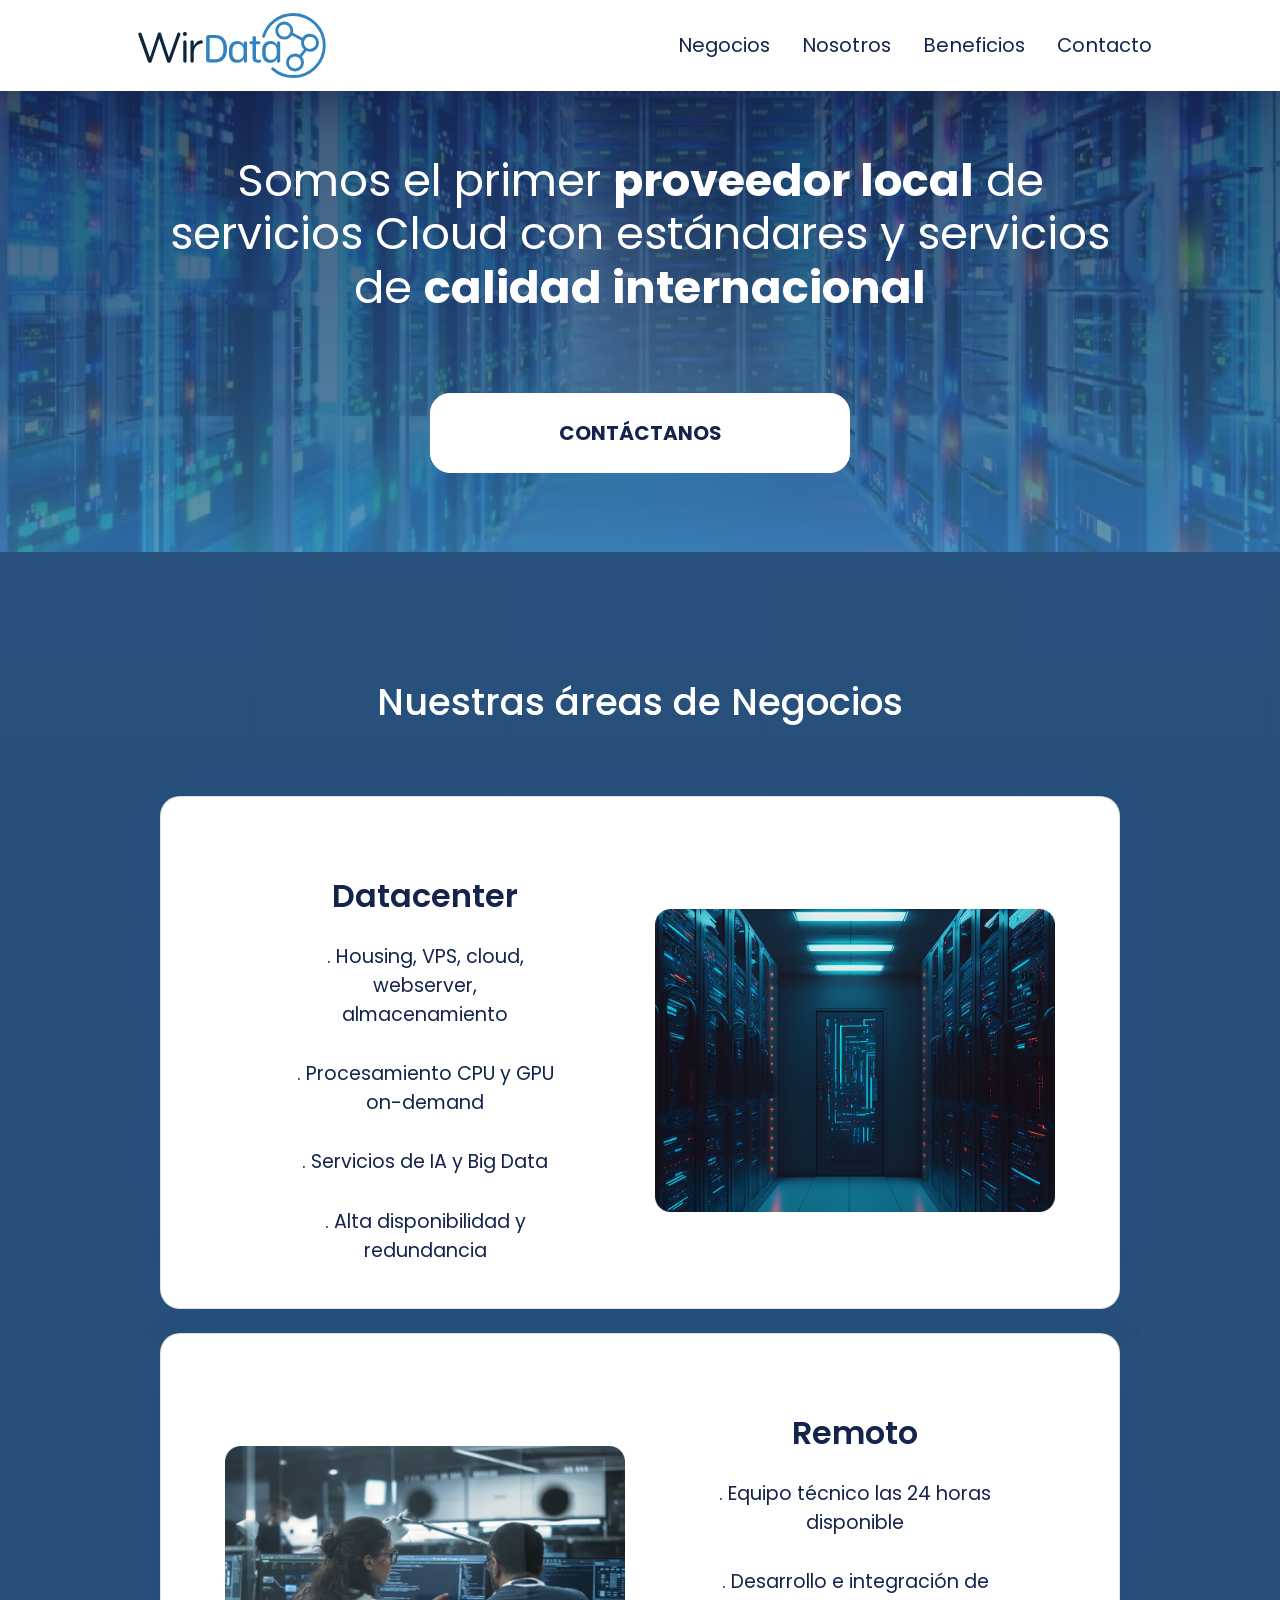
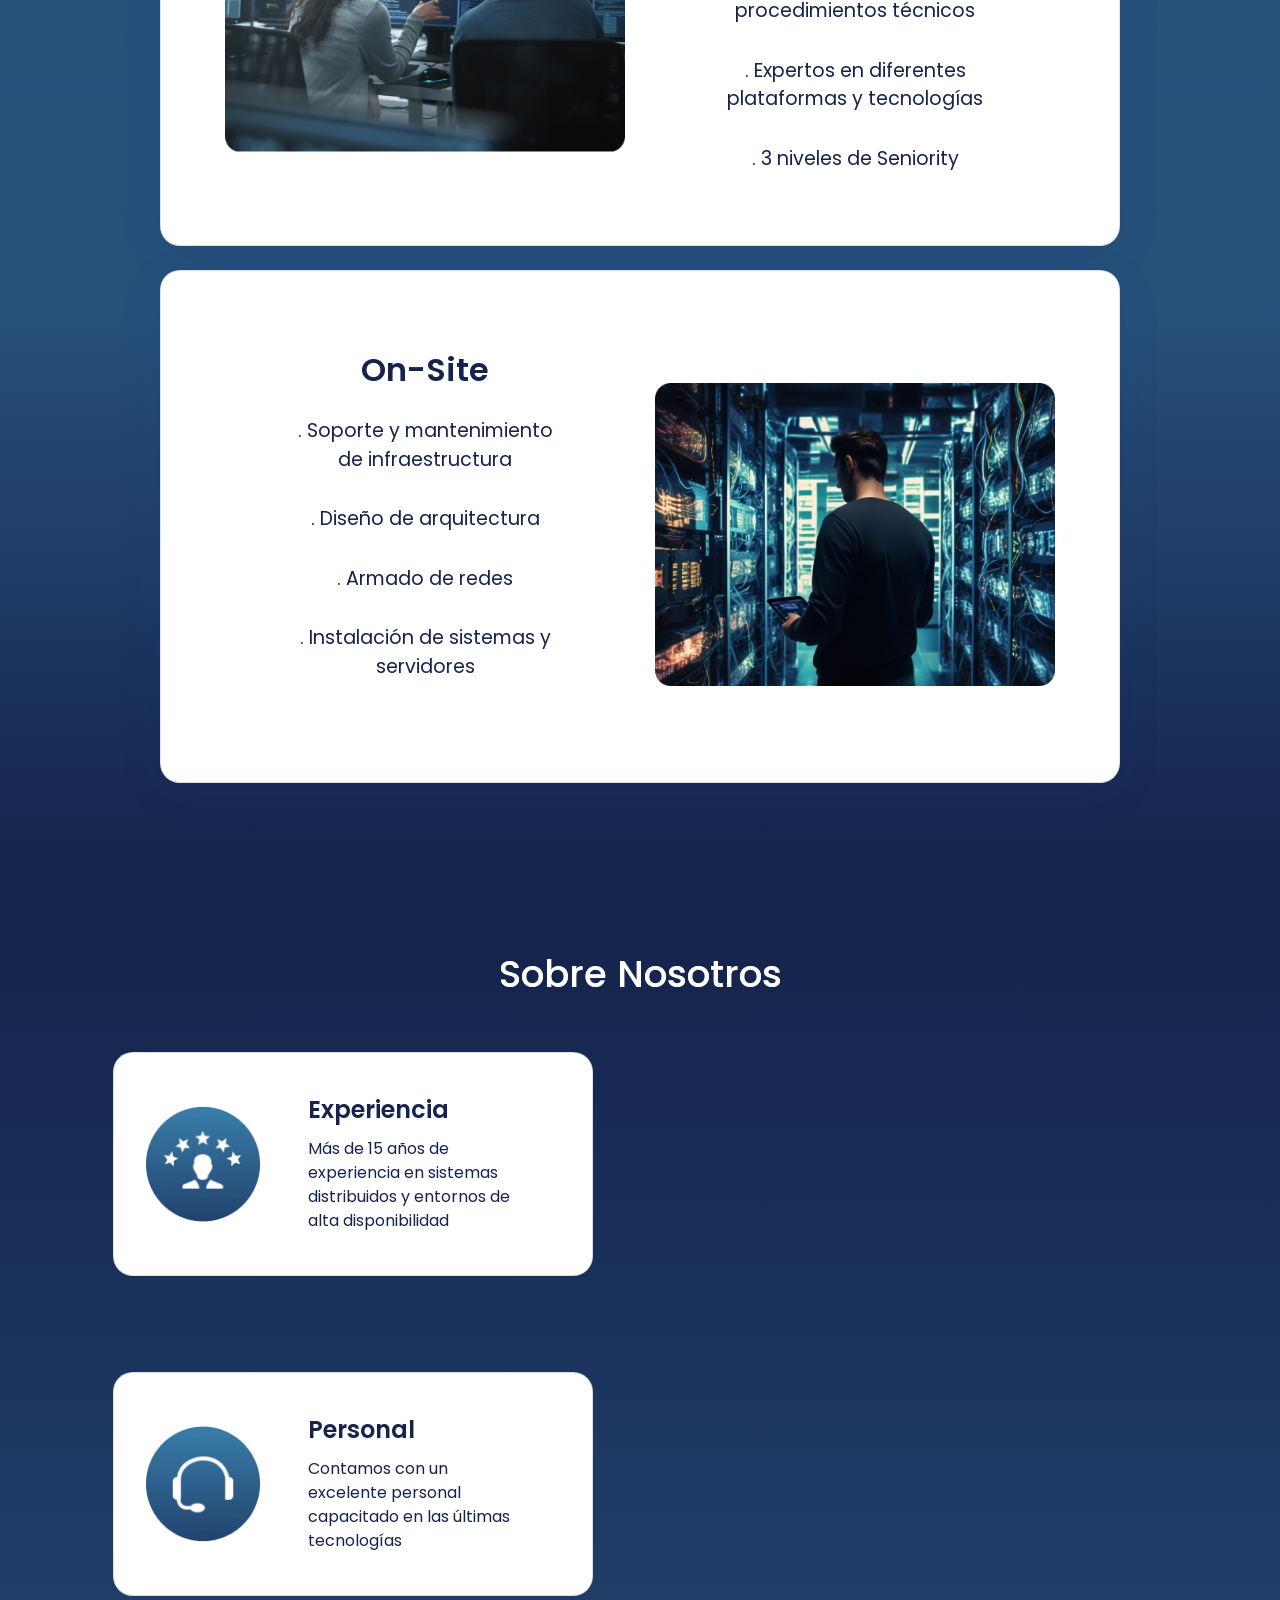
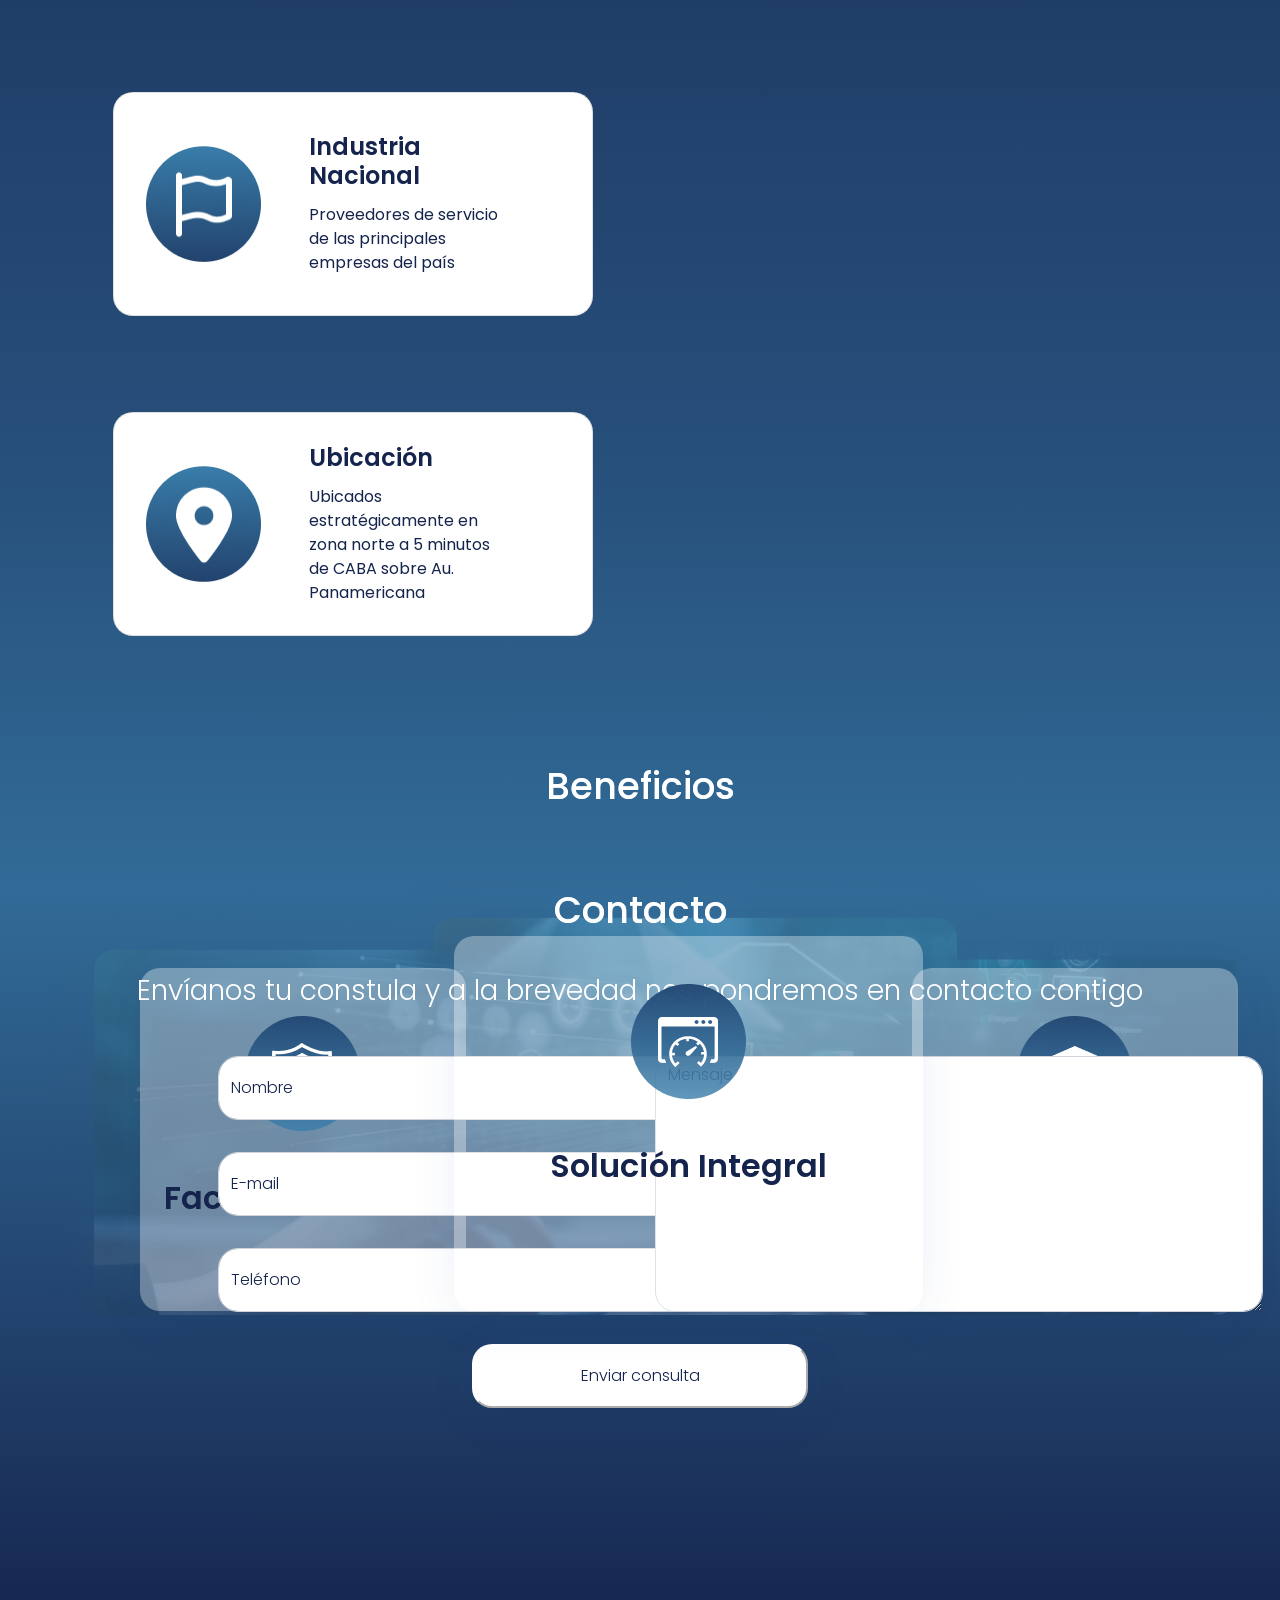
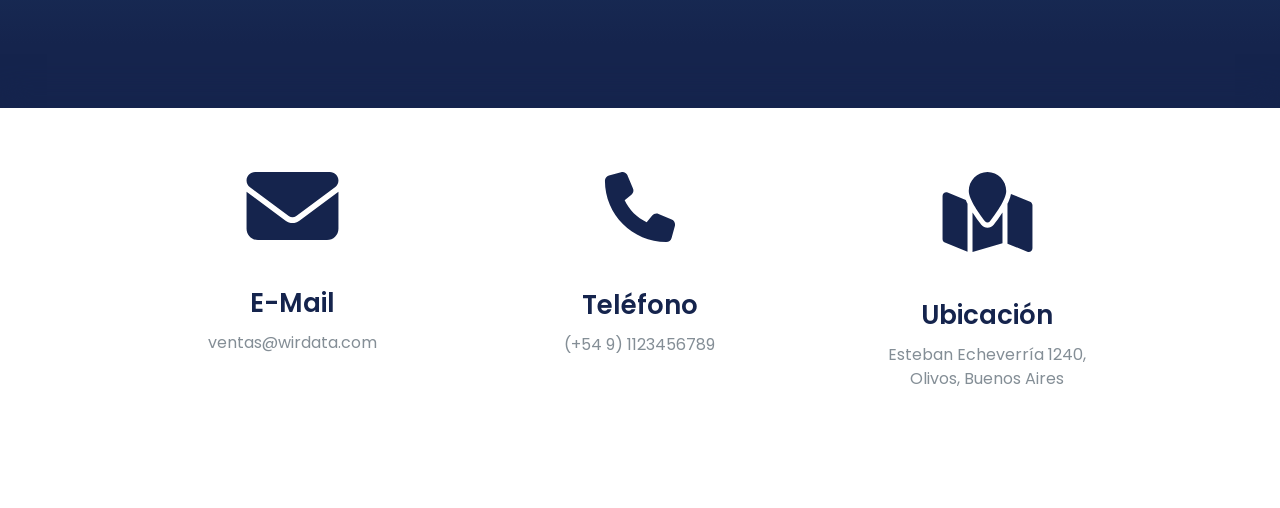
==== index.html @ fabddbca "WirData - Landing Page" ====
<!DOCTYPE html>
<html lang="es">
    <head>
        <!-- Required meta tags -->
        <meta charset="utf-8">
        <meta
        name="viewport" content="width=device-width, initial-scale=1, shrink-to-fit=no">
        <!--CSS-->
        <link
        href="assets/style.css" rel="stylesheet">
        <!-- Bootstrap CSS -->
        <link
        rel="stylesheet" href="https://maxcdn.bootstrapcdn.com/bootstrap/4.0.0/css/bootstrap.min.css" integrity="sha384-Gn5384xqQ1aoWXA+058RXPxPg6fy4IWvTNh0E263XmFcJlSAwiGgFAW/dAiS6JXm" crossorigin="anonymous">
        <!-- Typography -->
        <link rel="preconnect" href="https://fonts.googleapis.com">
        <link rel="preconnect" href="https://fonts.gstatic.com" crossorigin>
        <link href="https://fonts.googleapis.com/css2?family=Poppins:wght@300;400;500;600;700;900&display=swap" rel="stylesheet">

        <title>WirData</title>
        <link rel="shortcut icon" href="/assets/img/logos/mini-logo.svg" type="image/png" sizes="192x192">
    </head>
    <body>
        <headear>
            <!--Navbar-->
            <nav class="navbar navbar-expand-lg fixed-top navbar-light">
                <a class="navbar-brand" href="#">
                    <img src="assets/img/logos/logo.svg" height="65" width="192" class="d-inline-block align-top" alt="logo WirData">
                </a>
                <button class="navbar-toggler" type="button" data-toggle="collapse" data-target="#navbarNav" aria-controls="navbarNav" aria-expanded="false" aria-label="Toggle navigation">
                    <span class="navbar-toggler-icon"></span>
                </button>
                <div class="collapse navbar-collapse" id="navbarNav">
                    <ul class="navbar-nav">
                        <li class="nav-item">
                            <a class="nav-link" href="#negocios">Negocios</a>
                        </li>
                        <li class="nav-item">
                            <a class="nav-link" href="#nosotros">Nosotros</a>
                        </li>
                        <li class="nav-item">
                            <a class="nav-link" href="#beneficios">Beneficios</a>
                        </li>
                        <li class="nav-item">
                            <a class="nav-link" href="#contacto">Contacto</a>
                        </li>
                    </ul>
                </div>
            </nav>
            <!-- fin Navbar-->
        </headear>

        <!--Hero-->
        <div class="hero">
            <div class="container">
                <h1>Somos el primer
                    <span>proveedor local</span>
                    de
                    <br>
                    servicios Cloud con estándares y servicios
                    <br>
                    de
                    <span>calidad internacional</span>
                </h1>
                <button class="btn btn-primary btn-lg">Contáctanos</button>
            </div>
        </div>
        <!-- fin Hero-->

        <!-- degrade de fondo 1 -->
        <div
            class="degrade1">
            <!-- Negocios -->
            <section id="negocios" class="negocios">
                <h2>
                    Nuestras áreas de Negocios
                </h2>
                <div class="container">
                    <div class="card mb-4">
                        <div class="row g-0">
                            <div class="col-md-6">
                                <div class="card-body">
                                    <h5 class="card-title">Datacenter</h5>
                                    <ul class="card-text">
                                        <li>. Housing, VPS, cloud, webserver, almacenamiento</li>
                                        <li>. Procesamiento CPU y GPU  on-demand</li>
                                        <li>. Servicios de IA y Big Data</li>
                                        <li>. Alta disponibilidad y redundancia</li>
                                    </ul>
                                </div>
                            </div>
                            <div class="col-md-6">
                                <img src="assets/img/Datacenter.png" class="img-fluid img-card" alt="datacenter image">
                            </div>
                        </div>
                    </div>
                    <div class="card mb-4">
                        <div class="row g-0">
                            <div class="col-md-6">
                                <img src="assets/img/Remoto.png" class="img-fluid img-card" alt="datacenter image">
                            </div>
                            <div class="col-md-6">
                                <div class="card-body">
                                    <h5 class="card-title">Remoto</h5>
                                    <ul class="card-text">
                                        <li>. Equipo técnico las 24 horas disponible</li>
                                        <li>. Desarrollo e integración de procedimientos técnicos</li>
                                        <li>. Expertos en diferentes plataformas y tecnologías</li>
                                        <li>. 3 niveles de Seniority</li>
                                    </ul>
                                </div>
                            </div>
                        </div>
                    </div>
                    <div class="card mb-4">
                        <div class="row g-0">
                            <div class="col-md-6">
                                <div class="card-body">
                                    <h5 class="card-title">On-Site</h5>
                                    <ul class="card-text">
                                        <li>. Soporte y mantenimiento de infraestructura</li>
                                        <li>. Diseño de arquitectura</li>
                                        <li>. Armado de redes</li>
                                        <li>. Instalación de sistemas y servidores</li>
                                    </ul>
                                </div>
                            </div>
                            <div class="col-md-6">
                                <img src="assets/img/onSite.png" class="img-fluid img-card" alt="datacenter image">
                            </div>
                        </div>
                    </div>
                </div>
            </section>
            <!-- fin Negocios -->
        </div>
        <!-- fin degrade de fondo 1 -->

        <!-- degrade de fondo 2 -->
        <div
            class="degrade2">
            <!-- Sobre nosotros -->
            <section id="nosotros" class="nosotros">
                <h2>Sobre Nosotros</h2>
                <div class="row row-cols-1 row-cols-md-2 g-0" id="card-nosotros">
                    <div class="row">
                        <div class="col">
                            <div class="card">
                                <img src="assets/img/experiencia.png" class="card-img-top" alt="experiencia">
                                <div class="card-body">
                                    <h5 class="card-title">Experiencia</h5>
                                    <p class="card-text">Más de 15 años de experiencia en sistemas distribuidos y entornos de alta disponibilidad</p>
                                </div>
                            </div>
                        </div>
                        <div class="col">
                            <div class="card">
                                <img src="assets/img/personal.png" class="card-img-top" alt="experiencia">
                                <div class="card-body">
                                    <h5 class="card-title">Personal</h5>
                                    <p class="card-text">Contamos con un excelente personal capacitado en las últimas tecnologías</p>
                                </div>
                            </div>
                        </div>
                    </div>
                    <div class="row">
                        <div class="col">
                            <div class="card">
                                <img src="assets/img/industriaNacional.png" class="card-img-top" alt="experiencia">
                                <div class="card-body">
                                    <h5 class="card-title">Industria Nacional</h5>
                                    <p class="card-text">Proveedores de servicio de las principales empresas del país</p>
                                </div>
                            </div>
                        </div>
                        <div class="col">
                            <div class="card">
                                <img src="assets/img/ubicacion.png" class="card-img-top" alt="experiencia">
                                <div class="card-body">
                                    <h5 class="card-title">Ubicación</h5>
                                    <p class="card-text">Ubicados estratégicamente en zona norte a 5 minutos de CABA sobre Au. Panamericana</p>
                                </div>
                            </div>
                        </div>
                    </div>
                </section>
                <!-- fin Sobre nosotros -->
  

                <!-- Beneficios -->
                <section id="beneficios">
                    <h2>Beneficios</h2>
                    <div class="beneficios">
                        <div class="beneficios-card">
                            <div>
                                <img src="assets/img/facturacionLocal.png" alt="facturacion local icon">
                                <h3>Factuación Local</h3>
                            </div>
                            <div>
                                <img src="assets/img/solucionintegral.png" alt="facturacion local icon">
                                <h3>Solución Integral</h3>
                            </div>
                            <div>
                                <img src="assets/img/escalabilidad.png" alt="facturacion local icon">
                                <h3>Escalabilidad</h3>
                            </div>
                        </div>
                    </div>
                </section>
                <!-- fin Beneficios -->
            </div>
            <!-- fin degrade de fondo 2 -->

            <!-- degrade de fondo 3 -->
            <div class="degrade3">
                <!-- Contacto -->
                <section id="contacto" class="contacto">
                    <h2>Contacto</h2>
                    <h4>Envíanos tu constula y a la brevedad nos pondremos en contacto contigo</h4>
                    <form>
                        <div class="row justify-content-center">
                            <div class="col-md-4">
                                <div class="mb-3">
                                    <input type="text" class="form-control" placeholder='Nombre' id="nombre" name="nombre" required>
                                </div>
                                <div class="mb-3">
                                    <input type="email" class="form-control" placeholder='E-mail' id="email" name="email" required>
                                </div>
                                <div class="mb-3">
                                    <input type="tel" class="form-control" placeholder='Teléfono' id="telefono" name="telefono" required>
                                </div>
                            </div>
                            <div class="col-md-4">
                                <div class="mb-3">
                                    <textarea class="form-control" placeholder='Mensaje' id="mensaje" name="mensaje" rows="5" required></textarea>
                                </div>
                            </div>
                        </div>
                        <button type="submit">Enviar consulta</button>
                    </form>
                </section>
                <!-- fin Contacto -->
            </div>
             <!-- fin degrade de fondo 3 -->
            
            <!-- Footer -->
            <footer class="mi-footer">
                <div class="container">
                    <div class="row">
                        <div class="col-md-4">
                            <div class="card text-center">
                                <img src="assets/img/Email.svg" alt="e-mail" class="card-img-top" width="92" height="68">
                                <div class="card-body">
                                    <h3 class="card-title">E-Mail</h3>
                                    <p class="card-text">ventas@wirdata.com</p>
                                </div>
                            </div>
                        </div>
                        <div class="col-md-4">
                            <div class="card text-center">
                                <img src="assets/img/Telefono.svg" alt="telefono" class="card-img-top" width="70" height="70">
                                <div class="card-body">
                                    <h3 class="card-title">Teléfono</h3>
                                    <p class="card-text">(+54 9) 1123456789</p>
                                </div>
                            </div>
                        </div>
                        <div class="col-md-4">
                            <div class="card text-center">
                                <img src="assets/img/Ubicación.svg" alt="ubicación" class="card-img-top" width="98" height="80">
                                <div class="card-body">
                                    <h3 class="card-title">Ubicación</h3>
                                    <p class="card-text">Esteban Echeverría 1240,
                                        <br>
                                        Olivos, Buenos Aires</p>
                                </div>
                            </div>
                        </div>
                    </div>
                </div>
            </footer>
           <!-- fin del Footer-->

            <script src="https://cdn.jsdelivr.net/npm/@popperjs/core@2.11.6/dist/umd/popper.min.js" integrity="sha384-oBqDVmMz9ATKxIep9tiCxS/Z9fNfEXiDAYTujMAeBAsjFuCZSmKbSSUnQlmh/jp3" crossorigin="anonymous"></script>
            <script src="https://cdn.jsdelivr.net/npm/bootstrap@5.2.3/dist/js/bootstrap.min.js" integrity="sha384-cuYeSxntonz0PPNlHhBs68uyIAVpIIOZZ5JqeqvYYIcEL727kskC66kF92t6Xl2V" crossorigin="anonymous"></script>
        </body>
    </body>
</html>
---- assets/style.css ----
* {
  margin: 0;
  padding: 0;
  box-sizing: border-box;
}
/*scrol*/
html {
  scroll-behavior: smooth;
}
:root {
  --White: #ffffff;
  --Primary: #15244d;
  --VariableColor: #3283c1;
}
/* body */
body {
  font-family: "Poppins", sans-serif !important;
  line-height: 1.5;
  text-align: left;
  background: var(--Primary) !important;
}
/* todos los h2 y su animacion */
h2 {
  color: var(--White, #fff) !important;
  text-align: center;
  font-size: 2.3em !important;
  font-weight: 700;
}

h2 {
  display: -webkit-box;
  display: flex;
  -webkit-box-align: center;
  align-items: center;
  -webkit-box-pack: center;
  justify-content: center;
}

h2 {
  background: 50% 100%/50% 50% no-repeat
    radial-gradient(ellipse at bottom, #fff, transparent, transparent);
  -webkit-background-clip: text;
  background-clip: text;
  color: transparent;
  font-size: 10vw;
  font-family: "Poppins", sans-serif;
  -webkit-animation: reveal 4000ms ease-in-out forwards 400ms,
    linear infinite 2000ms;
  animation: reveal 4000ms ease-in-out forwards 400ms, linear infinite 2000ms;
}
@-webkit-keyframes reveal {
  80% {
    letter-spacing: 6px;
  }
  100% {
    background-size: 200% 200%;
  }
}
@keyframes reveal {
  80% {
    letter-spacing: 6px;
  }
  100% {
    background-size: 200% 200%;
  }
}
@-webkit-keyframes glow {
  40% {
    text-shadow: 0 0 8px #fff;
  }
}
@keyframes glow {
  40% {
    text-shadow: 0 0 8px #fff;
  }
}

/*todos los containers*/
.container {
  padding: 4em !important;
  margin-bottom: 5em !important;
}

/*todos los botones - animacion*/
button:hover {
  background-color: var(--Primary) !important;
  border: var(--Primary);
  color: var(--White) !important;
  animation: showup 2s;
}

button:after {
  display: block;
  position: absolute;
  margin: 0;
  top: 0;
  bottom: 0;
  left: 0;
  right: 0;
  content: ".";
  color: transparent;
  width: 1px;
  height: 1px;
  border-radius: 50%;
  background: transparent;
}
button:hover:after {
  -webkit-animation: circle 1.1s ease-in forwards;
}

/* navbar */
.navbar {
  background: var(--White, #fff);
  box-shadow: 0px 10px 50px 0px rgba(21, 36, 77, 0.67);
  display: flex;
  flex-wrap: wrap;
  justify-content: space-between;
  align-items: center;
}
.navbar-brand {
  padding-left: 6em !important;
}
.navbar-collapse {
  padding-right: 6em !important;
  justify-content: flex-end;
}
.navbar li {
  padding: 0.5em;
  display: inline;
}
.navbar ul li a {
  display: block;
  color: var(--Primary) !important;
  font-size: 1.225em;
  font-weight: 400;
  position: relative;
  overflow: hidden;
  z-index: 1;
}
/* animacion */
.navbar ul li a:hover {
  color: var(--White) !important;
}

.navbar ul li a:after {
  display: block;
  position: absolute;
  margin: 0;
  top: 0;
  bottom: 0;
  left: 0;
  right: 0;
  content: ".";
  color: transparent;
  width: 1px;
  height: 1px;
  border-radius: 50%;
  background: transparent;
}
.navbar ul li a:hover:after {
  -webkit-animation: circle 1.1s ease-in forwards;
}
/* Keyframes */
@-webkit-keyframes circle {
  0% {
    width: 1px;
    top: 0;
    left: 0;
    bottom: 0;
    right: 0;
    margin: auto;
    height: 1px;
    z-index: -1;
    background: var(--Primary);
    border-radius: 100%;
  }
  100% {
    background: var(--Primary);
    height: 5000%;
    width: 5000%;
    z-index: -1;
    top: 0;
    bottom: 0;
    left: 0;
    right: 0;
    margin: auto;
    border-radius: 0;
  }
}
.navbar-toggler {
  border: none;
  outline: none;
}
.navbar-toggler-icon {
  background-color: var(--Primary);
}
/* fin navbar */

/* hero */
.hero {
  text-align: center;
  background-image: url("./img/hero.png");
  height: 552px;
  width: 100vw;
}

.hero h1 {
  margin: 0 auto;
  padding-top: 2em;
  padding-bottom: 0.4em;
  display: inline-block;
  animation: showup 15s infinite;
  color: var(--White);
  font-weight: 400;
  font-size: 2.8em !important;
}

.hero h1 span {
  font-weight: 700;
}

.hero button {
  background-color: var(--White, #fff);
  box-shadow: 0px 10px 50px rgba(0, 59, 121, 0.07);
  width: 21em;
  height: 4em;
  border-radius: 20px;
  border-color: var(--White);
  text-align: center;
  color: var(--Primary);
  font-weight: 700;
  text-transform: uppercase;
  display: block;
  margin-top: 3em !important;
  margin: 0 auto;
  cursor: pointer;
}

/* animación */
.hero button:hover {
  background-color: rgba(255, 255, 255, 0.758);
  color: #15244dd1;
}
/* keyframe */
@keyframes showup {
  0% {
    opacity: 0;
  }
  20% {
    opacity: 1;
  }
  80% {
    opacity: 1;
  }
  100% {
    opacity: 1;
  }
}
/* fin hero */

/* degrade de fondo 1 */
.degrade1 {
  width: 100vw;
  height: 119em;
  background: linear-gradient(
    180deg,
    rgba(57, 125, 170, 0.5) 00%,
    rgba(43, 90, 134, 0.8) 71.88%,
    rgba(21, 36, 77, 0.8) 100%
  );
}

/* negocios */
.negocios {
  padding: 8em 6em !important;
}
.negocios .card {
  max-width: 1197px;
  background-color: var(--White);
  box-shadow: 0px 10px 50px rgba(0, 59, 121, 0.07);
  border-radius: 20px;
  height: 513px;
  padding: 2em 4em !important;
  align-items: center;
}
.img-card {
  padding-top: 05em !important;
  animation: showup 45s infinite;
}

.card-body {
  color: var(--Primary);
  padding: 3em !important;
}

.card-title {
  color: var(--Primary, #15244d);
  text-align: center;
  font-size: 2em;
  font-weight: 600;
}

.card-text li {
  list-style-type: none;
  text-align: center;
  font-size: 1.2em;
  font-weight: 400;
  padding: 0.8em !important;
}

/* fin de negocios */

/* degrade de fondo 2 */
.degrade2 {
  width: 100vw;
  height: 96em;
  background: linear-gradient(
    180deg,
    rgba(21, 36, 77, 0.8) 0%,
    rgba(43, 90, 134, 0.8) 71.88%,
    rgba(57, 125, 170, 0.8) 100%
  );
}
/* nosotros */
.nosotros {
  margin-top: 6em !important;
}

#card-nosotros {
  display: flex;
  justify-content: center;
}

#card-nosotros .card-title {
  text-align: initial !important;
  font-size: 1.5em !important;
}

#card-nosotros .card-text {
  font-size: 1em;
}
.nosotros .card {
  border-radius: 20px;
  width: 30em;
  height: 14em;
  margin: 3em 8em;
  flex-direction: row !important;
  padding: 2em;
}

.nosotros .card img {
  animation: showup 45s infinite;
  width: 115px;
  height: 116.53px;
}
#card-nosotros .card {
  display: flex;
  align-items: center;
}

/* fin nosotros */

/* fin beneficios */
#beneficios {
  margin-top: 5em !important;
}

.beneficios {
  background-image: url("./img/beneficiosFondo.png");
  border-radius: 20px;
  height: 442.815px;
  width: 1192.067px;
  margin: 0 auto;
}

.beneficios-card {
  display: grid;
  grid-template-columns: repeat(
    3,
    400px
  );
  grid-gap: 10px; 
  grid-template-rows: 389px; 
  margin-top: 4em;
  text-align: center;
  padding-top: 6em;
}

.beneficios-card img {
  margin: 3em;
  width: 115px;
  height: 115px;
  animation: showup 45s infinite;
}

.beneficios-card h3 {
  color: var(--Primary, #15244d);
  font-size: 2em;
  font-weight: 600;
  animation: showup 45s infinite;
}

.beneficios-card > div:nth-child(1),
.beneficios-card > div:nth-child(3) {
  border-radius: 20px !important;
  width: 326px;
  height: 343px;
  background-color: #ffffff54;
  box-shadow: 0px 10px 50px rgba(0, 59, 121, 0.07);
}

.beneficios-card > div:nth-child(2) {
  width: 469px;
  border-radius: 20px !important;
  height: 375px;
  background-color: #ffffff54;
  box-shadow: 0px 10px 50px rgba(0, 59, 121, 0.07);
  z-index: 3;
  margin-top: -2em;
}
.beneficios-card > div:nth-child(1) {
  margin-left: 6em;
}
.beneficios-card > div:nth-child(3) {
  margin-left: 3em;
}
/* fin beneficios */

/* degrade de fondo 3 */
.degrade3 {
  width: 100vw;
  height: 47.25em;
  background: linear-gradient(
    180deg,
    rgba(57, 125, 170, 0.8) 0%,
    rgba(21, 36, 77, 0.8) 100%
  );
}

/* contacto */
.contacto {
  text-align: center;
}
.contacto h4 {
  margin-top: 1.5em;
  color: var(--White);
  font-size: 1.75em !important;
  font-weight: 300;
}
.contacto form {
  margin-top: 3em !important;
}
.contacto form ::placeholder {
  color: var(--Primary);
  font-size: 1em;
  width: 488px;
  height: 71px;
  font-weight: 300;
}
form button {
  margin-top: 2em;
  background-color: var(--White, #fff);
  box-shadow: 0px 10px 50px rgba(0, 59, 121, 0.07);
  border-radius: 20px;
  width: 21em;
  height: 4em;
  font-size: 1em;
  color: var(--Primary);
  font-size: 1em;
  font-weight: 300;
  border-color: var(--White);
  display: block;
  margin: 0 auto;
  cursor: pointer;
}
.contacto #nombre,
#email,
#telefono {
  width: 30em;
  height: 4em;
  margin-bottom: 2em;
  border-radius: 20px;
}
.contacto #mensaje {
  width: 38em;
  height: 16em;
  border-radius: 20px;
  margin-bottom: 2em !important;
}
/* fin contacto */

/* footer */
.mi-footer {
  background: var(--White, #fff);
  box-shadow: 0px -9px 30px 0px #15244d;
  width: 100%;
  height: 25em;
  margin-top: 4em !important;
  text-align: center;
  flex-direction: row;
  justify-content: space-between;
}

.mi-footer .card {
  height: 10em;
  border: none;
  margin: 0;
}

.mi-footer img {
  display: block;
}

.mi-footer h3 {
  color: var(--Primary, #15244d);
  font-size: 1.625em;
  font-weight: 600;
}

.mi-footer p {
  color: var(--Background, #848e96);
  font-size: 1em;

  font-weight: 400;
  margin-top: 5px;
}
.mi-footer .container .row {
  flex-direction: row;
}
.mi-footer .container .col-md-4 {
  width: auto; 
}
/* fin footer */



/* media */
@media (max-width: 990px) {
  .degrade1 {
    height: 120em !important;
  }
  .degrade2 {
    margin-top: 8em !important;
    height: 140em !important;
  }
  .degrade3 {
    height: 80em !important;
  }
  /* navbar */
  .navbar-brand img {
    width: 100px;
    height: 33px;
  }
  .navbar-collapse {
    background-color: var(--White);
    padding: 1em;
    position: absolute;
    top: 55px;
    right: 0;
    left: 0;
    z-index: 1000;
    border-bottom: 1px solid var(--Primary);
    padding-left: -4em !important;
  }

  .navbar-collapse ul.navbar-nav {
    flex-direction: column;
  }

  .navbar-collapse ul.navbar-nav li.nav-item {
    margin: 0.5em 0;
  }

  /* hero */
  .hero {
    height: auto;
    padding: 1em;
  }

  .hero h1 {
    font-size: 1.8em !important;
    margin-bottom: 0.8em;
  }

  .hero button {
    width: 210px;
    height: 42px;
    font-size: 0.6em !important;
  }


  /* negocios */
  .negocios {
    margin-bottom: 10em !important;
    padding: 5em 0em !important;
  }
  
  #nosotros {
    margin-top: 20em !important;
  }
  h2 {
    font-size: 1.5em !important;
    margin: 0 auto;
  }
  .negocios .card {
    width: 355px;
    height: 609px;
    padding: 0 !important;
    margin: 0 auto;
  }
  .card .row {
    flex-direction: column-reverse;
  }

  .card .col-md-6 {
    width: 100%;
    text-align: center;
  }

  .card .col-md-6 img {
    width: 278px;
    height: 211px;
    margin: 0 auto;
  }

  .card-title {
    font-size: 1em;
    margin-bottom: 0.5em;
  }
  .card-body {
    margin-bottom: 0.2em;
  }

  .card-text li {
    font-size: 0.8em;
    padding: 0.3em 0;
  }
  /* beneficios */
  .beneficios {
    background-image: none;
  }

  .beneficios-card {
    background-image: url("./img/fondo-responsive.png");
    padding-left: 1em;
    width: 100vw;
    height: 600px;
    background-repeat: no-repeat;
    display: block;
    padding: 1em !important;
  }

  .beneficios-card > div {
    height: 10em !important;
    background-color: transparent !important;
    text-align: center;
    padding: 1em;
    margin-left: 0;
  }
  .beneficios-card > div:nth-child(2) {
    text-align: center;
  }

  .beneficios-card img {
    width: 100px;
    height: 100px;
    margin: 0.5em auto;
  }

  .beneficios-card h3 {
    font-size: 1.2em;
  }
  /* contacto */
  .contacto #nombre,
  #email,
  #telefono {
    width: 359px;
    height: 71px;
    margin-bottom: 2em !important;
    margin: 0 auto;
  }
  .contacto #mensaje {
    width: 359px;
    height: 305px;
    margin-bottom: 2em !important;
    margin: 0 auto;
  }
  /* footer */
  .mi-footer {
    height: 42em;
  }
  .mi-footer .container .row {
    flex-direction: column; /* Cambia la dirección de la fila a columnas */
  }
}
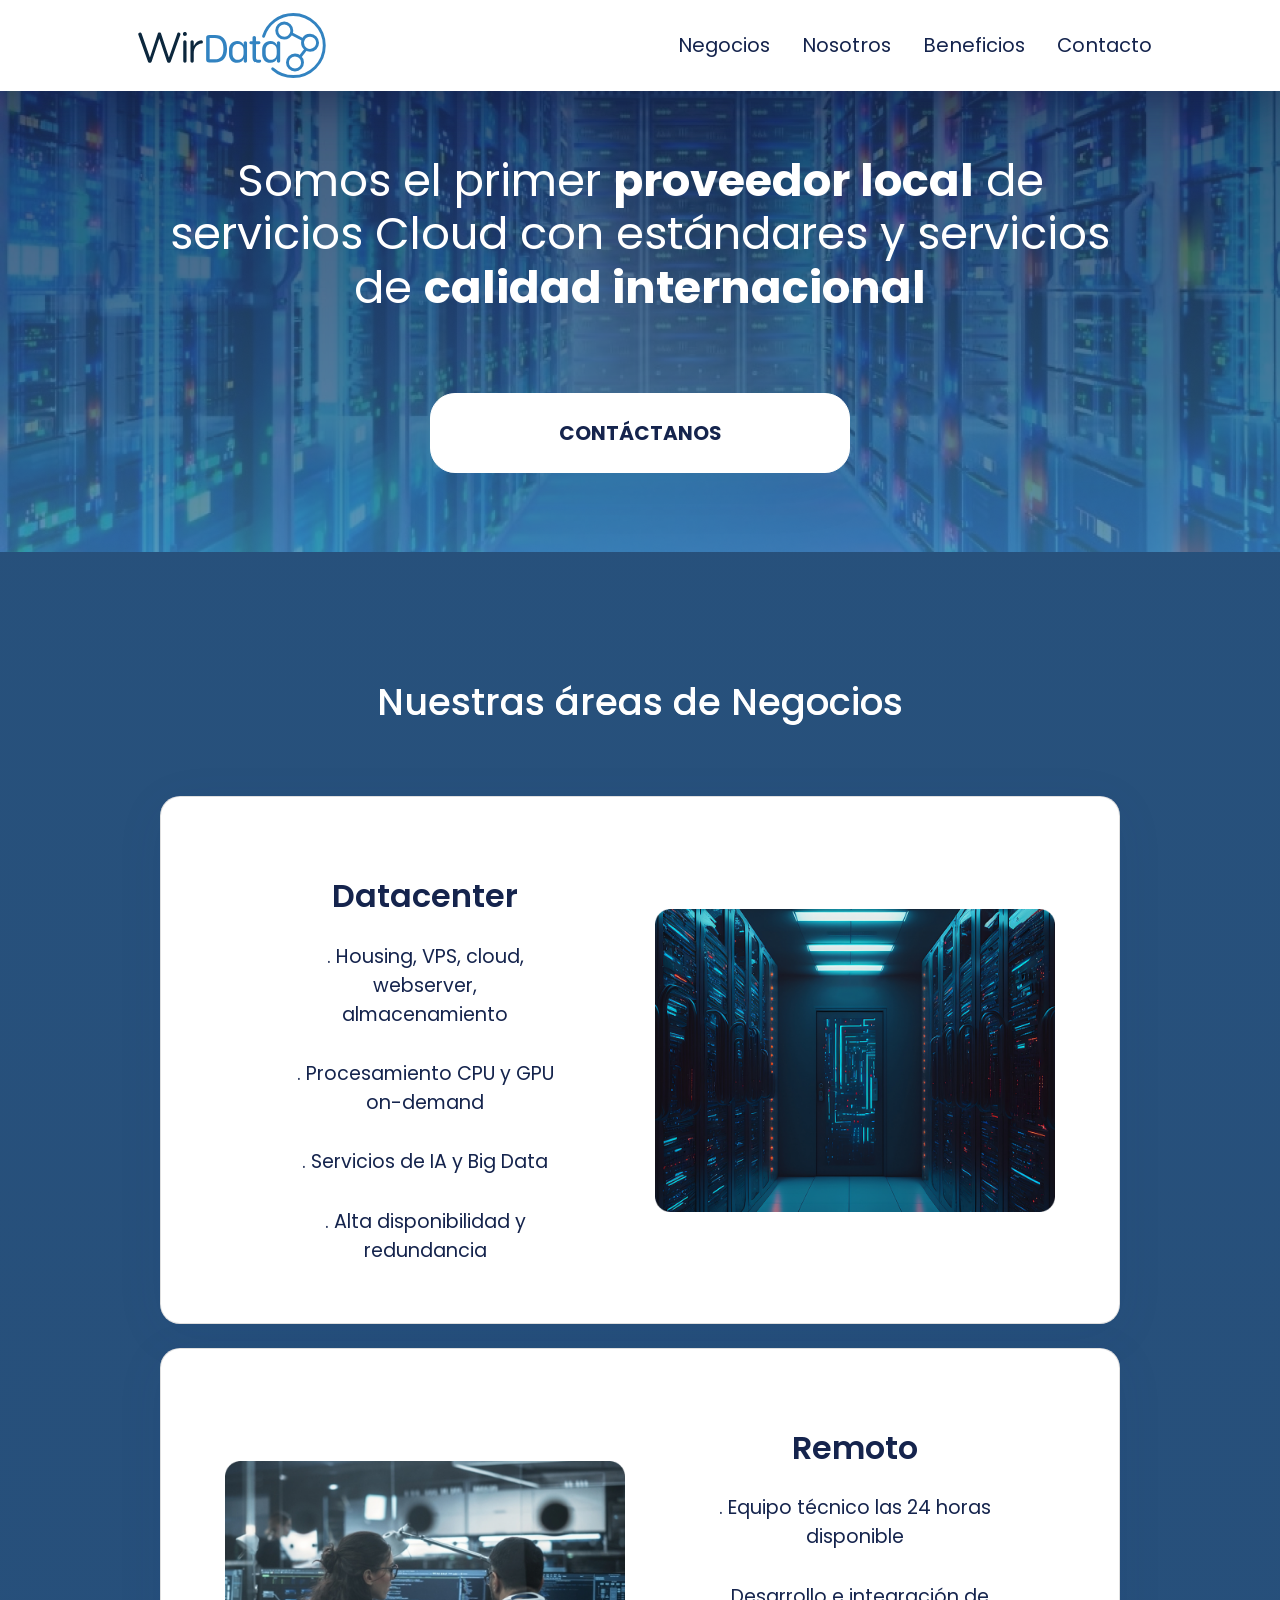
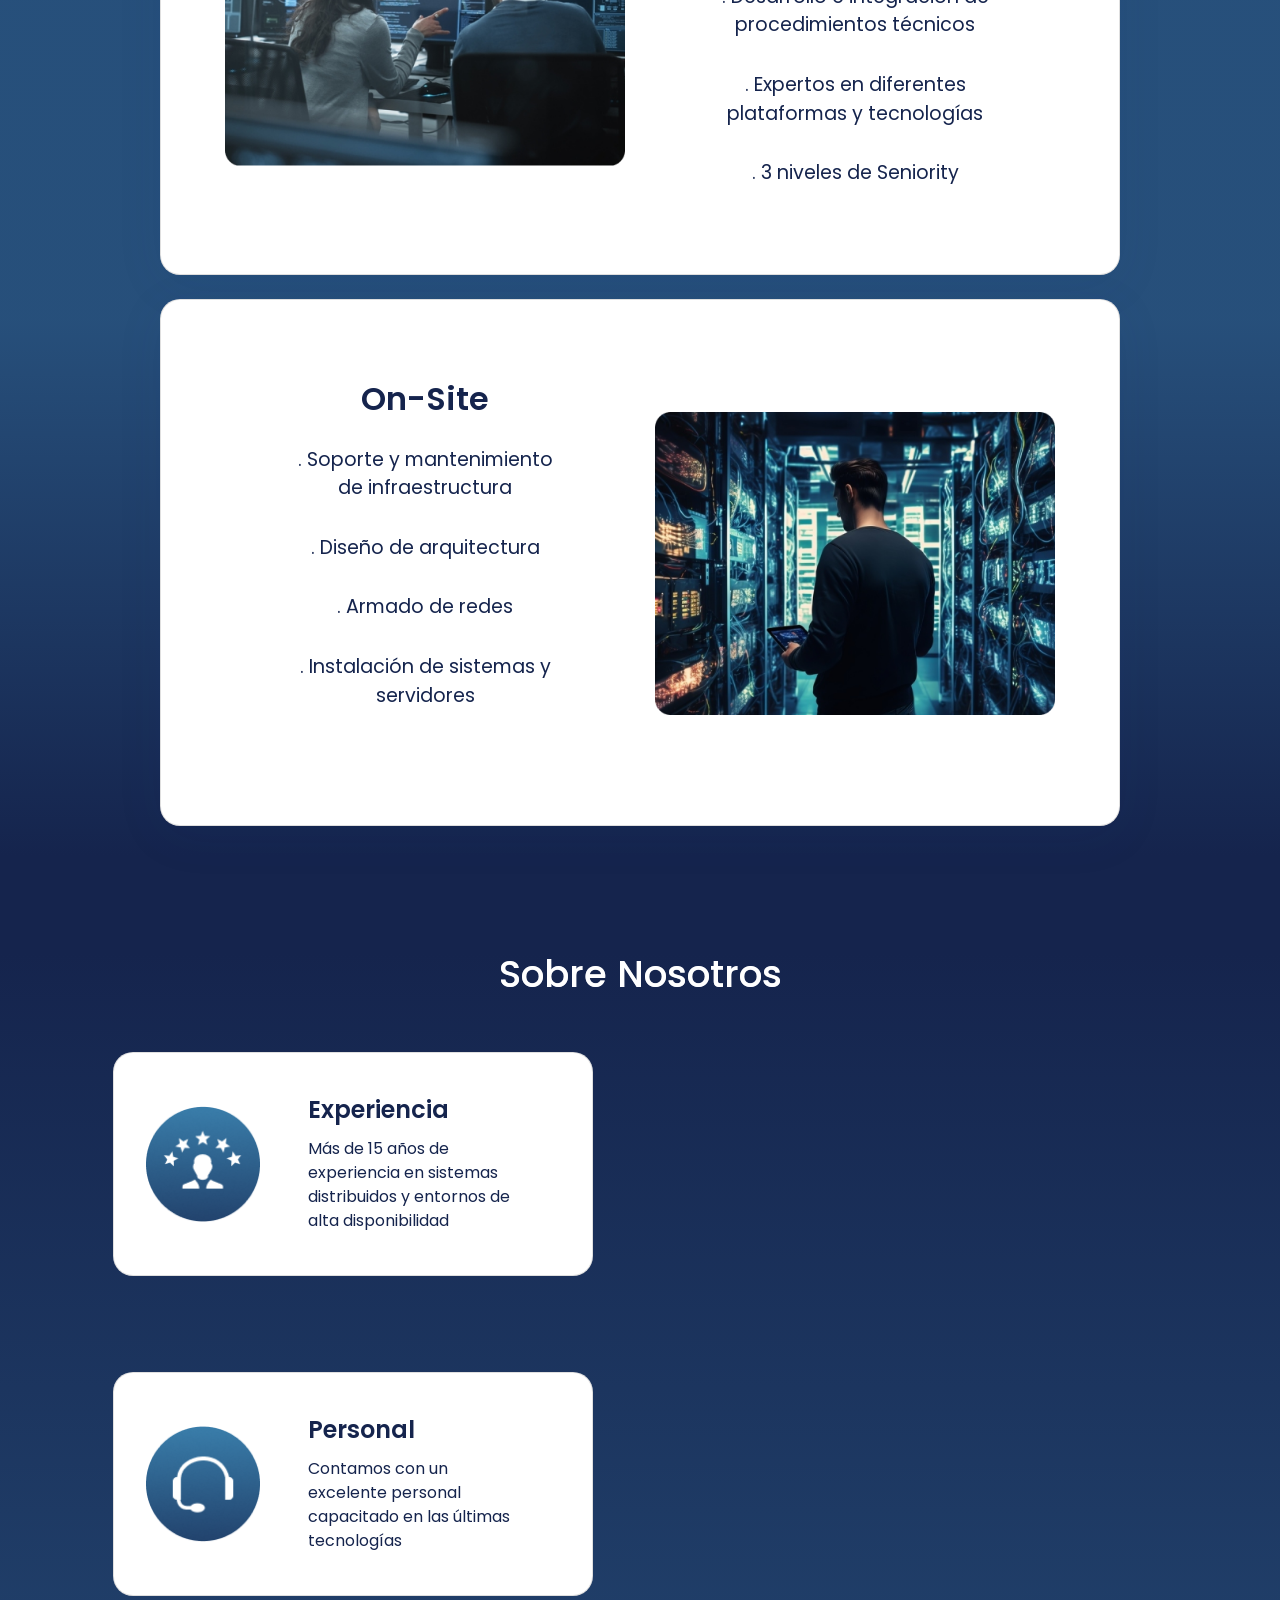
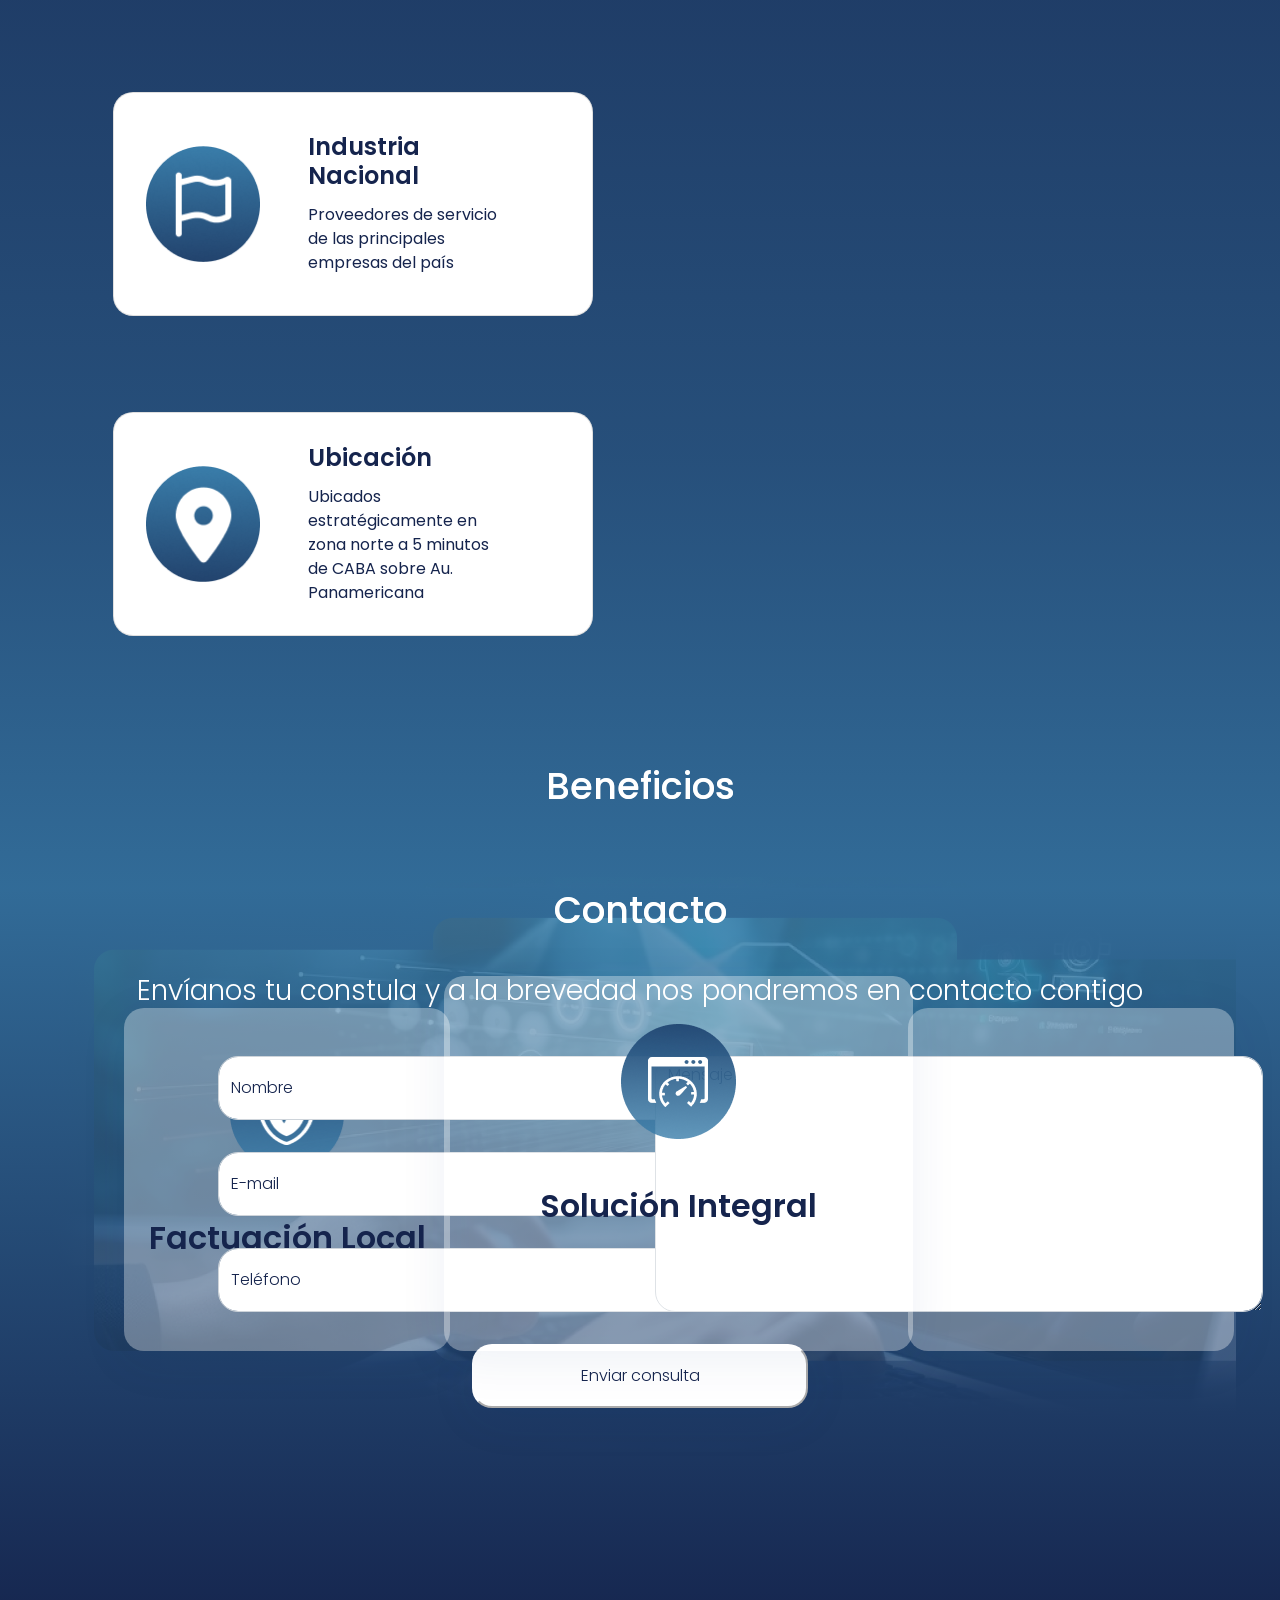
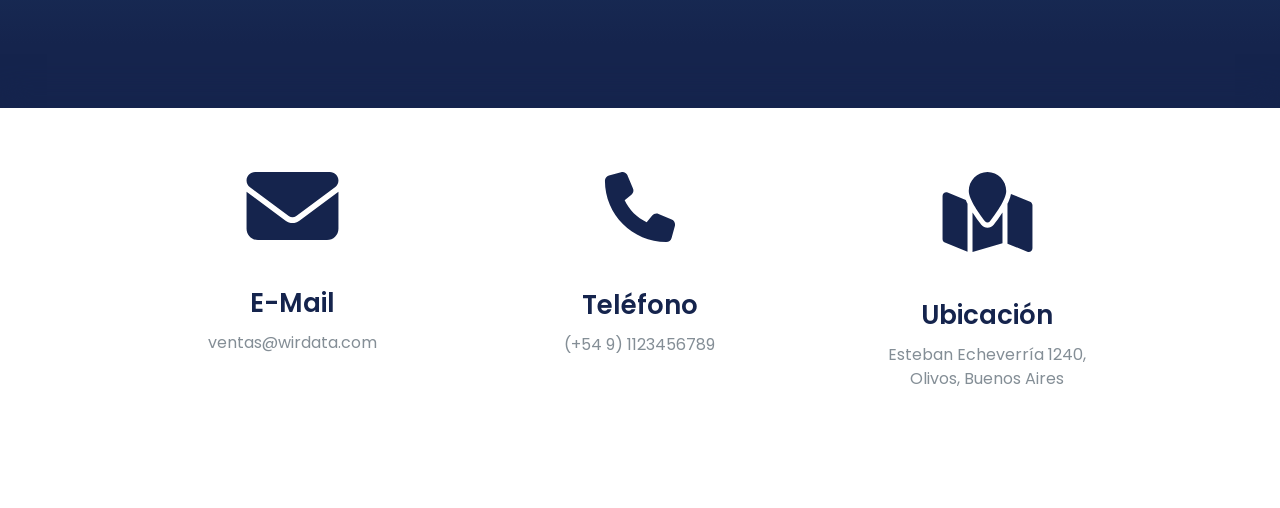
==== commit 845e1fd9: "WirData -last updated" ====
--- a/index.html
+++ b/index.html
@@ -4,7 +4,8 @@
         <!-- Required meta tags -->
         <meta charset="utf-8">
         <meta
-        name="viewport" content="width=device-width, initial-scale=1, shrink-to-fit=no">
+        name="viewport" content="width=device-width, user-scalable=no, initial-scale=1.0, maximum-scale=1.0, minimum-scale=1.0">
+
         <!--CSS-->
         <link
         href="assets/style.css" rel="stylesheet">
@@ -61,7 +62,7 @@
                     de
                     <span>calidad internacional</span>
                 </h1>
-                <button class="btn btn-primary btn-lg">Contáctanos</button>
+                <button id="contactoBtn" class="btn btn-primary btn-lg">Contáctanos</button>
             </div>
         </div>
         <!-- fin Hero-->
@@ -184,7 +185,7 @@
                     </div>
                 </section>
                 <!-- fin Sobre nosotros -->
-  
+
 
                 <!-- Beneficios -->
                 <section id="beneficios">
@@ -211,7 +212,8 @@
             <!-- fin degrade de fondo 2 -->
 
             <!-- degrade de fondo 3 -->
-            <div class="degrade3">
+            <div
+                class="degrade3">
                 <!-- Contacto -->
                 <section id="contacto" class="contacto">
                     <h2>Contacto</h2>
@@ -240,8 +242,8 @@
                 </section>
                 <!-- fin Contacto -->
             </div>
-             <!-- fin degrade de fondo 3 -->
-            
+            <!-- fin degrade de fondo 3 -->
+
             <!-- Footer -->
             <footer class="mi-footer">
                 <div class="container">
@@ -278,10 +280,25 @@
                     </div>
                 </div>
             </footer>
-           <!-- fin del Footer-->
-
+            <!-- fin del Footer-->
+            <script src="https://code.jquery.com/jquery-3.6.0.min.js"></script>
             <script src="https://cdn.jsdelivr.net/npm/@popperjs/core@2.11.6/dist/umd/popper.min.js" integrity="sha384-oBqDVmMz9ATKxIep9tiCxS/Z9fNfEXiDAYTujMAeBAsjFuCZSmKbSSUnQlmh/jp3" crossorigin="anonymous"></script>
             <script src="https://cdn.jsdelivr.net/npm/bootstrap@5.2.3/dist/js/bootstrap.min.js" integrity="sha384-cuYeSxntonz0PPNlHhBs68uyIAVpIIOZZ5JqeqvYYIcEL727kskC66kF92t6Xl2V" crossorigin="anonymous"></script>
+            <script>
+                const contactoBtn = document.getElementById('contactoBtn');
+                contactoBtn.addEventListener('click', function () {
+                    const contactoSection = document.getElementById('contacto');
+                    contactoSection.scrollIntoView({behavior: 'smooth'});
+                });
+                
+                $(document).ready(function() {
+                // Inicializa Bootstrap
+                $('[data-toggle="collapse"]').collapse();
+                });
+
+            </script>
+
+
         </body>
     </body>
 </html>
--- a/assets/style.css
+++ b/assets/style.css
@@ -11,12 +11,12 @@
   --White: #ffffff;
   --Primary: #15244d;
   --VariableColor: #3283c1;
+  --base-font-size: 1em;
 }
 /* body */
 body {
   font-family: "Poppins", sans-serif !important;
   line-height: 1.5;
-  text-align: left;
   background: var(--Primary) !important;
 }
 /* todos los h2 y su animacion */
@@ -50,7 +50,7 @@
 }
 @-webkit-keyframes reveal {
   80% {
-    letter-spacing: 6px;
+    letter-spacing: 0.375em;
   }
   100% {
     background-size: 200% 200%;
@@ -58,20 +58,10 @@
 }
 @keyframes reveal {
   80% {
-    letter-spacing: 6px;
+    letter-spacing: 0.375em;
   }
   100% {
     background-size: 200% 200%;
-  }
-}
-@-webkit-keyframes glow {
-  40% {
-    text-shadow: 0 0 8px #fff;
-  }
-}
-@keyframes glow {
-  40% {
-    text-shadow: 0 0 8px #fff;
   }
 }
 
@@ -82,14 +72,14 @@
 }
 
 /*todos los botones - animacion*/
-button:hover {
+.hero button:hover {
   background-color: var(--Primary) !important;
   border: var(--Primary);
   color: var(--White) !important;
-  animation: showup 2s;
-}
-
-button:after {
+  animation: showup 1.5s;
+}
+
+.hero button:after {
   display: block;
   position: absolute;
   margin: 0;
@@ -99,19 +89,43 @@
   right: 0;
   content: ".";
   color: transparent;
-  width: 1px;
-  height: 1px;
+  width: 0.00625em;
+  height: 0.00625em;
   border-radius: 50%;
   background: transparent;
 }
-button:hover:after {
+.hero button:hover:after {
+  -webkit-animation: circle 1.1s ease-in forwards;
+}
+.contacto button:hover {
+  background-color: var(--Primary) !important;
+  border: var(--Primary);
+  color: var(--White) !important;
+  animation: showup 1.5s;
+}
+.contacto button:after {
+  display: block;
+  position: absolute;
+  margin: 0;
+  top: 0;
+  bottom: 0;
+  left: 0;
+  right: 0;
+  content: ".";
+  color: transparent;
+  width: 0.00625em;
+  height: 0.00625em;
+  border-radius: 50%;
+  background: transparent;
+}
+.contacto button:hover:after {
   -webkit-animation: circle 1.1s ease-in forwards;
 }
 
 /* navbar */
 .navbar {
   background: var(--White, #fff);
-  box-shadow: 0px 10px 50px 0px rgba(21, 36, 77, 0.67);
+  box-shadow: 0em 0.625em 3.125em 0em rgba(21, 36, 77, 0.67);
   display: flex;
   flex-wrap: wrap;
   justify-content: space-between;
@@ -152,8 +166,8 @@
   right: 0;
   content: ".";
   color: transparent;
-  width: 1px;
-  height: 1px;
+  width: 0.00625em;
+  height: v;
   border-radius: 50%;
   background: transparent;
 }
@@ -163,13 +177,13 @@
 /* Keyframes */
 @-webkit-keyframes circle {
   0% {
-    width: 1px;
+    width: 0.00625em;
     top: 0;
     left: 0;
     bottom: 0;
     right: 0;
     margin: auto;
-    height: 1px;
+    height: 0.00625em;
     z-index: -1;
     background: var(--Primary);
     border-radius: 100%;
@@ -200,7 +214,7 @@
 .hero {
   text-align: center;
   background-image: url("./img/hero.png");
-  height: 552px;
+  height: 34.5em;
   width: 100vw;
 }
 
@@ -221,10 +235,10 @@
 
 .hero button {
   background-color: var(--White, #fff);
-  box-shadow: 0px 10px 50px rgba(0, 59, 121, 0.07);
+  box-shadow:  0em 0.625em 3.125em 0em rgba(0, 59, 121, 0.07);
   width: 21em;
   height: 4em;
-  border-radius: 20px;
+  border-radius: 1.25em;
   border-color: var(--White);
   text-align: center;
   color: var(--Primary);
@@ -237,10 +251,7 @@
 }
 
 /* animación */
-.hero button:hover {
-  background-color: rgba(255, 255, 255, 0.758);
-  color: #15244dd1;
-}
+
 /* keyframe */
 @keyframes showup {
   0% {
@@ -275,11 +286,11 @@
   padding: 8em 6em !important;
 }
 .negocios .card {
-  max-width: 1197px;
+  max-width: 74.8em;
   background-color: var(--White);
-  box-shadow: 0px 10px 50px rgba(0, 59, 121, 0.07);
-  border-radius: 20px;
-  height: 513px;
+  box-shadow:  0em 0.625em 3.125em 0em rgba(0, 59, 121, 0.07);
+  border-radius: 1.25em;
+  height: 32.96em;
   padding: 2em 4em !important;
   align-items: center;
 }
@@ -307,7 +318,6 @@
   font-weight: 400;
   padding: 0.8em !important;
 }
-
 /* fin de negocios */
 
 /* degrade de fondo 2 */
@@ -340,7 +350,7 @@
   font-size: 1em;
 }
 .nosotros .card {
-  border-radius: 20px;
+  border-radius: 1.25em;
   width: 30em;
   height: 14em;
   margin: 3em 8em;
@@ -350,8 +360,8 @@
 
 .nosotros .card img {
   animation: showup 45s infinite;
-  width: 115px;
-  height: 116.53px;
+  width: 7.18em;
+  height: 7.28em;
 }
 #card-nosotros .card {
   display: flex;
@@ -367,9 +377,9 @@
 
 .beneficios {
   background-image: url("./img/beneficiosFondo.png");
-  border-radius: 20px;
-  height: 442.815px;
-  width: 1192.067px;
+  border-radius:1.25em;
+  height:36.25em;
+  width: 74.5em;
   margin: 0 auto;
 }
 
@@ -377,19 +387,19 @@
   display: grid;
   grid-template-columns: repeat(
     3,
-    400px
+    24.375em
   );
-  grid-gap: 10px; 
-  grid-template-rows: 389px; 
+  grid-gap: 0.625em; 
+  grid-template-rows: 24.31em; 
   margin-top: 4em;
   text-align: center;
-  padding-top: 6em;
+  padding-top: 8.5em;
 }
 
 .beneficios-card img {
   margin: 3em;
-  width: 115px;
-  height: 115px;
+  width: 7.18em;
+  height:  7.18em;
   animation: showup 45s infinite;
 }
 
@@ -398,32 +408,43 @@
   font-size: 2em;
   font-weight: 600;
   animation: showup 45s infinite;
+  display: block;
+}
+
+.beneficios-card h3:hover {
+ 
+  font-size: 2.5em;
+}
+.beneficios-card img:hover {
+  width: 9em;
+  height:  9em;
 }
 
 .beneficios-card > div:nth-child(1),
 .beneficios-card > div:nth-child(3) {
-  border-radius: 20px !important;
-  width: 326px;
-  height: 343px;
+  border-radius: 1.25em !important;
+  width: 20.375em;
+  height: 21.43em;
   background-color: #ffffff54;
-  box-shadow: 0px 10px 50px rgba(0, 59, 121, 0.07);
+  box-shadow: 0em 0.625em 3.125em 0em rgba(0, 59, 121, 0.07);
 }
 
 .beneficios-card > div:nth-child(2) {
-  width: 469px;
-  border-radius: 20px !important;
-  height: 375px;
+  width: 29.31em;
+  border-radius: 1.25em !important;
+  height: 23.43em;
   background-color: #ffffff54;
-  box-shadow: 0px 10px 50px rgba(0, 59, 121, 0.07);
+  box-shadow: 0em 0.625em 3.125em 0em rgba(0, 59, 121, 0.07);
   z-index: 3;
   margin-top: -2em;
 }
 .beneficios-card > div:nth-child(1) {
-  margin-left: 6em;
+  margin-left: 5em;
 }
 .beneficios-card > div:nth-child(3) {
-  margin-left: 3em;
-}
+  margin-left: 4em;
+}
+
 /* fin beneficios */
 
 /* degrade de fondo 3 */
@@ -453,15 +474,15 @@
 .contacto form ::placeholder {
   color: var(--Primary);
   font-size: 1em;
-  width: 488px;
-  height: 71px;
+  width: 30.5em;
+  height: 4.43em;
   font-weight: 300;
 }
 form button {
   margin-top: 2em;
   background-color: var(--White, #fff);
-  box-shadow: 0px 10px 50px rgba(0, 59, 121, 0.07);
-  border-radius: 20px;
+  box-shadow:  0em 0.625em 3.125em 0em rgba(0, 59, 121, 0.07);
+  border-radius: 1.25em;
   width: 21em;
   height: 4em;
   font-size: 1em;
@@ -479,12 +500,12 @@
   width: 30em;
   height: 4em;
   margin-bottom: 2em;
-  border-radius: 20px;
+  border-radius: 1.25em;
 }
 .contacto #mensaje {
   width: 38em;
   height: 16em;
-  border-radius: 20px;
+  border-radius: 1.25em;
   margin-bottom: 2em !important;
 }
 /* fin contacto */
@@ -492,7 +513,7 @@
 /* footer */
 .mi-footer {
   background: var(--White, #fff);
-  box-shadow: 0px -9px 30px 0px #15244d;
+  box-shadow: 0em -0.56em 1.875em 0em #15244d;
   width: 100%;
   height: 25em;
   margin-top: 4em !important;
@@ -520,9 +541,8 @@
 .mi-footer p {
   color: var(--Background, #848e96);
   font-size: 1em;
-
   font-weight: 400;
-  margin-top: 5px;
+  margin-top: 0.01em;
 }
 .mi-footer .container .row {
   flex-direction: row;
@@ -532,34 +552,47 @@
 }
 /* fin footer */
 
-
-
 /* media */
-@media (max-width: 990px) {
+@media (max-width: 61.875em) {
+  body{
+   
+    width: 100vw;
+    height: auto;
+  }
   .degrade1 {
+   
     height: 120em !important;
   }
   .degrade2 {
+    overflow: hidden;
     margin-top: 8em !important;
-    height: 140em !important;
+    height: 130em !important;
   }
   .degrade3 {
-    height: 80em !important;
+    overflow: hidden;
+    height: 70em !important;
+  }
+  h2 {
+    overflow: hidden;
+    font-size: 1.5em !important;
+    margin: 0 auto;
   }
   /* navbar */
   .navbar-brand img {
-    width: 100px;
-    height: 33px;
+    overflow: hidden;
+    width: 8.75em;
+    height: 3.75em;
+    margin-left: -4em !important;
   }
   .navbar-collapse {
     background-color: var(--White);
     padding: 1em;
     position: absolute;
-    top: 55px;
+    top: 3.43em;
     right: 0;
     left: 0;
     z-index: 1000;
-    border-bottom: 1px solid var(--Primary);
+    border-bottom: 0.00625 solid var(--Primary);
     padding-left: -4em !important;
   }
 
@@ -573,22 +606,21 @@
 
   /* hero */
   .hero {
-    height: auto;
+    overflow: hidden;
+    height: 29.375 !important;
     padding: 1em;
   }
 
   .hero h1 {
     font-size: 1.8em !important;
-    margin-bottom: 0.8em;
+    margin-bottom: 0.6em;
   }
 
   .hero button {
-    width: 210px;
-    height: 42px;
+    width: 13.125em;
+    height: 2.625e,;
     font-size: 0.6em !important;
   }
-
-
   /* negocios */
   .negocios {
     margin-bottom: 10em !important;
@@ -598,13 +630,10 @@
   #nosotros {
     margin-top: 20em !important;
   }
-  h2 {
-    font-size: 1.5em !important;
-    margin: 0 auto;
-  }
+ 
   .negocios .card {
-    width: 355px;
-    height: 609px;
+    width: 22.18em;
+    height: 38.0625em;
     padding: 0 !important;
     margin: 0 auto;
   }
@@ -618,8 +647,8 @@
   }
 
   .card .col-md-6 img {
-    width: 278px;
-    height: 211px;
+    width: 17.375em;
+    height: 13.18em;
     margin: 0 auto;
   }
 
@@ -635,59 +664,71 @@
     font-size: 0.8em;
     padding: 0.3em 0;
   }
+
   /* beneficios */
-  .beneficios {
-    background-image: none;
-  }
-
-  .beneficios-card {
-    background-image: url("./img/fondo-responsive.png");
-    padding-left: 1em;
-    width: 100vw;
-    height: 600px;
-    background-repeat: no-repeat;
-    display: block;
-    padding: 1em !important;
-  }
-
-  .beneficios-card > div {
-    height: 10em !important;
-    background-color: transparent !important;
-    text-align: center;
-    padding: 1em;
-    margin-left: 0;
-  }
-  .beneficios-card > div:nth-child(2) {
-    text-align: center;
-  }
-
-  .beneficios-card img {
-    width: 100px;
-    height: 100px;
-    margin: 0.5em auto;
-  }
-
-  .beneficios-card h3 {
-    font-size: 1.2em;
-  }
+.beneficios {
+  background-image: none;
+}
+
+.beneficios-card {
+  /* background-image: url("./img/fondo-responsive.png"); */
+  width: 100vw;
+  background-repeat: no-repeat;
+  display: block; 
+  text-align: center;
+  padding: 1em !important;
+  
+}
+
+.beneficios-card > div {
+
+  width: 100vw; 
+  height: auto !important;
+  background-color: transparent !important; 
+  box-shadow: none;
+  border-radius: 0; 
+
+}
+.beneficios-card > div:nth-child(1),
+.beneficios-card > div:nth-child(2),
+.beneficios-card > div:nth-child(3){
+  width: 30em;
+  margin: 0 auto; 
+}
+.beneficios-card img {
+  width: 3.75em;
+  height: 3.75em;
+  margin-bottom: 0.4em;
+}
+
+.beneficios-card h3 {
+  font-size: 1em;
+  text-align: center;
+  margin: 0; /* Quitamos el margen superior e inferior */
+}
+
   /* contacto */
+  .contacto h4{
+    font-size: 1.3em !important;
+    padding: 0 1em;
+  }
   .contacto #nombre,
   #email,
   #telefono {
-    width: 359px;
-    height: 71px;
+    width: 22.43em;
+    height: 4.43em;
     margin-bottom: 2em !important;
     margin: 0 auto;
   }
   .contacto #mensaje {
-    width: 359px;
-    height: 305px;
+    width: 22.43em;
+    height: 19.0625em;
     margin-bottom: 2em !important;
     margin: 0 auto;
   }
   /* footer */
   .mi-footer {
-    height: 42em;
+    height: 40em;
   }
   .mi-footer .container .row {
     flex-direction: column; /* Cambia la dirección de la fila a columnas */
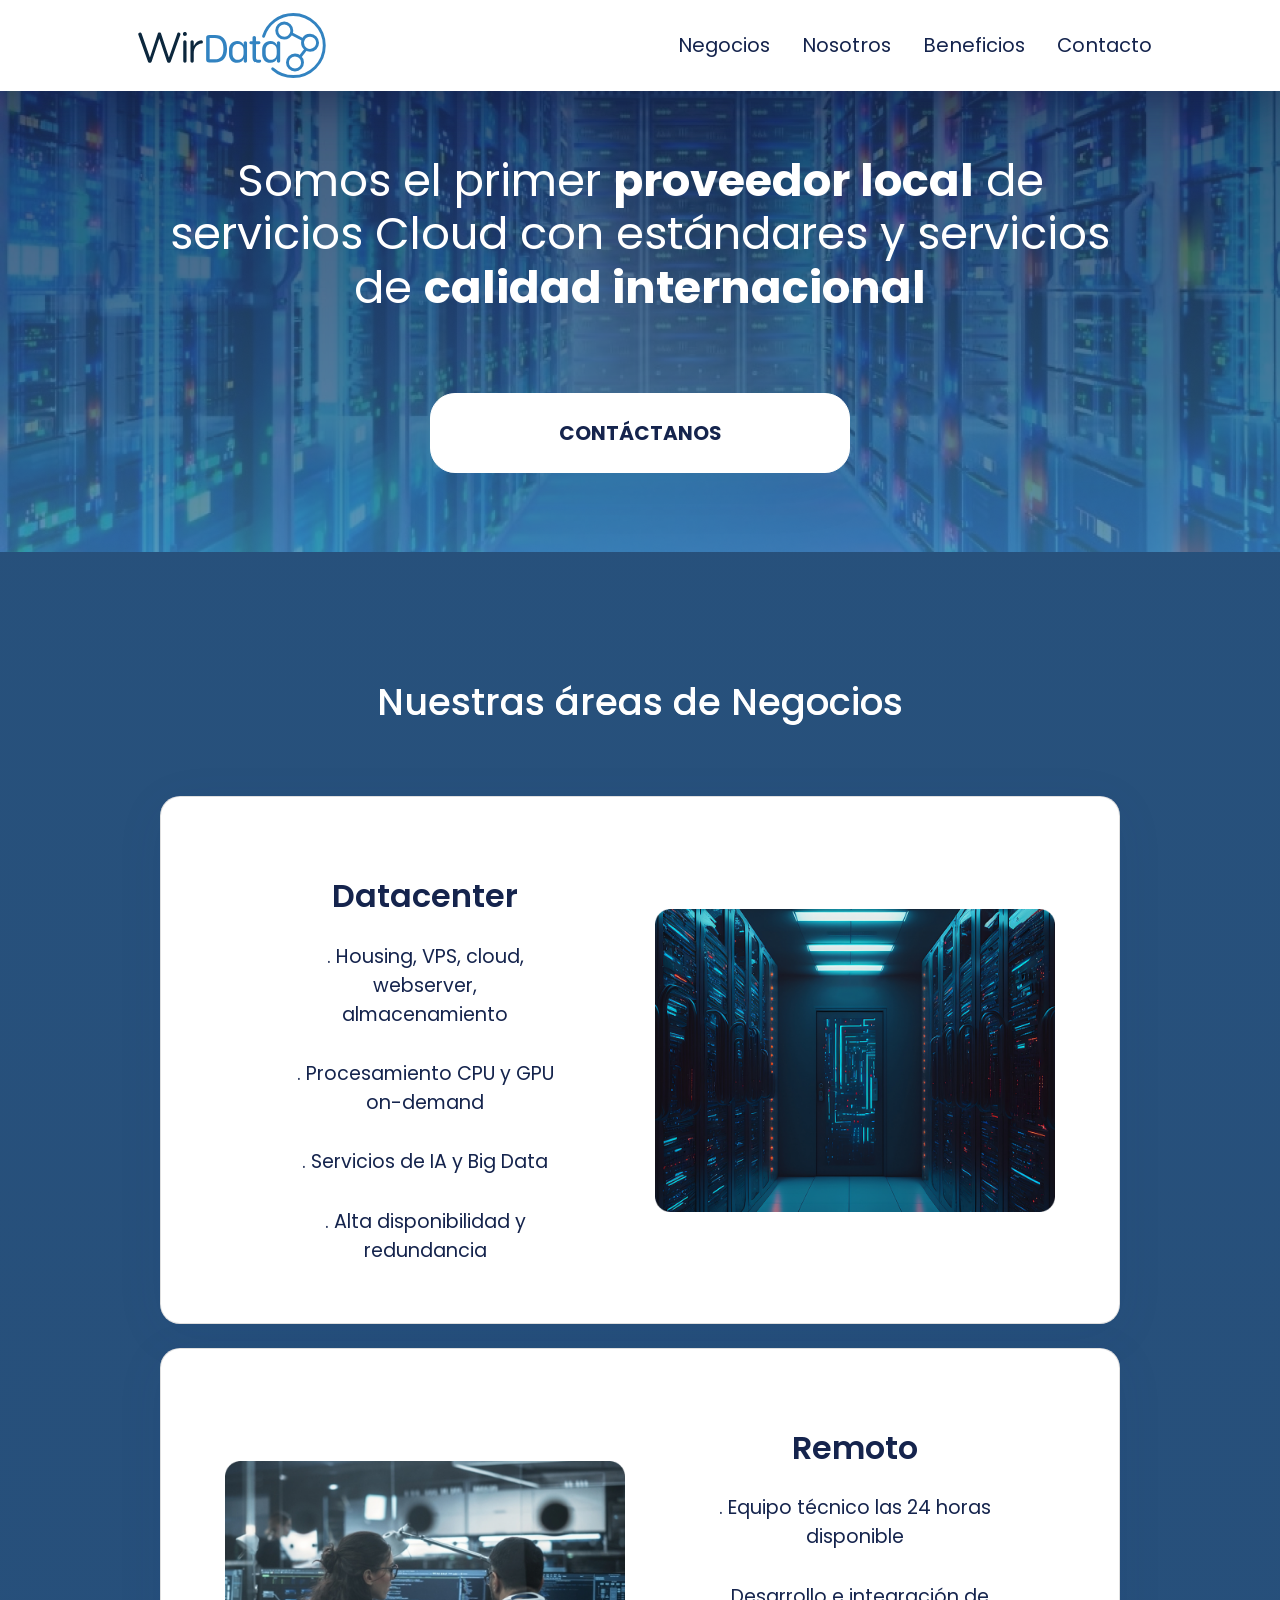
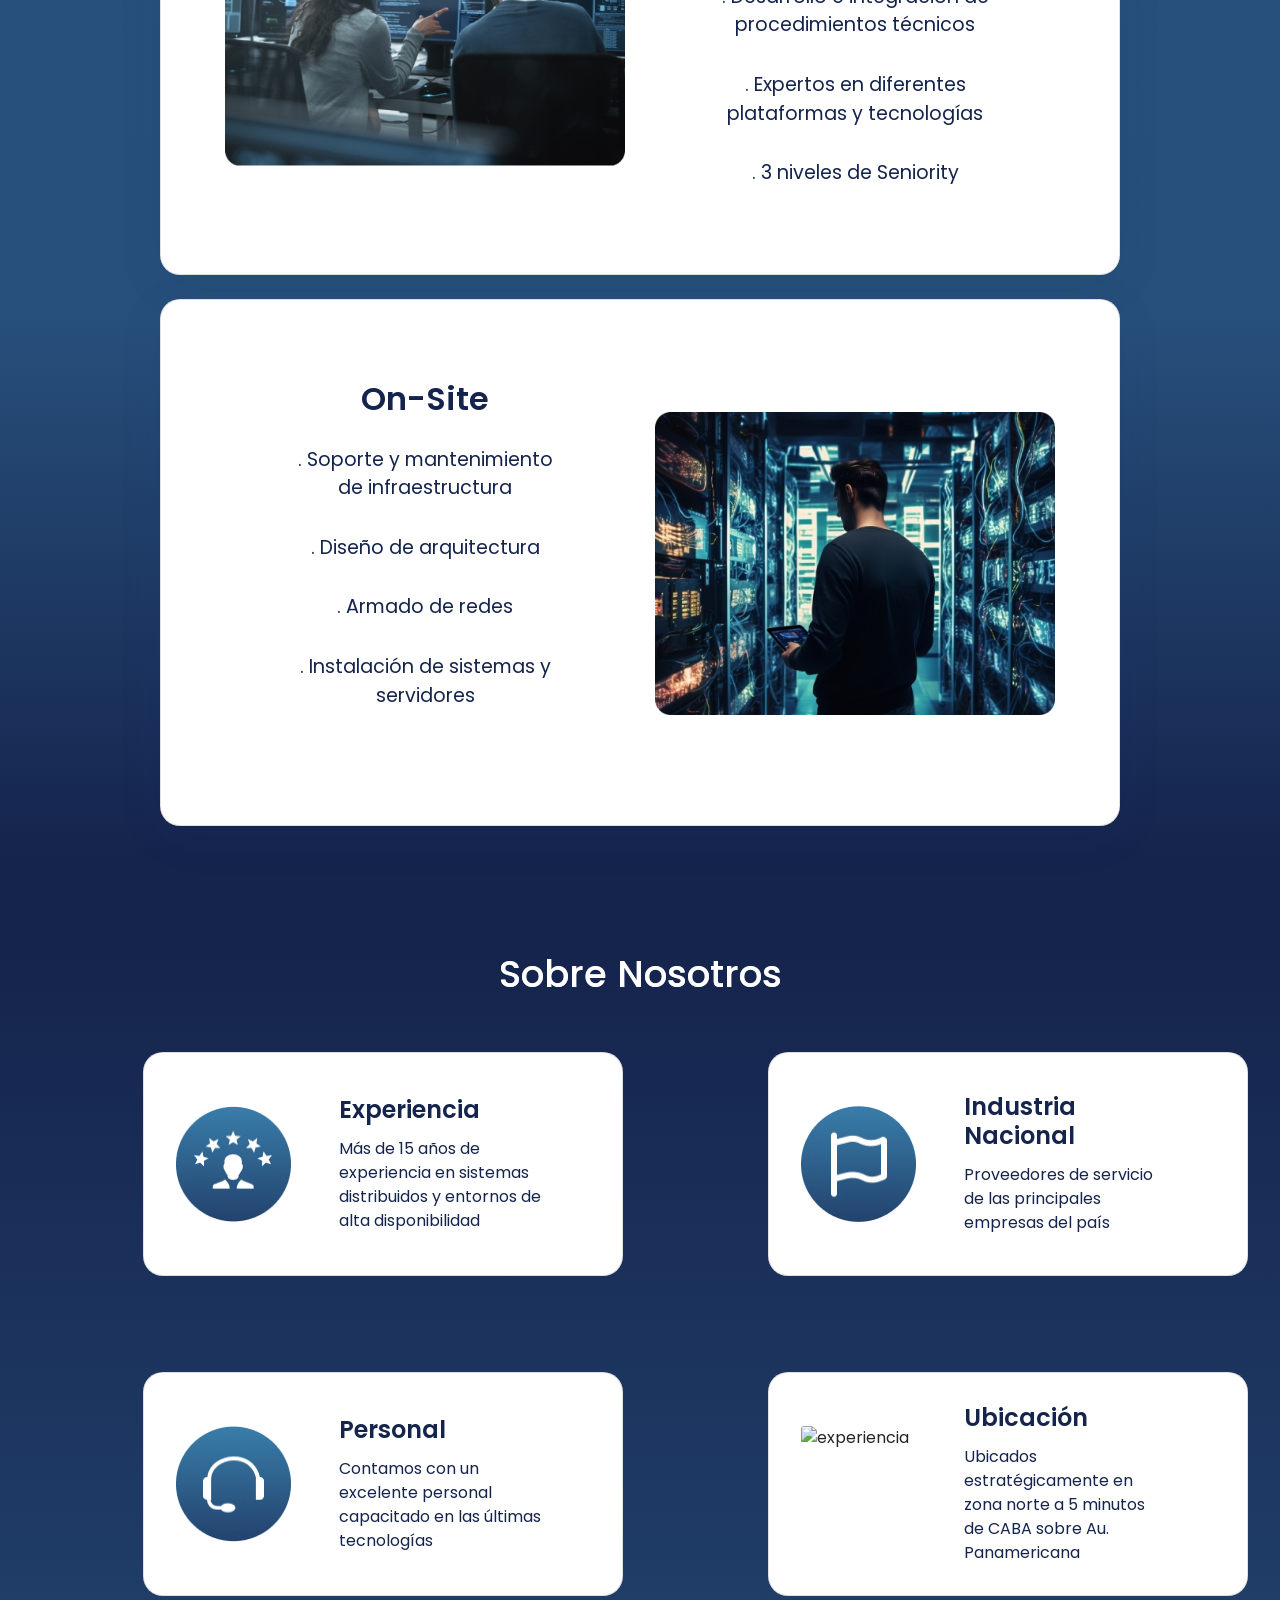
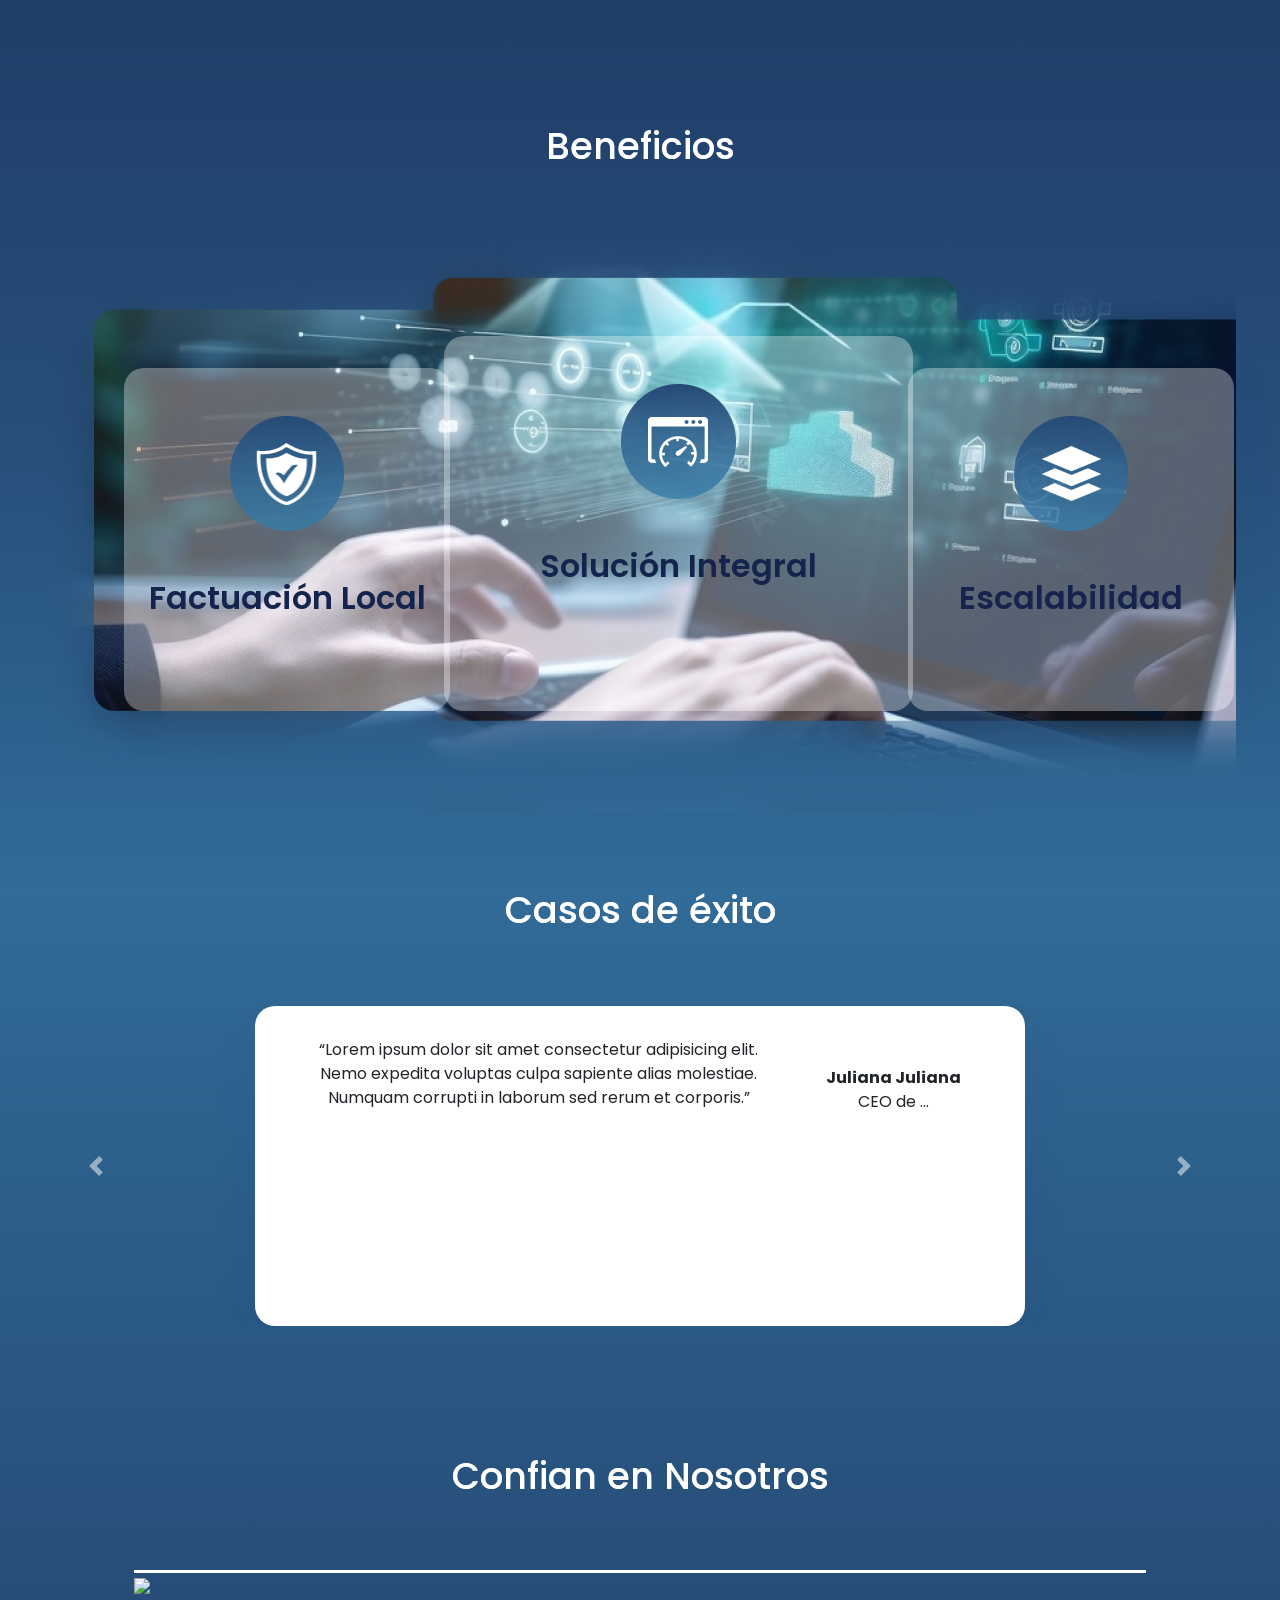
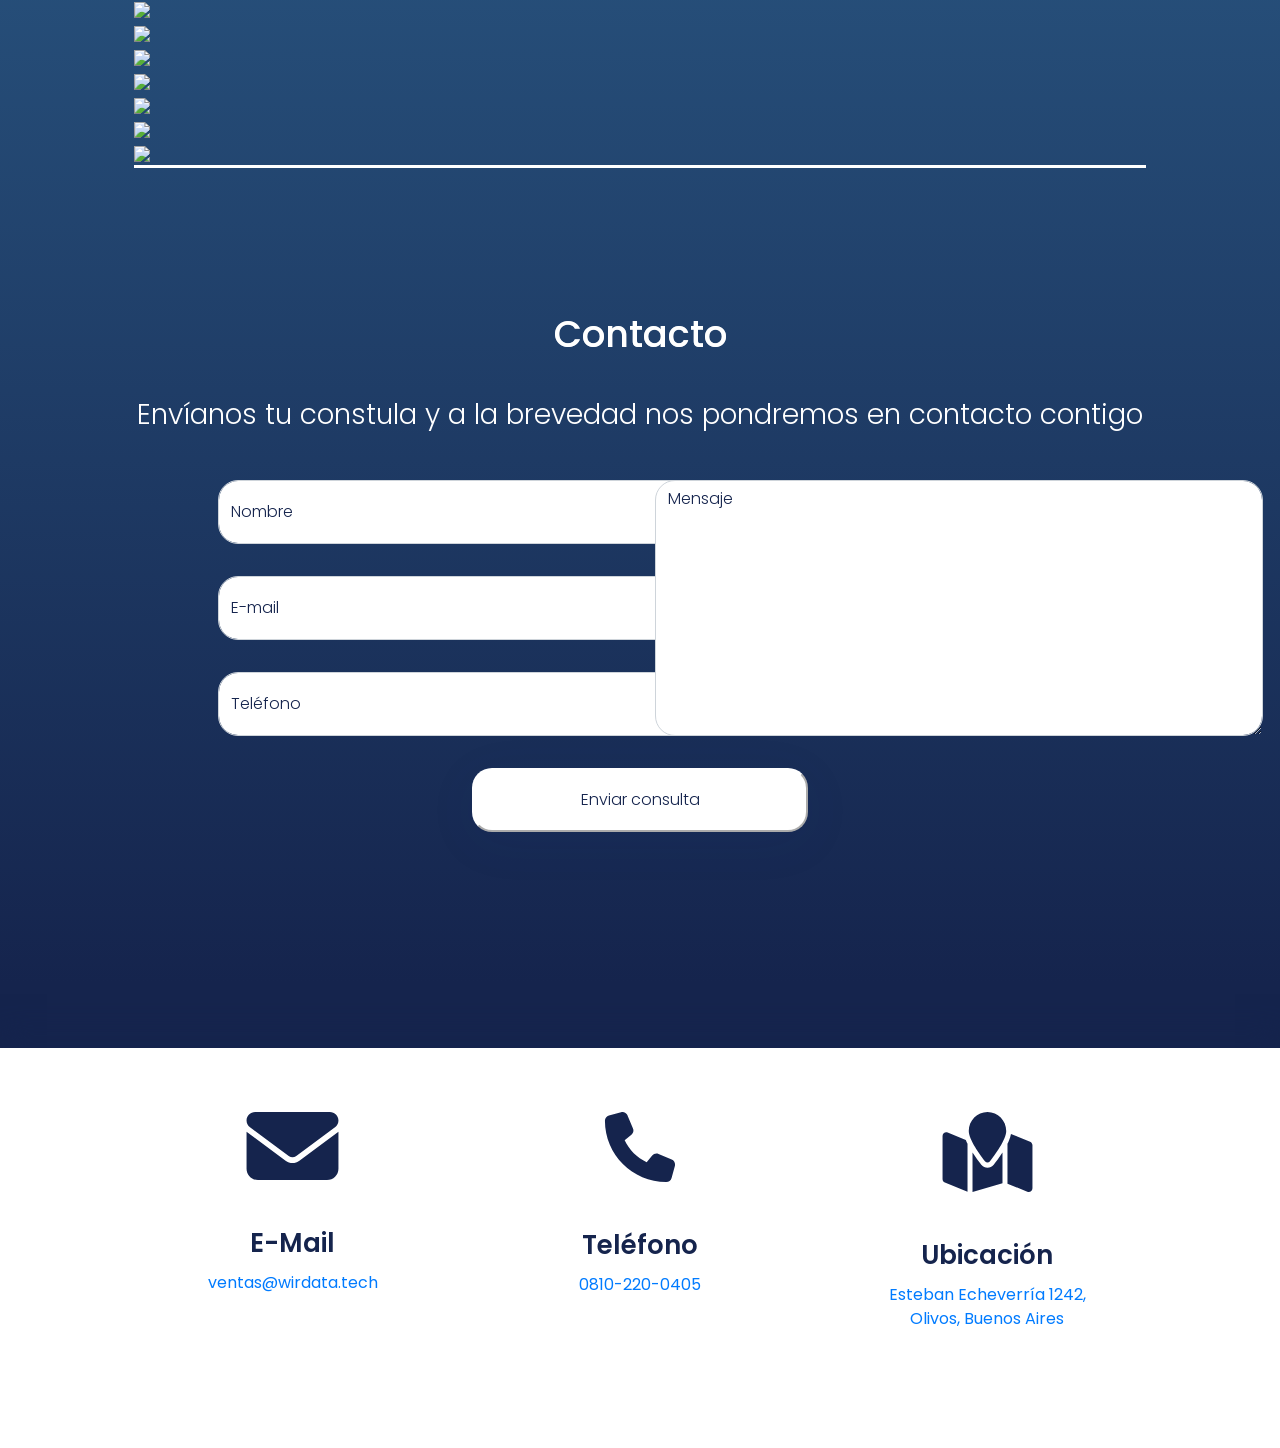
==== commit 3a165853: "actualizaciones" ====
--- a/index.html
+++ b/index.html
@@ -1,304 +1,791 @@
-<!DOCTYPE html>
-<html lang="es">
-    <head>
-        <!-- Required meta tags -->
-        <meta charset="utf-8">
-        <meta
-        name="viewport" content="width=device-width, user-scalable=no, initial-scale=1.0, maximum-scale=1.0, minimum-scale=1.0">
-
-        <!--CSS-->
-        <link
-        href="assets/style.css" rel="stylesheet">
-        <!-- Bootstrap CSS -->
-        <link
-        rel="stylesheet" href="https://maxcdn.bootstrapcdn.com/bootstrap/4.0.0/css/bootstrap.min.css" integrity="sha384-Gn5384xqQ1aoWXA+058RXPxPg6fy4IWvTNh0E263XmFcJlSAwiGgFAW/dAiS6JXm" crossorigin="anonymous">
-        <!-- Typography -->
-        <link rel="preconnect" href="https://fonts.googleapis.com">
-        <link rel="preconnect" href="https://fonts.gstatic.com" crossorigin>
-        <link href="https://fonts.googleapis.com/css2?family=Poppins:wght@300;400;500;600;700;900&display=swap" rel="stylesheet">
-
-        <title>WirData</title>
-        <link rel="shortcut icon" href="/assets/img/logos/mini-logo.svg" type="image/png" sizes="192x192">
-    </head>
-    <body>
-        <headear>
-            <!--Navbar-->
-            <nav class="navbar navbar-expand-lg fixed-top navbar-light">
-                <a class="navbar-brand" href="#">
-                    <img src="assets/img/logos/logo.svg" height="65" width="192" class="d-inline-block align-top" alt="logo WirData">
-                </a>
-                <button class="navbar-toggler" type="button" data-toggle="collapse" data-target="#navbarNav" aria-controls="navbarNav" aria-expanded="false" aria-label="Toggle navigation">
-                    <span class="navbar-toggler-icon"></span>
-                </button>
-                <div class="collapse navbar-collapse" id="navbarNav">
-                    <ul class="navbar-nav">
-                        <li class="nav-item">
-                            <a class="nav-link" href="#negocios">Negocios</a>
-                        </li>
-                        <li class="nav-item">
-                            <a class="nav-link" href="#nosotros">Nosotros</a>
-                        </li>
-                        <li class="nav-item">
-                            <a class="nav-link" href="#beneficios">Beneficios</a>
-                        </li>
-                        <li class="nav-item">
-                            <a class="nav-link" href="#contacto">Contacto</a>
-                        </li>
-                    </ul>
-                </div>
-            </nav>
-            <!-- fin Navbar-->
-        </headear>
-
-        <!--Hero-->
-        <div class="hero">
-            <div class="container">
-                <h1>Somos el primer
-                    <span>proveedor local</span>
-                    de
-                    <br>
-                    servicios Cloud con estándares y servicios
-                    <br>
-                    de
-                    <span>calidad internacional</span>
-                </h1>
-                <button id="contactoBtn" class="btn btn-primary btn-lg">Contáctanos</button>
-            </div>
-        </div>
-        <!-- fin Hero-->
-
-        <!-- degrade de fondo 1 -->
-        <div
-            class="degrade1">
-            <!-- Negocios -->
-            <section id="negocios" class="negocios">
-                <h2>
-                    Nuestras áreas de Negocios
-                </h2>
-                <div class="container">
-                    <div class="card mb-4">
-                        <div class="row g-0">
-                            <div class="col-md-6">
-                                <div class="card-body">
-                                    <h5 class="card-title">Datacenter</h5>
-                                    <ul class="card-text">
-                                        <li>. Housing, VPS, cloud, webserver, almacenamiento</li>
-                                        <li>. Procesamiento CPU y GPU  on-demand</li>
-                                        <li>. Servicios de IA y Big Data</li>
-                                        <li>. Alta disponibilidad y redundancia</li>
-                                    </ul>
-                                </div>
-                            </div>
-                            <div class="col-md-6">
-                                <img src="assets/img/Datacenter.png" class="img-fluid img-card" alt="datacenter image">
-                            </div>
-                        </div>
-                    </div>
-                    <div class="card mb-4">
-                        <div class="row g-0">
-                            <div class="col-md-6">
-                                <img src="assets/img/Remoto.png" class="img-fluid img-card" alt="datacenter image">
-                            </div>
-                            <div class="col-md-6">
-                                <div class="card-body">
-                                    <h5 class="card-title">Remoto</h5>
-                                    <ul class="card-text">
-                                        <li>. Equipo técnico las 24 horas disponible</li>
-                                        <li>. Desarrollo e integración de procedimientos técnicos</li>
-                                        <li>. Expertos en diferentes plataformas y tecnologías</li>
-                                        <li>. 3 niveles de Seniority</li>
-                                    </ul>
-                                </div>
-                            </div>
-                        </div>
-                    </div>
-                    <div class="card mb-4">
-                        <div class="row g-0">
-                            <div class="col-md-6">
-                                <div class="card-body">
-                                    <h5 class="card-title">On-Site</h5>
-                                    <ul class="card-text">
-                                        <li>. Soporte y mantenimiento de infraestructura</li>
-                                        <li>. Diseño de arquitectura</li>
-                                        <li>. Armado de redes</li>
-                                        <li>. Instalación de sistemas y servidores</li>
-                                    </ul>
-                                </div>
-                            </div>
-                            <div class="col-md-6">
-                                <img src="assets/img/onSite.png" class="img-fluid img-card" alt="datacenter image">
-                            </div>
-                        </div>
-                    </div>
-                </div>
-            </section>
-            <!-- fin Negocios -->
-        </div>
-        <!-- fin degrade de fondo 1 -->
-
-        <!-- degrade de fondo 2 -->
-        <div
-            class="degrade2">
-            <!-- Sobre nosotros -->
-            <section id="nosotros" class="nosotros">
-                <h2>Sobre Nosotros</h2>
-                <div class="row row-cols-1 row-cols-md-2 g-0" id="card-nosotros">
-                    <div class="row">
-                        <div class="col">
-                            <div class="card">
-                                <img src="assets/img/experiencia.png" class="card-img-top" alt="experiencia">
-                                <div class="card-body">
-                                    <h5 class="card-title">Experiencia</h5>
-                                    <p class="card-text">Más de 15 años de experiencia en sistemas distribuidos y entornos de alta disponibilidad</p>
-                                </div>
-                            </div>
-                        </div>
-                        <div class="col">
-                            <div class="card">
-                                <img src="assets/img/personal.png" class="card-img-top" alt="experiencia">
-                                <div class="card-body">
-                                    <h5 class="card-title">Personal</h5>
-                                    <p class="card-text">Contamos con un excelente personal capacitado en las últimas tecnologías</p>
-                                </div>
-                            </div>
-                        </div>
-                    </div>
-                    <div class="row">
-                        <div class="col">
-                            <div class="card">
-                                <img src="assets/img/industriaNacional.png" class="card-img-top" alt="experiencia">
-                                <div class="card-body">
-                                    <h5 class="card-title">Industria Nacional</h5>
-                                    <p class="card-text">Proveedores de servicio de las principales empresas del país</p>
-                                </div>
-                            </div>
-                        </div>
-                        <div class="col">
-                            <div class="card">
-                                <img src="assets/img/ubicacion.png" class="card-img-top" alt="experiencia">
-                                <div class="card-body">
-                                    <h5 class="card-title">Ubicación</h5>
-                                    <p class="card-text">Ubicados estratégicamente en zona norte a 5 minutos de CABA sobre Au. Panamericana</p>
-                                </div>
-                            </div>
-                        </div>
-                    </div>
-                </section>
-                <!-- fin Sobre nosotros -->
-
-
-                <!-- Beneficios -->
-                <section id="beneficios">
-                    <h2>Beneficios</h2>
-                    <div class="beneficios">
-                        <div class="beneficios-card">
-                            <div>
-                                <img src="assets/img/facturacionLocal.png" alt="facturacion local icon">
-                                <h3>Factuación Local</h3>
-                            </div>
-                            <div>
-                                <img src="assets/img/solucionintegral.png" alt="facturacion local icon">
-                                <h3>Solución Integral</h3>
-                            </div>
-                            <div>
-                                <img src="assets/img/escalabilidad.png" alt="facturacion local icon">
-                                <h3>Escalabilidad</h3>
-                            </div>
-                        </div>
-                    </div>
-                </section>
-                <!-- fin Beneficios -->
-            </div>
-            <!-- fin degrade de fondo 2 -->
-
-            <!-- degrade de fondo 3 -->
-            <div
-                class="degrade3">
-                <!-- Contacto -->
-                <section id="contacto" class="contacto">
-                    <h2>Contacto</h2>
-                    <h4>Envíanos tu constula y a la brevedad nos pondremos en contacto contigo</h4>
-                    <form>
-                        <div class="row justify-content-center">
-                            <div class="col-md-4">
-                                <div class="mb-3">
-                                    <input type="text" class="form-control" placeholder='Nombre' id="nombre" name="nombre" required>
-                                </div>
-                                <div class="mb-3">
-                                    <input type="email" class="form-control" placeholder='E-mail' id="email" name="email" required>
-                                </div>
-                                <div class="mb-3">
-                                    <input type="tel" class="form-control" placeholder='Teléfono' id="telefono" name="telefono" required>
-                                </div>
-                            </div>
-                            <div class="col-md-4">
-                                <div class="mb-3">
-                                    <textarea class="form-control" placeholder='Mensaje' id="mensaje" name="mensaje" rows="5" required></textarea>
-                                </div>
-                            </div>
-                        </div>
-                        <button type="submit">Enviar consulta</button>
-                    </form>
-                </section>
-                <!-- fin Contacto -->
-            </div>
-            <!-- fin degrade de fondo 3 -->
-
-            <!-- Footer -->
-            <footer class="mi-footer">
-                <div class="container">
-                    <div class="row">
-                        <div class="col-md-4">
-                            <div class="card text-center">
-                                <img src="assets/img/Email.svg" alt="e-mail" class="card-img-top" width="92" height="68">
-                                <div class="card-body">
-                                    <h3 class="card-title">E-Mail</h3>
-                                    <p class="card-text">ventas@wirdata.com</p>
-                                </div>
-                            </div>
-                        </div>
-                        <div class="col-md-4">
-                            <div class="card text-center">
-                                <img src="assets/img/Telefono.svg" alt="telefono" class="card-img-top" width="70" height="70">
-                                <div class="card-body">
-                                    <h3 class="card-title">Teléfono</h3>
-                                    <p class="card-text">(+54 9) 1123456789</p>
-                                </div>
-                            </div>
-                        </div>
-                        <div class="col-md-4">
-                            <div class="card text-center">
-                                <img src="assets/img/Ubicación.svg" alt="ubicación" class="card-img-top" width="98" height="80">
-                                <div class="card-body">
-                                    <h3 class="card-title">Ubicación</h3>
-                                    <p class="card-text">Esteban Echeverría 1240,
-                                        <br>
-                                        Olivos, Buenos Aires</p>
-                                </div>
-                            </div>
-                        </div>
-                    </div>
-                </div>
-            </footer>
-            <!-- fin del Footer-->
-            <script src="https://code.jquery.com/jquery-3.6.0.min.js"></script>
-            <script src="https://cdn.jsdelivr.net/npm/@popperjs/core@2.11.6/dist/umd/popper.min.js" integrity="sha384-oBqDVmMz9ATKxIep9tiCxS/Z9fNfEXiDAYTujMAeBAsjFuCZSmKbSSUnQlmh/jp3" crossorigin="anonymous"></script>
-            <script src="https://cdn.jsdelivr.net/npm/bootstrap@5.2.3/dist/js/bootstrap.min.js" integrity="sha384-cuYeSxntonz0PPNlHhBs68uyIAVpIIOZZ5JqeqvYYIcEL727kskC66kF92t6Xl2V" crossorigin="anonymous"></script>
-            <script>
-                const contactoBtn = document.getElementById('contactoBtn');
-                contactoBtn.addEventListener('click', function () {
-                    const contactoSection = document.getElementById('contacto');
-                    contactoSection.scrollIntoView({behavior: 'smooth'});
-                });
-                
-                $(document).ready(function() {
-                // Inicializa Bootstrap
-                $('[data-toggle="collapse"]').collapse();
-                });
-
-            </script>
-
-
-        </body>
-    </body>
-</html>
+<!DOCTYPE html>
+
+<html lang="es">
+
+<head>
+
+    <!-- Required meta tags -->
+
+    <meta charset="utf-8">
+
+    <meta name="viewport"
+        content="width=device-width, user-scalable=no, initial-scale=1.0, maximum-scale=1.0, minimum-scale=1.0">
+
+
+
+    <!--CSS-->
+
+    <link href="assets/style.css" rel="stylesheet">
+
+    <!-- Bootstrap CSS -->
+
+    <link rel="stylesheet" href="https://maxcdn.bootstrapcdn.com/bootstrap/4.0.0/css/bootstrap.min.css"
+        integrity="sha384-Gn5384xqQ1aoWXA+058RXPxPg6fy4IWvTNh0E263XmFcJlSAwiGgFAW/dAiS6JXm" crossorigin="anonymous">
+
+    <!-- Typography -->
+
+    <link rel="preconnect" href="https://fonts.googleapis.com">
+
+    <link rel="preconnect" href="https://fonts.gstatic.com" crossorigin>
+
+    <link href="https://fonts.googleapis.com/css2?family=Poppins:wght@300;400;500;600;700;900&display=swap"
+        rel="stylesheet">
+
+
+
+    <title>WirData</title>
+
+    <link rel="shortcut icon" href="/assets/img/logos/mini-logo.svg" type="image/png" sizes="192x192">
+
+</head>
+
+<body>
+
+    <headear>
+
+        <!--Navbar-->
+
+        <nav class="navbar navbar-expand-lg fixed-top navbar-light">
+
+            <a class="navbar-brand" href="#">
+
+                <img src="assets/img/logos/logo.svg" height="65" width="192" class="d-inline-block align-top"
+                    alt="logo WirData">
+
+            </a>
+
+
+
+            <button class="navbar-toggler mb-4" type="button" id="menu-toggle" aria-label="Toggle navigation">
+
+                <span class="navbar-toggler-icon"></span>
+
+            </button>
+
+            <div class="navbar-collapse" id="navbarNav">
+
+                <ul class="navbar-nav">
+
+                    <li class="nav-item">
+
+                        <a class="nav-link" href="#negocios">Negocios</a>
+
+                    </li>
+
+                    <li class="nav-item">
+
+                        <a class="nav-link" href="#nosotros">Nosotros</a>
+
+                    </li>
+
+                    <li class="nav-item">
+
+                        <a class="nav-link" href="#beneficios">Beneficios</a>
+
+                    </li>
+
+                    <li class="nav-item">
+
+                        <a class="nav-link" href="#contacto">Contacto</a>
+
+                    </li>
+
+                </ul>
+
+            </div>
+
+        </nav>
+
+        <!-- fin Navbar-->
+
+    </headear>
+
+
+
+    <!--Hero-->
+
+    <div class="hero">
+
+        <div class="container">
+
+            <h1>Somos el primer
+
+                <span>proveedor local</span>
+
+                de
+
+                <br>
+
+                servicios Cloud con estándares y servicios
+
+                <br>
+
+                de
+
+                <span>calidad internacional</span>
+
+            </h1>
+
+            <button id="contactoBtn" class="btn btn-primary btn-lg">Contáctanos</button>
+
+        </div>
+
+    </div>
+
+    <!-- fin Hero-->
+
+
+
+    <!-- degrade de fondo 1 -->
+
+    <div class="degrade1">
+
+        <!-- Negocios -->
+
+        <section id="negocios" class="negocios">
+
+            <h2>
+
+                Nuestras áreas de Negocios
+
+            </h2>
+
+            <div class="container">
+
+                <div class="card mb-4">
+
+                    <div class="row g-0">
+
+                        <div class="col-md-6">
+
+                            <div class="card-body">
+
+                                <h5 class="card-title">Datacenter</h5>
+
+                                <ul class="card-text">
+
+                                    <li>. Housing, VPS, cloud, webserver, almacenamiento</li>
+
+                                    <li>. Procesamiento CPU y GPU on-demand</li>
+
+                                    <li>. Servicios de IA y Big Data</li>
+
+                                    <li>. Alta disponibilidad y redundancia</li>
+
+                                </ul>
+
+                            </div>
+
+                        </div>
+
+                        <div class="col-md-6">
+
+                            <img src="assets/img/Datacenter.png" class="img-fluid img-card" alt="datacenter image">
+
+                        </div>
+
+                    </div>
+
+                </div>
+
+                <div class="card mb-4">
+
+                    <div class="row g-0">
+
+                        <div class="col-md-6">
+
+                            <img src="assets/img/Remoto.png" class="img-fluid img-card" alt="datacenter image">
+
+                        </div>
+
+                        <div class="col-md-6">
+
+                            <div class="card-body">
+
+                                <h5 class="card-title">Remoto</h5>
+
+                                <ul class="card-text">
+
+                                    <li>. Equipo técnico las 24 horas disponible</li>
+
+                                    <li>. Desarrollo e integración de procedimientos técnicos</li>
+
+                                    <li>. Expertos en diferentes plataformas y tecnologías</li>
+
+                                    <li>. 3 niveles de Seniority</li>
+
+                                </ul>
+
+                            </div>
+
+                        </div>
+
+                    </div>
+
+                </div>
+
+                <div class="card mb-4">
+
+                    <div class="row g-0">
+
+                        <div class="col-md-6">
+
+                            <div class="card-body">
+
+                                <h5 class="card-title">On-Site</h5>
+
+                                <ul class="card-text">
+
+                                    <li>. Soporte y mantenimiento de infraestructura</li>
+
+                                    <li>. Diseño de arquitectura</li>
+
+                                    <li>. Armado de redes</li>
+
+                                    <li>. Instalación de sistemas y servidores</li>
+
+                                </ul>
+
+                            </div>
+
+                        </div>
+
+                        <div class="col-md-6">
+
+                            <img src="assets/img/onSite.png" class="img-fluid img-card" alt="datacenter image">
+
+                        </div>
+
+                    </div>
+
+                </div>
+
+            </div>
+
+        </section>
+
+        <!-- fin Negocios -->
+
+    </div>
+
+    <!-- fin degrade de fondo 1 -->
+
+
+
+    <!-- degrade de fondo 2 -->
+
+    <div class="degrade2">
+
+        <!-- Sobre nosotros -->
+
+        <section id="nosotros" class="nosotros">
+
+            <h2>Sobre Nosotros</h2>
+
+            <div class="row row-cols-1 row-cols-md-2 g-0" id="card-nosotros">
+
+                <div class="row">
+
+                    <div class="col">
+
+                        <div class="card">
+
+                            <img src="assets/img/experiencia.png" class="card-img-top" alt="experiencia">
+
+                            <div class="card-body">
+
+                                <h5 class="card-title">Experiencia</h5>
+
+                                <p class="card-text">Más de 15 años de experiencia en sistemas distribuidos y entornos
+                                    de alta disponibilidad</p>
+
+                            </div>
+
+                        </div>
+
+                    </div>
+
+                    <div class="col">
+
+                        <div class="card">
+
+                            <img src="assets/img/personal.png" class="card-img-top" alt="experiencia">
+
+                            <div class="card-body">
+
+                                <h5 class="card-title">Personal</h5>
+
+                                <p class="card-text">Contamos con un excelente personal capacitado en las últimas
+                                    tecnologías</p>
+
+                            </div>
+
+                        </div>
+
+                    </div>
+
+                </div>
+
+                <div class="row">
+
+                    <div class="col">
+
+                        <div class="card">
+
+                            <img src="assets/img/industriaNacional.png" class="card-img-top" alt="experiencia">
+
+                            <div class="card-body">
+
+                                <h5 class="card-title">Industria Nacional</h5>
+
+                                <p class="card-text">Proveedores de servicio de las principales empresas del país</p>
+
+                            </div>
+
+                        </div>
+
+                    </div>
+
+                    <div class="col">
+
+                        <div class="card">
+
+                            <img src="assets/img/Ubicacion.png" class="card-img-top" alt="experiencia">
+
+                            <div class="card-body">
+
+                                <h5 class="card-title">Ubicación</h5>
+
+                                <p class="card-text">Ubicados estratégicamente en zona norte a 5 minutos de CABA sobre
+                                    Au. Panamericana</p>
+
+                            </div>
+
+                        </div>
+
+                    </div>
+
+                </div>
+
+        </section>
+
+        <!-- fin Sobre nosotros -->
+
+
+
+
+
+        <!-- Beneficios -->
+
+        <section id="beneficios">
+
+            <h2>Beneficios</h2>
+
+            <div class="beneficios">
+
+                <div class="beneficios-card">
+
+                    <div>
+
+                        <img src="assets/img/facturacionLocal.png" alt="facturacion local icon">
+
+                        <h3>Factuación Local</h3>
+
+                    </div>
+
+                    <div>
+
+                        <img src="assets/img/solucionintegral.png" alt="facturacion local icon">
+
+                        <h3>Solución Integral</h3>
+
+                    </div>
+
+                    <div>
+
+                        <img src="assets/img/escalabilidad.png" alt="facturacion local icon">
+
+                        <h3>Escalabilidad</h3>
+
+                    </div>
+
+                </div>
+
+            </div>
+
+        </section>
+
+        <!-- fin Beneficios -->
+
+
+    </div>
+
+    <!-- fin degrade de fondo 2 -->
+
+
+
+    <!-- degrade de fondo 3 -->
+
+    <div class="degrade3">
+        <!-- testimonios -->
+        <div class="testimonios">
+            <h2>Casos de éxito</h2>
+
+
+            <div id="carouselExampleControls" class="carousel slide" data-bs-ride="carousel">
+                <div class="carousel-inner">
+                    <div class="carousel-item active">
+                        <div class="flex justify-center figure-wrapper ">
+                            <div class="cardTestimonios mx-6 max-w-2xl lg:max-w-4xl text-[#15244d]">
+                                <figure class="mt-10 flex flex-col items-center figcaption-flex">
+                                    <blockquote class="text-center text-xl font-semibold leading-8 sm:text-2xl sm:leading-9">
+                                        <p class="text-[#15244d]">“Lorem ipsum dolor sit amet consectetur adipisicing elit. <br>
+                                            Nemo expedita voluptas culpa sapiente alias molestiae. <br>
+                                            Numquam corrupti in laborum sed rerum et corporis.”</p>
+                                    </blockquote>
+                                    <figcaption class="mt-10 figcaption-flex">
+                                        <img class="h-10 w-10 rounded-full"
+                                            src="https://images.unsplash.com/photo-1494790108377-be9c29b29330?ixlib=rb-1.2.1&ixid=eyJhcHBfaWQiOjEyMDd9&auto=format&fit=facearea&facepad=2&w=256&h=256&q=80"
+                                            alt="">
+                                        <div class="text-[#15244d]">
+                                            <div class="font-bold"> Juliana Juliana</div>
+                                            <div>CEO de ... </div>
+                                        </div>
+                                    </figcaption>
+                                </figure>
+                            </div>
+                        </div>
+                    </div>
+                    <!-- Agregar más items del carrusel aquí -->
+                    <div class="carousel-item">
+                        <div class="flex justify-center figure-wrapper">
+                            <div class="cardTestimonios mx-6 max-w-2xl lg:max-w-4xl text-[#15244d]">
+                                <figure class="mt-10 flex flex-col items-center figcaption-flex">
+                                    <blockquote
+                                        class="text-center text-xl font-semibold leading-8 sm:text-2xl sm:leading-9">
+                                        <p class="text-[#15244d]">“Este es otro texto”</p>
+                                    </blockquote>
+                                    <figcaption class="mt-10 figcaption-flex flex-col sm:flex-row sm:items-center">
+                                        <img class="h-10 w-10 rounded-full mb-4 sm:mb-0 sm:mr-4"
+                                            src="https://images.unsplash.com/photo-1494790108377-be9c29b29330?ixlib=rb-1.2.1&ixid=eyJhcHBfaWQiOjEyMDd9&auto=format&fit=facearea&facepad=2&w=256&h=256&q=80"
+                                            alt="">
+                                        <div class="text-[#15244d]">
+                                            <div class="font-bold">Otro nombre</div>
+                                            <div>CEO de ... </div>
+                                        </div>
+                                    </figcaption>
+                                </figure>
+                            </div>
+                        </div>
+                    </div>
+                    <div class="carousel-item">
+                        <div class="flex justify-center figure-wrapper">
+                            <div class="cardTestimonios mx-6 max-w-2xl lg:max-w-4xl text-[#15244d]">
+                                <figure class="mt-10 flex flex-col items-center figcaption-flex">
+                                    <blockquote
+                                        class="text-center text-xl font-semibold leading-8 sm:text-2xl sm:leading-9">
+                                        <p class="text-[#15244d]">“Mas texto”</p>
+                                    </blockquote>
+                                    <figcaption class="mt-10 figcaption-flex flex-col sm:flex-row sm:items-center">
+                                        <img class="h-10 w-10 rounded-full mb-4 sm:mb-0 sm:mr-4"
+                                            src="https://images.unsplash.com/photo-1494790108377-be9c29b29330?ixlib=rb-1.2.1&ixid=eyJhcHBfaWQiOjEyMDd9&auto=format&fit=facearea&facepad=2&w=256&h=256&q=80"
+                                            alt="">
+                                        <div class="text-[#15244d]">
+                                            <div class="font-bold">Nombre de otro</div>
+                                            <div>CEO de ... </div>
+                                        </div>
+                                    </figcaption>
+                                </figure>
+                            </div>
+                        </div>
+                    </div>
+
+                </div>
+                <button class="carousel-control-prev" type="button" data-bs-target="#carouselExampleControls"
+                    data-bs-slide="prev">
+                    <span class="carousel-control-prev-icon" aria-hidden="true"></span>
+                    <span class="visually-hidden"></span>
+                </button>
+                <button class="carousel-control-next" type="button" data-bs-target="#carouselExampleControls"
+                    data-bs-slide="next">
+                    <span class="carousel-control-next-icon" aria-hidden="true"></span>
+                    <span class="visually-hidden"></span>
+                </button>
+            </div>
+            <!-- Flechas de navegación -->
+
+        </div>
+
+        <!-- fin de testimonios -->
+
+        <!-- confian en nosotros -->
+        <div class="Confian">
+            <h2>Confian en Nosotros</h2>
+            <div class="row">
+                <div class="container">
+                    <section class="logo-carousel slider" data-arrows="true">
+                        <div class="slide"><img
+                                src="https://raw.githubusercontent.com/solodev/infinite-logo-carousel/master/images/image1.png">
+                        </div>
+                        <div class="slide"><img
+                                src="https://raw.githubusercontent.com/solodev/infinite-logo-carousel/master/images/image2.png">
+                        </div>
+                        <div class="slide"><img
+                                src="https://raw.githubusercontent.com/solodev/infinite-logo-carousel/master/images/image3.png">
+                        </div>
+                        <div class="slide"><img
+                                src="https://raw.githubusercontent.com/solodev/infinite-logo-carousel/master/images/image4.png">
+                        </div>
+                        <div class="slide"><img
+                                src="https://raw.githubusercontent.com/solodev/infinite-logo-carousel/master/images/image5.png">
+                        </div>
+                        <div class="slide"><img
+                                src="https://raw.githubusercontent.com/solodev/infinite-logo-carousel/master/images/image6.png">
+                        </div>
+                        <div class="slide"><img
+                                src="https://raw.githubusercontent.com/solodev/infinite-logo-carousel/master/images/image7.png">
+                        </div>
+                        <div class="slide"><img
+                                src="https://raw.githubusercontent.com/solodev/infinite-logo-carousel/master/images/image8.png">
+                        </div>
+                    </section>
+                </div>
+            </div>
+
+        </div>
+
+
+
+        <!-- Contacto -->
+
+        <section id="contacto" class="contacto">
+
+            <h2>Contacto</h2>
+
+            <h4>Envíanos tu constula y a la brevedad nos pondremos en contacto contigo</h4>
+
+            <form>
+
+                <div class="row justify-content-center">
+
+                    <div class="col-md-4">
+
+                        <div class="mb-3">
+
+                            <input type="text" class="form-control" placeholder='Nombre' id="nombre" name="nombre"
+                                required>
+
+                        </div>
+
+                        <div class="mb-3">
+
+                            <input type="email" class="form-control" placeholder='E-mail' id="email" name="email"
+                                required>
+
+                        </div>
+
+                        <div class="mb-3">
+
+                            <input type="tel" class="form-control" placeholder='Teléfono' id="telefono" name="telefono"
+                                required>
+
+                        </div>
+
+                    </div>
+
+                    <div class="col-md-4">
+
+                        <div class="mb-3">
+
+                            <textarea class="form-control" placeholder='Mensaje' id="mensaje" name="mensaje" rows="5"
+                                required></textarea>
+
+                        </div>
+
+                    </div>
+
+                </div>
+
+                <button type="submit">Enviar consulta</button>
+
+            </form>
+
+        </section>
+
+        <!-- fin Contacto -->
+
+    </div>
+
+    <!-- fin degrade de fondo 3 -->
+
+
+
+    <!-- Footer -->
+
+    <footer class="mi-footer">
+
+        <div class="container">
+
+            <div class="row">
+
+                <div class="col-md-4">
+
+                    <div class="card text-center">
+
+                        <a href="mailto:ventas@wirdata.tech"><img src="assets/img/Email.svg" alt="e-mail"
+                                class="card-img-top" width="92" height="68"></a>
+
+                        <div class="card-body">
+
+                            <h3 class="card-title">E-Mail</h3>
+
+                            <p class="card-text"><a href="mailto:ventas@wirdata.tech">ventas@wirdata.tech</a></p>
+
+                        </div>
+
+                    </div>
+
+                </div>
+
+                <div class="col-md-4">
+
+                    <div class="card text-center">
+
+                        <a href="tel:0810-220-0405"><img src="assets/img/Telefono.svg" alt="telefono"
+                                class="card-img-top" width="70" height="70"></a>
+
+                        <div class="card-body">
+
+                            <h3 class="card-title">Teléfono</h3>
+
+                            <p class="card-text"><a href="tel:0810-220-0405">0810-220-0405</a></p>
+
+                        </div>
+
+                    </div>
+
+                </div>
+
+                <div class="col-md-4">
+
+                    <div class="card text-center">
+
+                        <a href="https://www.google.com.ar/maps/place/Esteban+Echeverria+1242,+B1604ABH+Florida+Oeste,+Provincia+de+Buenos+Aires/@-34.5361844,-58.5054785,17z/data=!3m1!4b1!4m6!3m5!1s0x95bcb6d38a92643d:0xbe464f67fa1a89c6!8m2!3d-34.5361888!4d-58.5029036!16s%2Fg%2F11rg9bgh8t?entry=ttu"
+                            target="_blank"><img src="assets/img/Ubicacion.svg" alt="ubicación" class="card-img-top"
+                                width="98" height="80"></a>
+
+                        <div class="card-body">
+
+                            <h3 class="card-title">Ubicación</h3>
+
+                            <p class="card-text"><a
+                                    href="https://www.google.com.ar/maps/place/Esteban+Echeverria+1242,+B1604ABH+Florida+Oeste,+Provincia+de+Buenos+Aires/@-34.5361844,-58.5054785,17z/data=!3m1!4b1!4m6!3m5!1s0x95bcb6d38a92643d:0xbe464f67fa1a89c6!8m2!3d-34.5361888!4d-58.5029036!16s%2Fg%2F11rg9bgh8t?entry=ttu"
+                                    target="_blank">Esteban Echeverría 1242, <br>
+                                    Olivos, Buenos Aires</a></p>
+
+                        </div>
+
+                    </div>
+
+                </div>
+
+            </div>
+
+        </div>
+
+    </footer>
+
+    <!-- fin del Footer-->
+
+    <script src="https://code.jquery.com/jquery-3.6.0.min.js"></script>
+
+    <script src="https://cdn.jsdelivr.net/npm/@popperjs/core@2.11.6/dist/umd/popper.min.js"
+        integrity="sha384-oBqDVmMz9ATKxIep9tiCxS/Z9fNfEXiDAYTujMAeBAsjFuCZSmKbSSUnQlmh/jp3"
+        crossorigin="anonymous"></script>
+
+    <script src="https://cdn.jsdelivr.net/npm/bootstrap@5.2.3/dist/js/bootstrap.min.js"
+        integrity="sha384-cuYeSxntonz0PPNlHhBs68uyIAVpIIOZZ5JqeqvYYIcEL727kskC66kF92t6Xl2V"
+        crossorigin="anonymous"></script>
+    <!-- Bootstrap CSS -->
+    <link rel="stylesheet" href="https://stackpath.bootstrapcdn.com/bootstrap/4.4.1/css/bootstrap.min.css"
+        integrity="sha384-Vkoo8x4CGsO3+Hhxv8T/Q5PaXtkKtu6ug5TOeNV6gBiFeWPGFN9MuhOf23Q9Ifjh" crossorigin="anonymous">
+    <!-- Slick Slider CSS -->
+    <link rel="stylesheet" type="text/css" href="//cdn.jsdelivr.net/npm/slick-carousel@1.8.1/slick/slick.css" />
+    <!-- jQuery first, then Popper.js, then Bootstrap JS -->
+    <script src="https://code.jquery.com/jquery-3.4.1.slim.min.js"
+        integrity="sha384-J6qa4849blE2+poT4WnyKhv5vZF5SrPo0iEjwBvKU7imGFAV0wwj1yYfoRSJoZ+n"
+        crossorigin="anonymous"></script>
+    <script src="https://stackpath.bootstrapcdn.com/bootstrap/4.4.1/js/bootstrap.min.js"
+        integrity="sha384-wfSDF2E50Y2D1uUdj0O3uMBJnjuUD4Ih7YwaYd1iqfktj0Uod8GCExl3Og8ifwB6"
+        crossorigin="anonymous"></script>
+    <script src="https://cdnjs.cloudflare.com/ajax/libs/slick-carousel/1.9.0/slick.min.js"></script>
+    <script>
+        $(document).ready(function () {
+            $('.logo-carousel').slick({
+                slidesToShow: 6,
+                slidesToScroll: 1,
+                autoplay: true,
+                autoplaySpeed: 1000,
+                arrows: true,
+                dots: false,
+                pauseOnHover: false,
+                responsive: [{
+                    breakpoint: 768,
+                    settings: {
+                        slidesToShow: 4
+                    }
+                }, {
+                    breakpoint: 520,
+                    settings: {
+                        slidesToShow: 2
+                    }
+                }]
+            });
+        });
+
+
+        const contactoBtn = document.getElementById('contactoBtn');
+
+        contactoBtn.addEventListener('click', function () {
+
+            const contactoSection = document.getElementById('contacto');
+
+            contactoSection.scrollIntoView({ behavior: 'smooth' });
+
+        });
+
+
+
+
+
+        document.addEventListener("DOMContentLoaded", function () {
+
+
+
+            const menuToggle = document.getElementById("menu-toggle");
+
+            const navbarCollapse = document.querySelector(".navbar-collapse");
+
+
+
+            menuToggle.addEventListener("click", function () {
+
+                console.log('hizo click')
+
+                navbarCollapse.classList.toggle("show");
+
+            });
+
+        });
+
+    </script>
+
+
+
+
+
+</body>
+
+</body>
+
+</html>
--- a/assets/style.css
+++ b/assets/style.css
@@ -2,6 +2,7 @@
   margin: 0;
   padding: 0;
   box-sizing: border-box;
+ 
 }
 /*scrol*/
 html {
@@ -19,6 +20,8 @@
   line-height: 1.5;
   background: var(--Primary) !important;
 }
+
+
 /* todos los h2 y su animacion */
 h2 {
   color: var(--White, #fff) !important;
@@ -76,10 +79,10 @@
   background-color: var(--Primary) !important;
   border: var(--Primary);
   color: var(--White) !important;
-  animation: showup 1.5s;
-}
-
-.hero button:after {
+ 
+}
+
+/* .hero button:after {
   display: block;
   position: absolute;
   margin: 0;
@@ -93,7 +96,7 @@
   height: 0.00625em;
   border-radius: 50%;
   background: transparent;
-}
+} */
 .hero button:hover:after {
   -webkit-animation: circle 1.1s ease-in forwards;
 }
@@ -101,8 +104,9 @@
   background-color: var(--Primary) !important;
   border: var(--Primary);
   color: var(--White) !important;
-  animation: showup 1.5s;
-}
+ 
+ }
+ /*  
 .contacto button:after {
   display: block;
   position: absolute;
@@ -117,19 +121,22 @@
   height: 0.00625em;
   border-radius: 50%;
   background: transparent;
-}
-.contacto button:hover:after {
-  -webkit-animation: circle 1.1s ease-in forwards;
-}
+} */
+
 
 /* navbar */
+.navbar {
+  margin-right: 0 !important;
+  margin-left: 0 !important;
+  width: 100vw !important; 
+}
 .navbar {
   background: var(--White, #fff);
   box-shadow: 0em 0.625em 3.125em 0em rgba(21, 36, 77, 0.67);
-  display: flex;
+  /* display: flex;
   flex-wrap: wrap;
   justify-content: space-between;
-  align-items: center;
+  align-items: center; */
 }
 .navbar-brand {
   padding-left: 6em !important;
@@ -208,6 +215,17 @@
 .navbar-toggler-icon {
   background-color: var(--Primary);
 }
+/* Agrega los estilos CSS necesarios para mostrar y ocultar el menú */
+/* Asegúrate de que los estilos para mostrar y ocultar el menú estén como se describe a continuación en tu archivo CSS. */
+
+.navbar-collapse {
+  display: none;
+}
+
+.navbar-collapse.show {
+  display: block;
+}
+
 /* fin navbar */
 
 /* hero */
@@ -412,7 +430,6 @@
 }
 
 .beneficios-card h3:hover {
- 
   font-size: 2.5em;
 }
 .beneficios-card img:hover {
@@ -450,14 +467,163 @@
 /* degrade de fondo 3 */
 .degrade3 {
   width: 100vw;
-  height: 47.25em;
+  height: 106em;
   background: linear-gradient(
     180deg,
     rgba(57, 125, 170, 0.8) 0%,
     rgba(21, 36, 77, 0.8) 100%
   );
 }
-
+/* carrusel */
+.carousel-indicators {
+  display: none;
+}
+
+/* Estilo de las flechas de navegación */
+.carousel-control-prev,
+.carousel-control-next {
+  color: white; 
+  font-size: 2rem; /* Tamaño de las flechas */
+  background: transparent; /* Fondo transparente */
+  border: none; 
+  outline: none; 
+}
+
+/* Estilo del ícono de flecha */
+.carousel-control-prev-icon,
+.carousel-control-next-icon {
+  background-color: transparent; 
+  background-image: none;
+  cursor: pointer;
+}
+
+.carousel-control-prev-icon {
+  background-image: url("data:image/svg+xml,%3csvg xmlns='http://www.w3.org/2000/svg' fill='%23FFF' viewBox='0 0 8 8'%3e%3cpath d='M4 0l-4 4 4 4 1.4-1.4-2.6-2.6h7.2v-2h-7.2l2.6-2.6z'/%3e%3c/svg%3e");
+}
+
+.carousel-control-next-icon {
+  background-image: url("data:image/svg+xml,%3csvg xmlns='http://www.w3.org/2000/svg' fill='%23FFF' viewBox='0 0 8 8'%3e%3cpath d='M3.4 0l-1.4 1.4 2.6 2.6h-7.2v2h7.2l-2.6 2.6 1.4 1.4 4-4-4-4z'/%3e%3c/svg%3e");
+}
+
+
+.figure-wrapper {
+  display: flex;
+  flex-direction: column;
+  align-items: center;
+  text-align: center; /* Centra el contenido de manera horizontal */
+}
+
+.figcaption-flex {
+  display: flex;
+  flex-direction: row;
+  align-items: center;
+  justify-content: center; /* Centra el contenido de manera horizontal */
+  margin-top: 1rem; /* Ajusta el margen superior según sea necesario */
+}
+
+.figcaption-flex img {
+  margin-left: 3em; /* Ajusta el margen entre la imagen y el texto según sea necesario */
+  border-radius: 50%;
+}
+
+.figcaption-flex {
+    display: flex;
+    flex-direction: row;
+    align-items: center;
+    margin: 0 auto;
+}
+
+.figcaption-flex img {
+    margin-right: 1.2em; /* Ajusta el margen entre la imagen y el texto según sea necesario */
+}
+.font-bold{
+  font-weight: 700;
+}
+.testimonios{
+  margin-bottom: 8em;
+}
+
+.testimonios h2{
+  margin-bottom: 2em;
+}
+
+.cardTestimonios {
+  max-width: 74.8em;
+  background-color: var(--White);
+  box-shadow:  0em 0.625em 3.125em 0em rgba(0, 59, 121, 0.07);
+  border-radius: 1.25em;
+  height: 20em;
+  padding: 2em 4em !important;
+  align-items: center;
+}
+.Confian{
+  margin-top: 8em;
+}
+.slick-slide {
+  margin: 0em 1.25em;
+}
+
+.logo-carousel {
+  overflow: inherit;
+  border-top: 0.2em solid #ffffff;
+  border-bottom: 0.2em solid #ffffff;
+}
+
+.slick-slide img {
+  width: 100%;
+}
+
+.slick-track::before,
+.slick-track::after {
+  display: table;
+  content: '';
+}
+
+.slick-track::after {
+  clear: both;
+}
+
+.slick-track {
+  padding: 0.0625rem 0;
+}
+
+.slick-loading .slick-track {
+  visibility: hidden;
+}
+
+.slick-slide.dragging img {
+  pointer-events: none;
+}
+
+.slick-loading .slick-slide {
+  visibility: hidden;
+}
+
+.slick-arrow {
+  visibility: hidden;
+}
+
+.slick-arrow.slick-next {
+  right: -2.5em;
+  transform: rotate(180deg);
+}
+
+.slick-arrow.slick-prev {
+  left: -2.5em;
+}
+
+
+/* Media Queries */
+
+@media (max-width: 768px) {
+  .slick-arrow {
+    width: 1rem;
+    height: 1rem;
+  }
+}
+ .Confian .row {
+  overflow: hidden;
+}  
 /* contacto */
 .contacto {
   text-align: center;
@@ -553,7 +719,7 @@
 /* fin footer */
 
 /* media */
-@media (max-width: 61.875em) {
+@media (max-width: 48em) {
   body{
    
     width: 100vw;
@@ -561,16 +727,16 @@
   }
   .degrade1 {
    
-    height: 120em !important;
+    height: 106em !important;
   }
   .degrade2 {
     overflow: hidden;
     margin-top: 8em !important;
-    height: 130em !important;
+    height: 166em !important;
   }
   .degrade3 {
     overflow: hidden;
-    height: 70em !important;
+    height: 140em !important;
   }
   h2 {
     overflow: hidden;
@@ -583,6 +749,18 @@
     width: 8.75em;
     height: 3.75em;
     margin-left: -4em !important;
+  }
+  .navbar-collapse {
+    display: none;
+  }
+
+  .navbar-collapse.active {
+    display: block;
+  }
+
+  .navbar-toggle-container {
+    display: block;
+    cursor: pointer;
   }
   .navbar-collapse {
     background-color: var(--White);
@@ -622,6 +800,10 @@
     font-size: 0.6em !important;
   }
   /* negocios */
+  .negocios .container{
+   
+      padding: 1em !important;
+  }
   .negocios {
     margin-bottom: 10em !important;
     padding: 5em 0em !important;
@@ -630,7 +812,22 @@
   #nosotros {
     margin-top: 20em !important;
   }
- 
+  .nosotros .card {
+    border-radius: 1.25em;
+    width: 22em;
+    height: 21em;
+  }
+
+.nosotros .row{
+    margin-right: 4em !important;
+  }
+  #card-nosotros .card-title {
+    text-align: initial !important;
+    font-size: 1em !important;
+}
+  #card-nosotros .card-text {
+    font-size: 0.8em;
+}
   .negocios .card {
     width: 22.18em;
     height: 38.0625em;
@@ -668,6 +865,7 @@
   /* beneficios */
 .beneficios {
   background-image: none;
+
 }
 
 .beneficios-card {
@@ -677,7 +875,7 @@
   display: block; 
   text-align: center;
   padding: 1em !important;
-  
+  margin-top: -2em;
 }
 
 .beneficios-card > div {
@@ -687,12 +885,13 @@
   background-color: transparent !important; 
   box-shadow: none;
   border-radius: 0; 
+  
 
 }
 .beneficios-card > div:nth-child(1),
 .beneficios-card > div:nth-child(2),
 .beneficios-card > div:nth-child(3){
-  width: 30em;
+  width: 23em;
   margin: 0 auto; 
 }
 .beneficios-card img {
@@ -704,7 +903,15 @@
 .beneficios-card h3 {
   font-size: 1em;
   text-align: center;
-  margin: 0; /* Quitamos el margen superior e inferior */
+  margin: 0; 
+}
+
+.beneficios-card h3:hover{
+  font-size: 1.2em;
+}
+.beneficios-card img:hover{
+  width: 4em;
+  height: 4em;
 }
 
   /* contacto */
@@ -730,7 +937,27 @@
   .mi-footer {
     height: 40em;
   }
+  .mi-footer .card-body {
+   
+    padding: 1em !important;
+}
   .mi-footer .container .row {
-    flex-direction: column; /* Cambia la dirección de la fila a columnas */
-  }
+    flex-direction: column;
+  }
+  .cardTestimonios{
+    height: 35em;
+    width: 22em;
+    padding: 1em !important;
+  }
+  .figcaption-flex {
+    flex-direction: column-reverse; 
+    align-items: center; 
+    margin: 0;
+}
+
+.figcaption-flex img {
+    margin-top: 1.5em;     
+    width: 15em;
+    padding: 1em 0em;
+}
 }
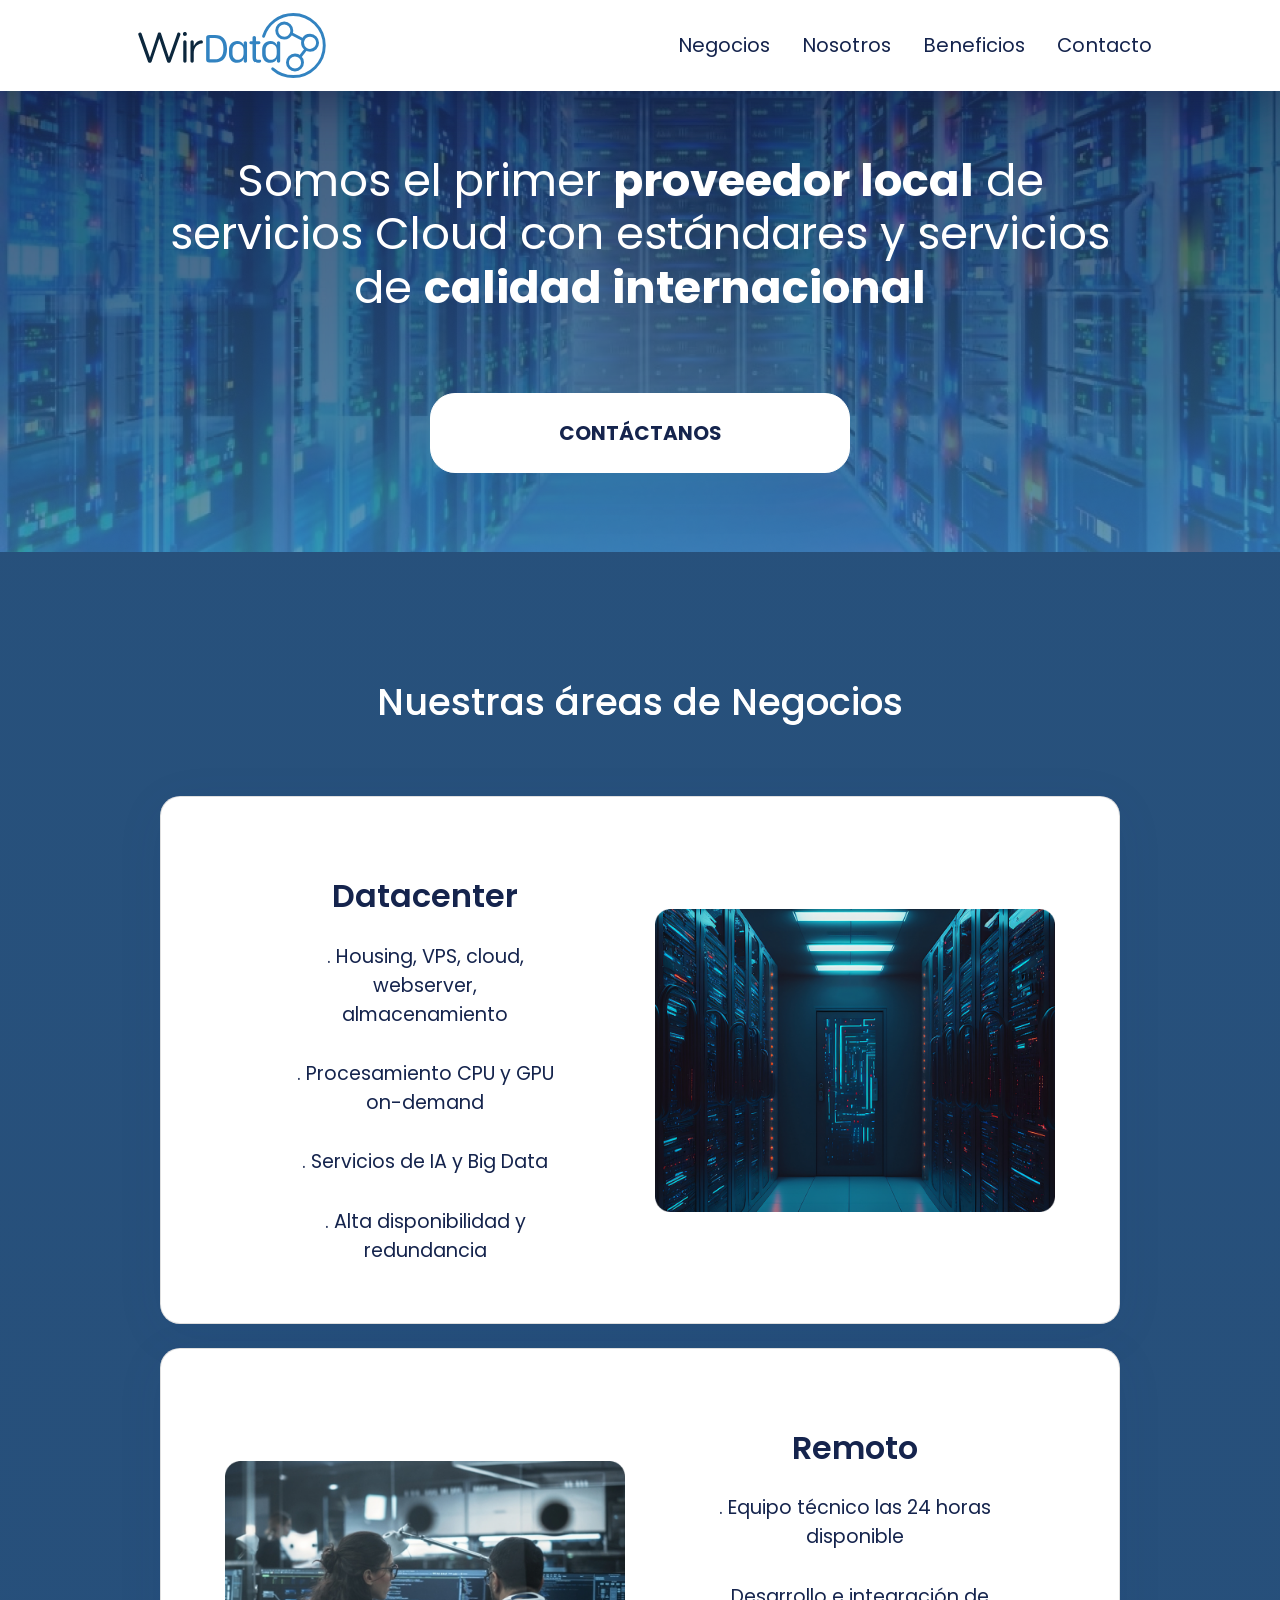
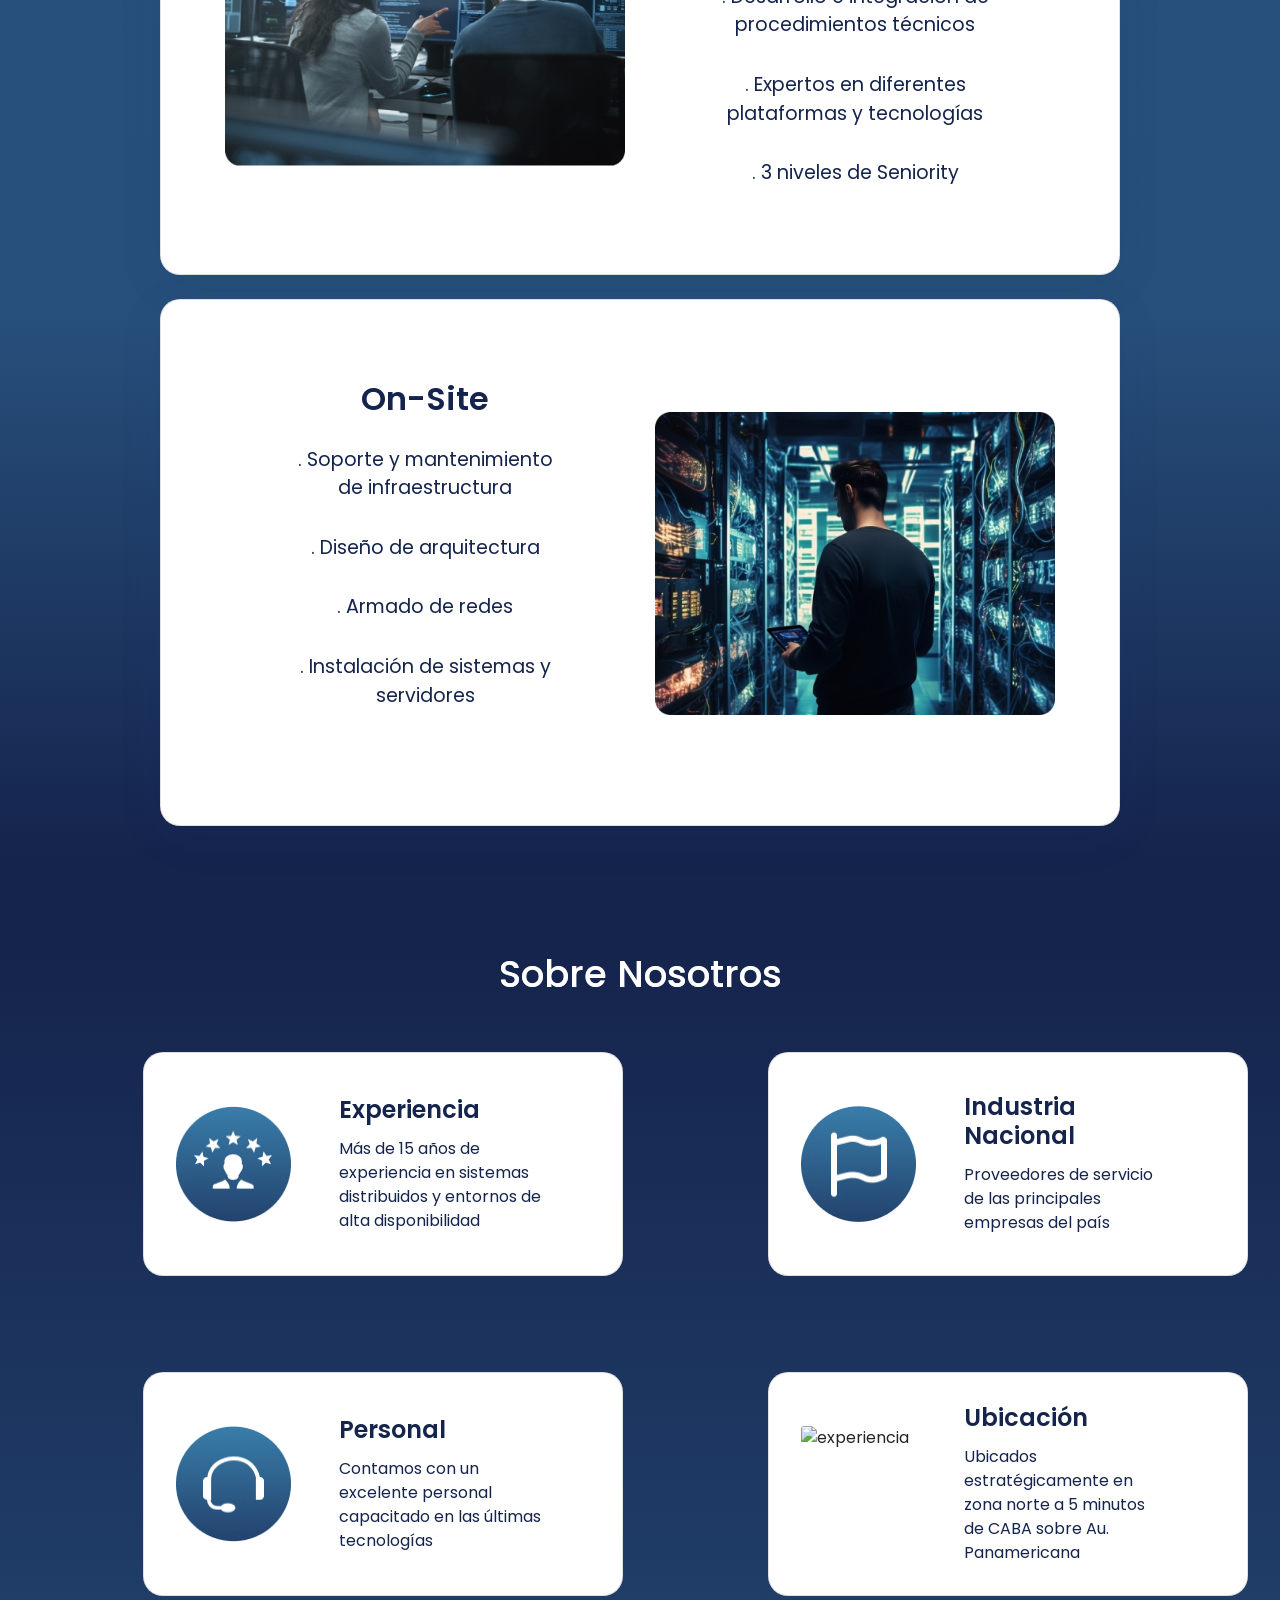
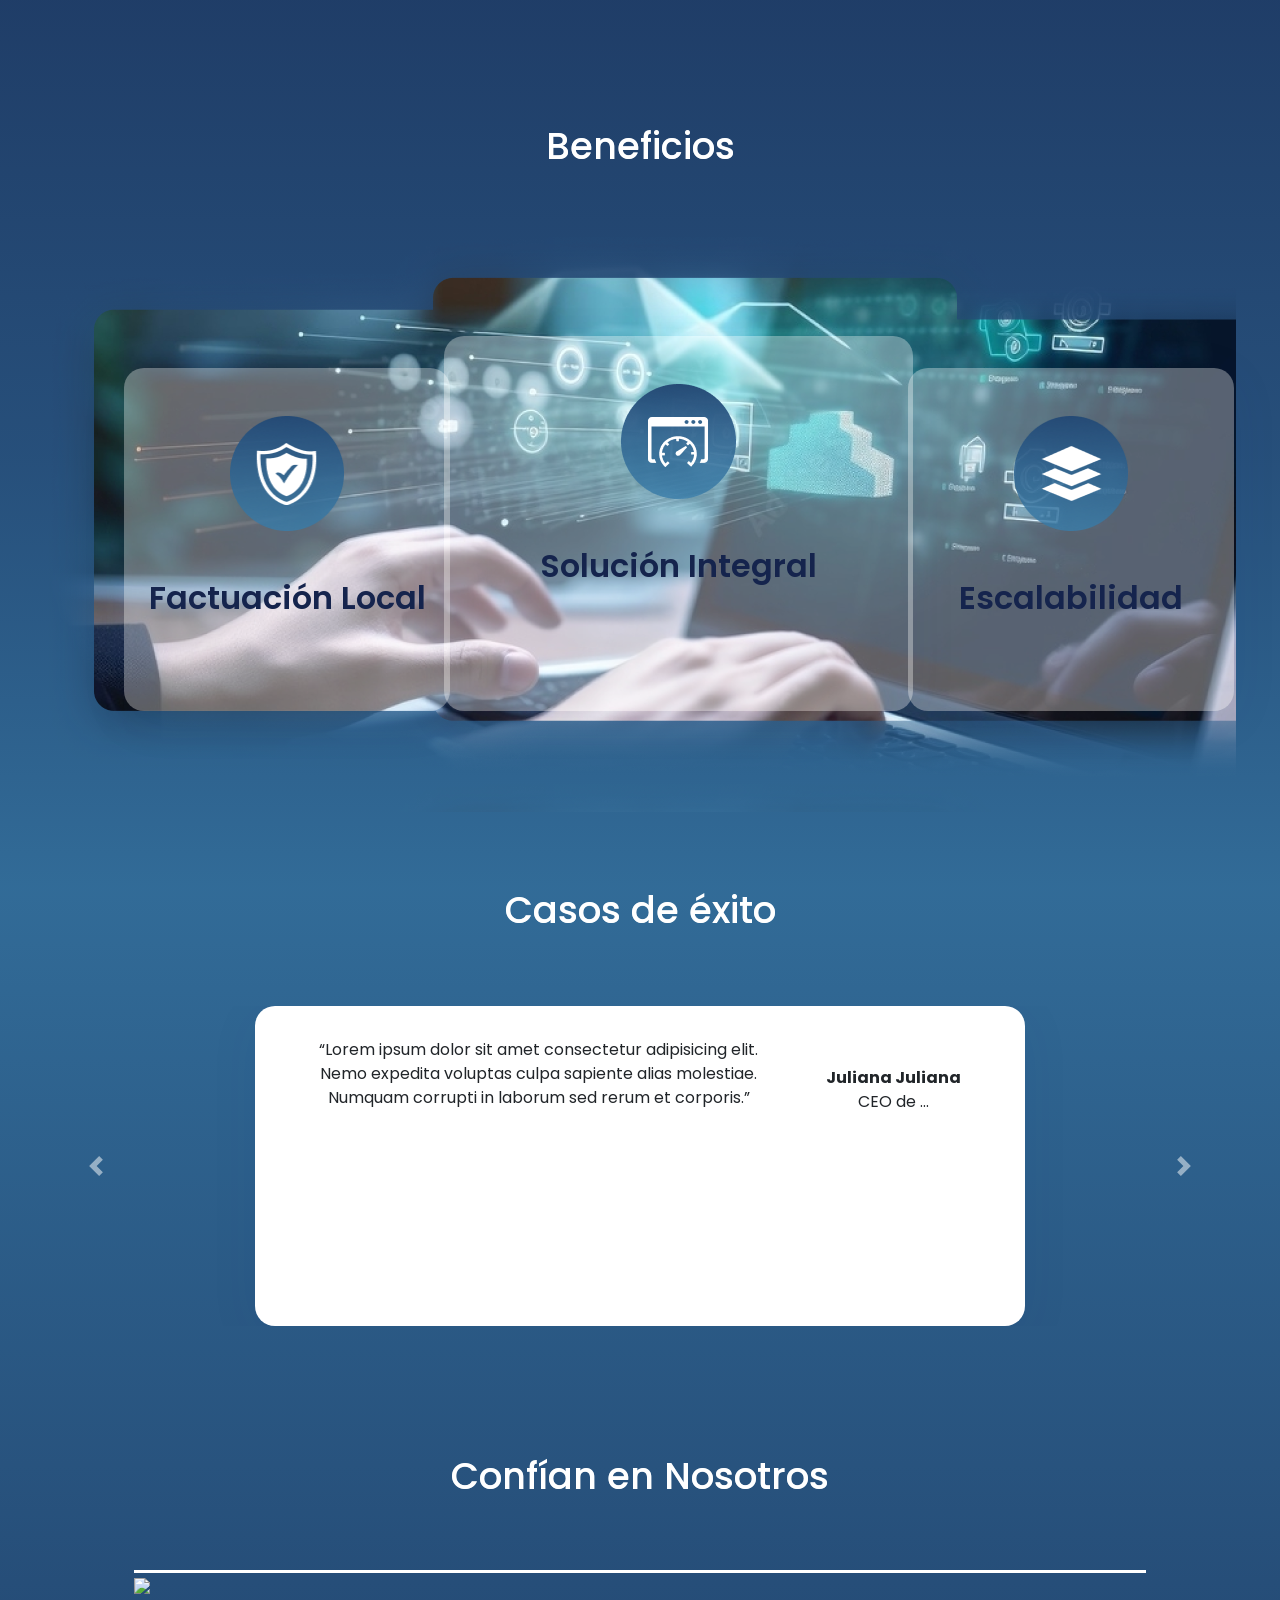
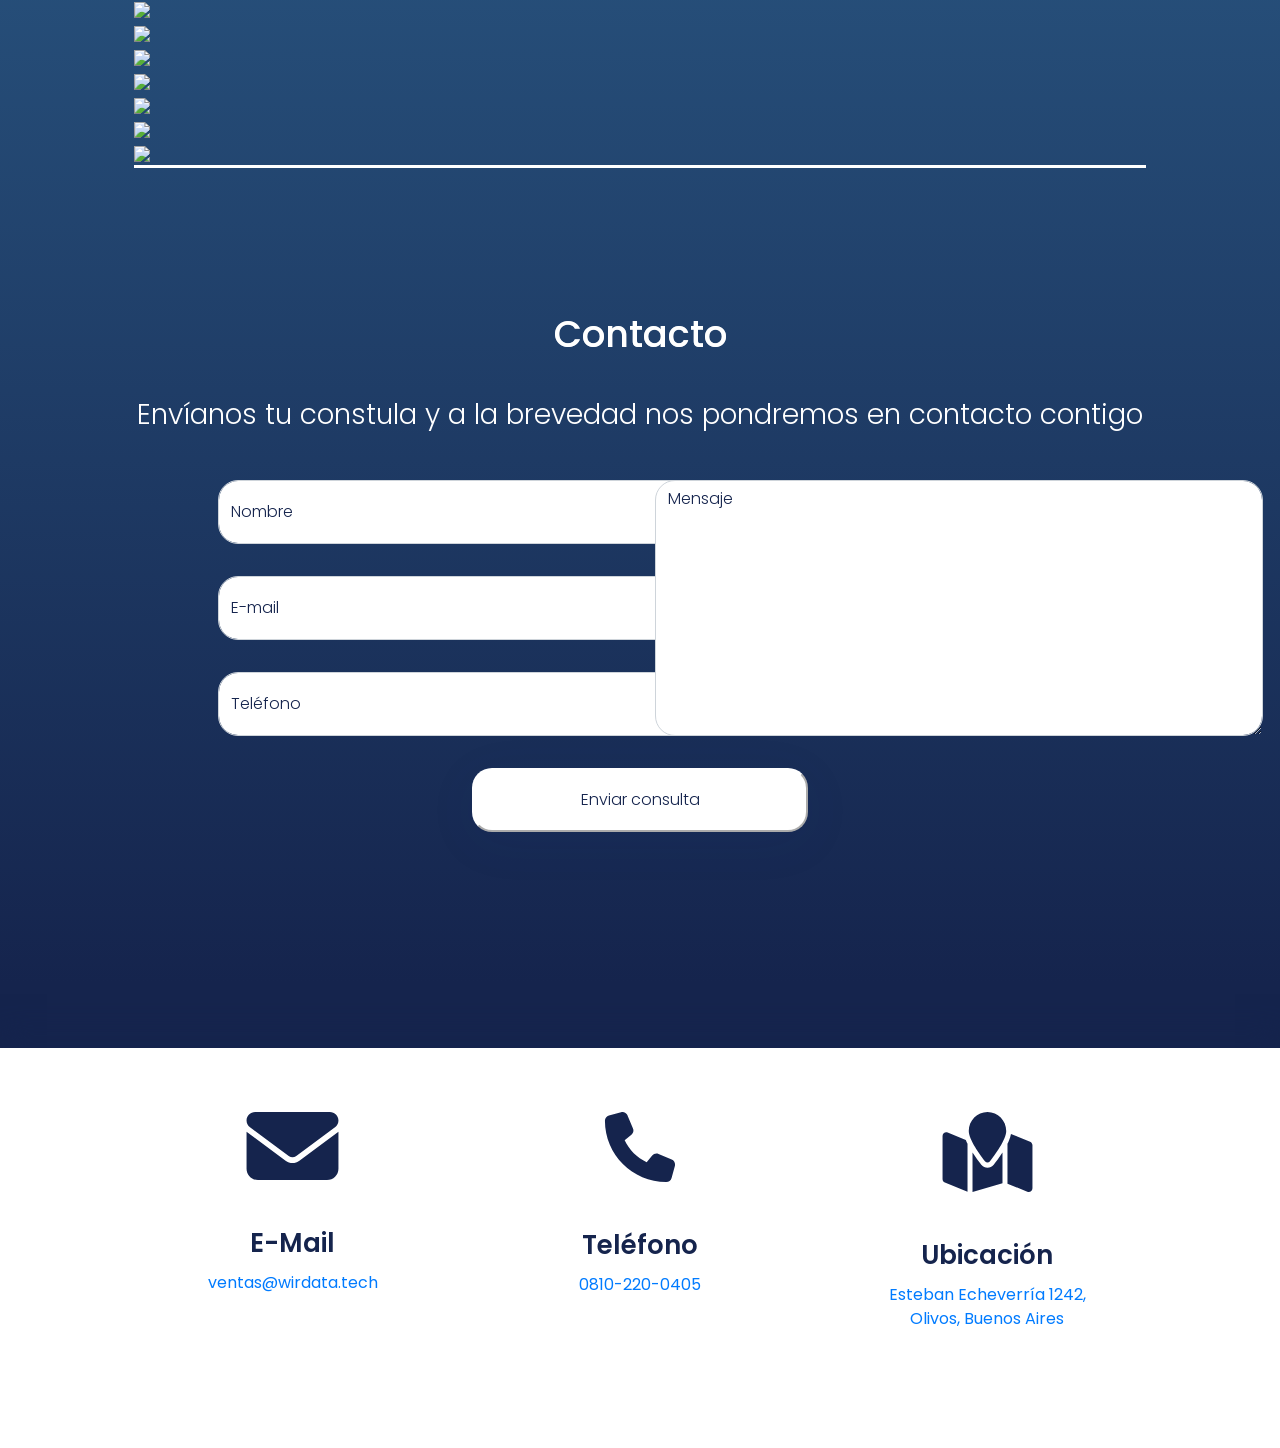
==== commit a2f1a851: "actualizaciones" ====
--- a/index.html
+++ b/index.html
@@ -520,7 +520,7 @@
 
         <!-- confian en nosotros -->
         <div class="Confian">
-            <h2>Confian en Nosotros</h2>
+            <h2>Confían en Nosotros</h2>
             <div class="row">
                 <div class="container">
                     <section class="logo-carousel slider" data-arrows="true">
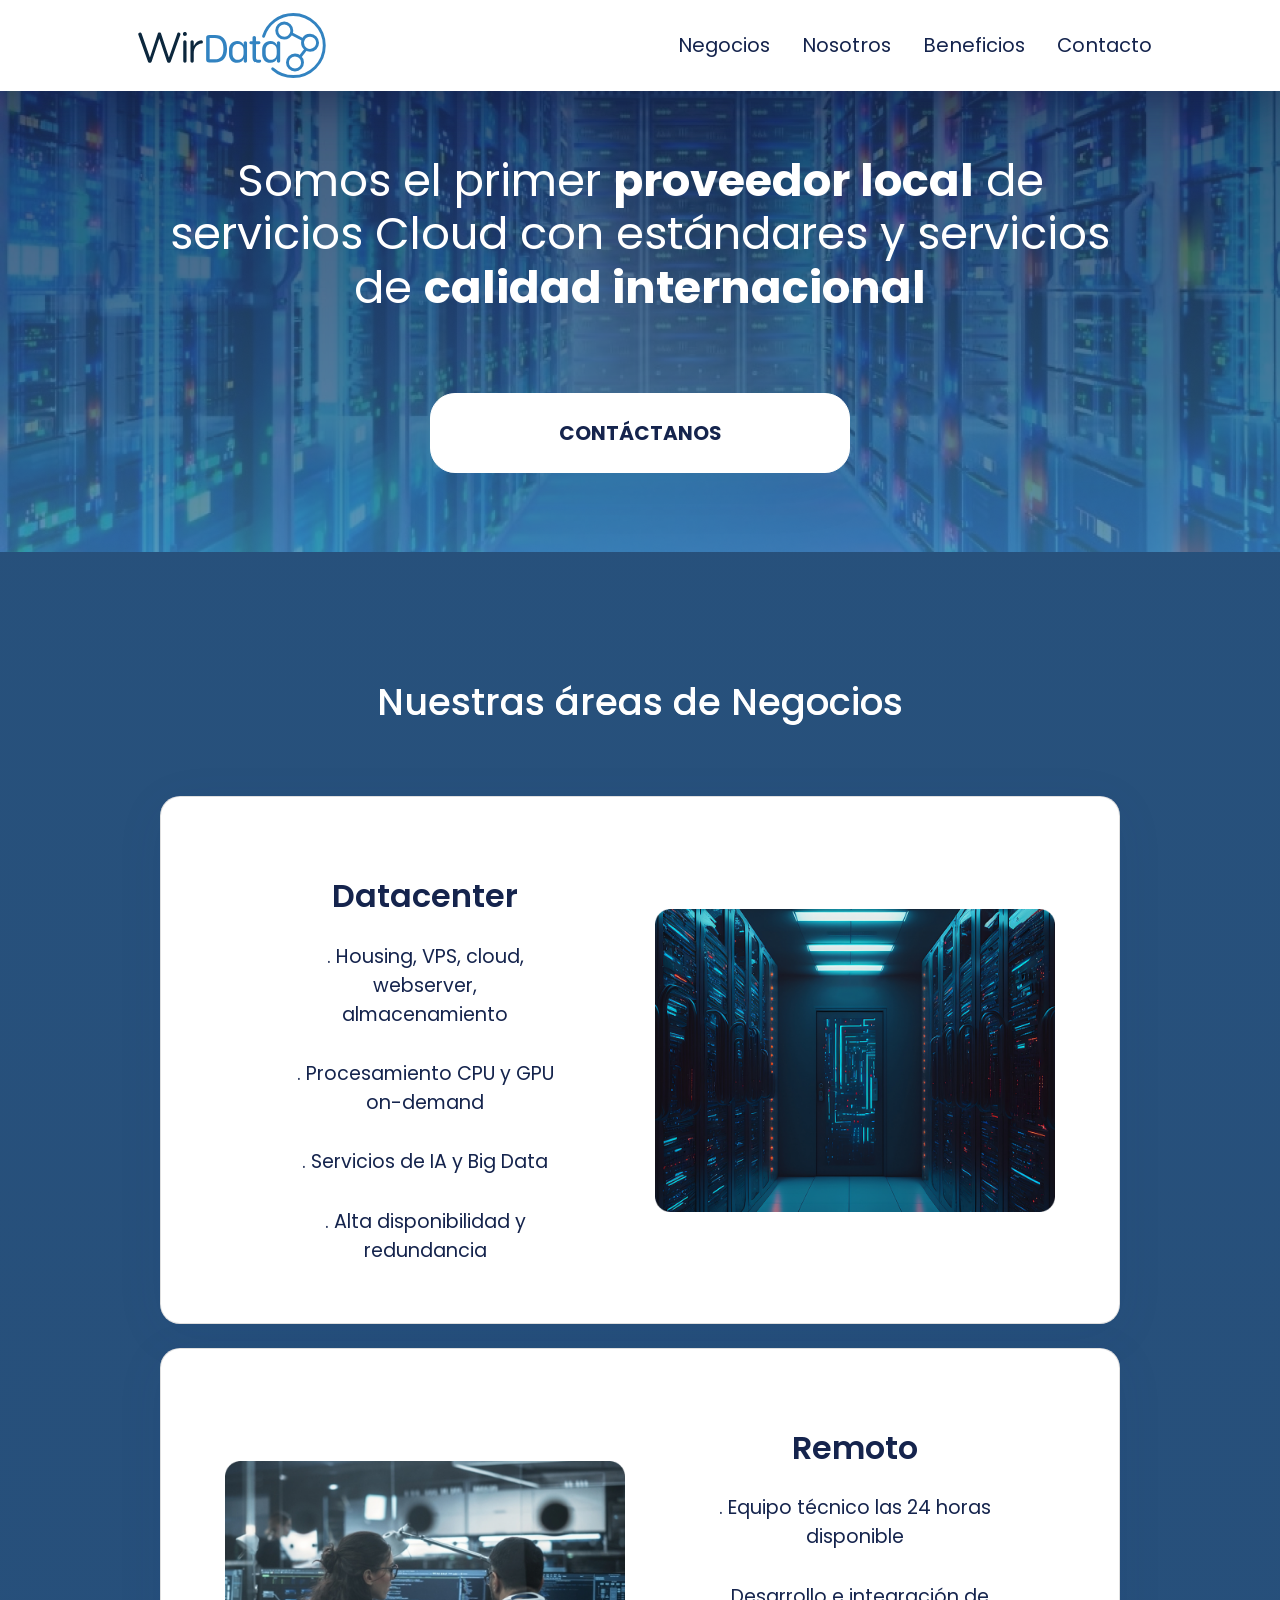
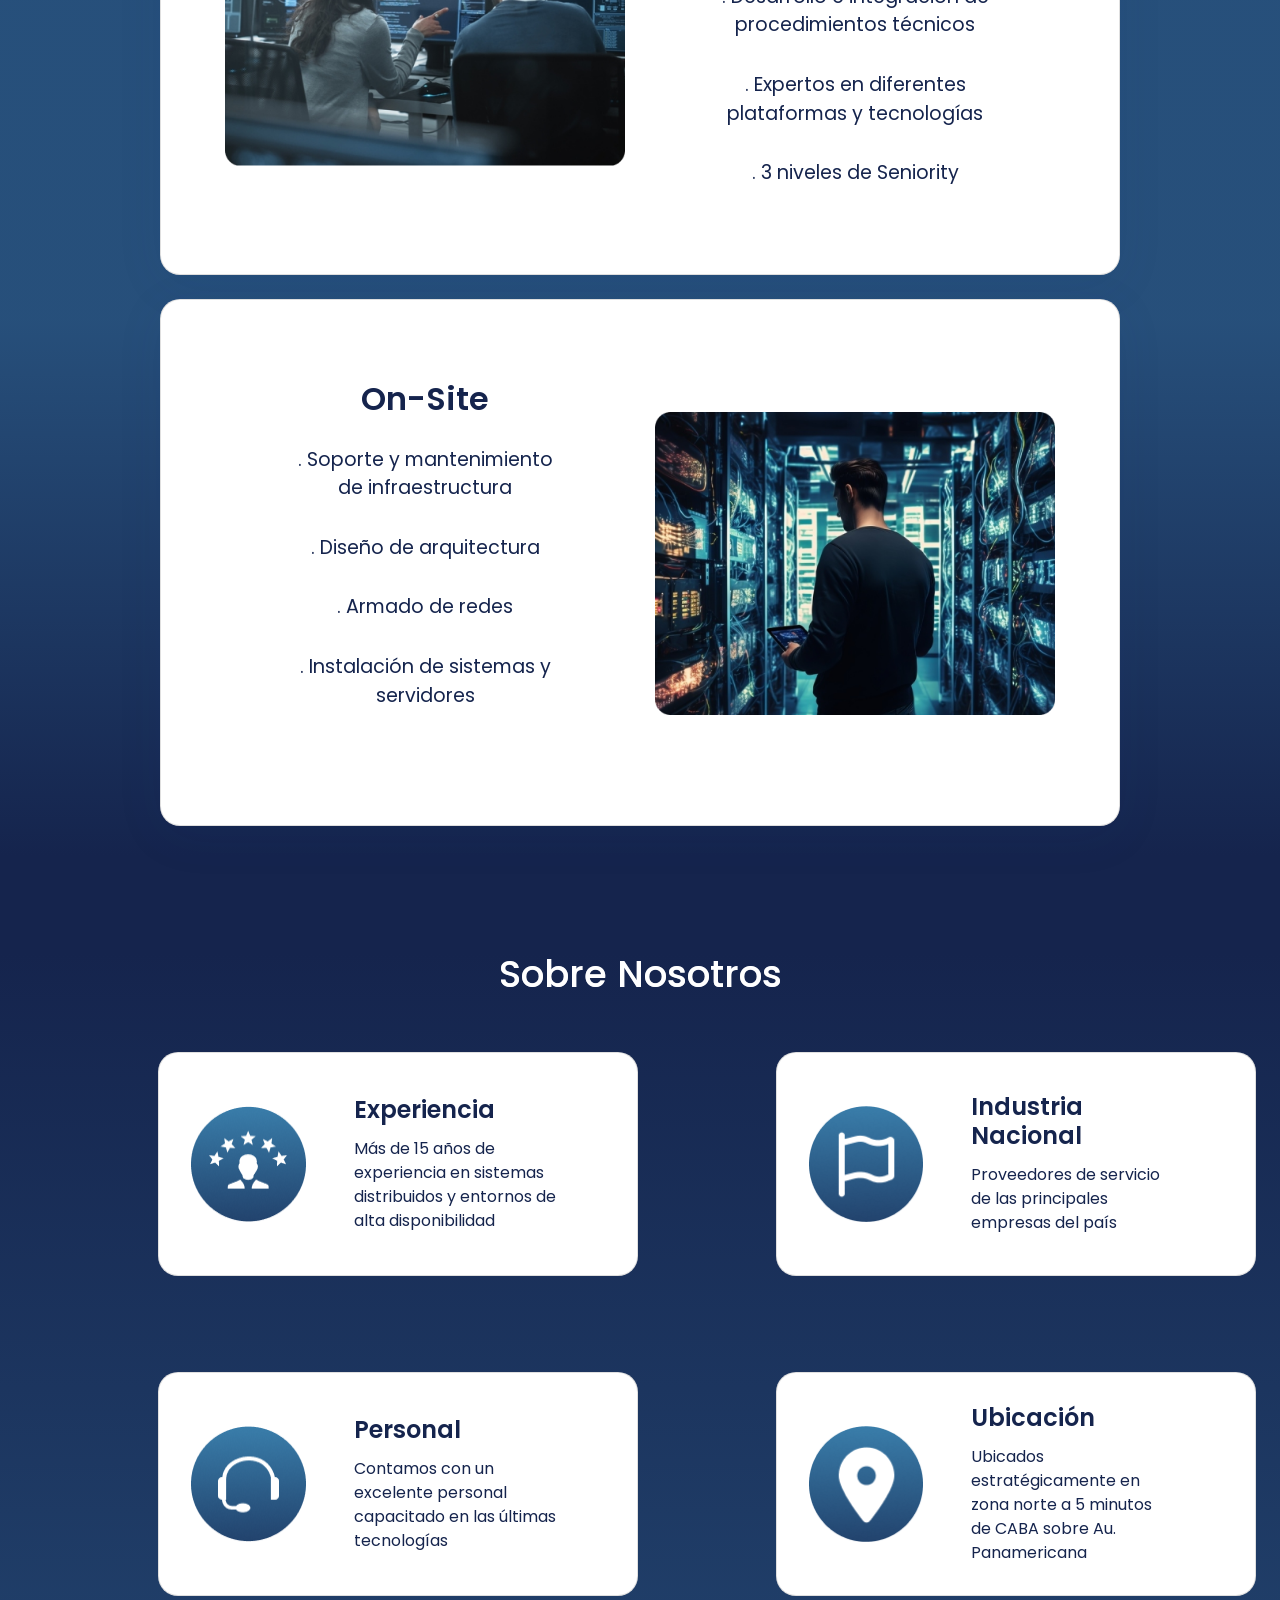
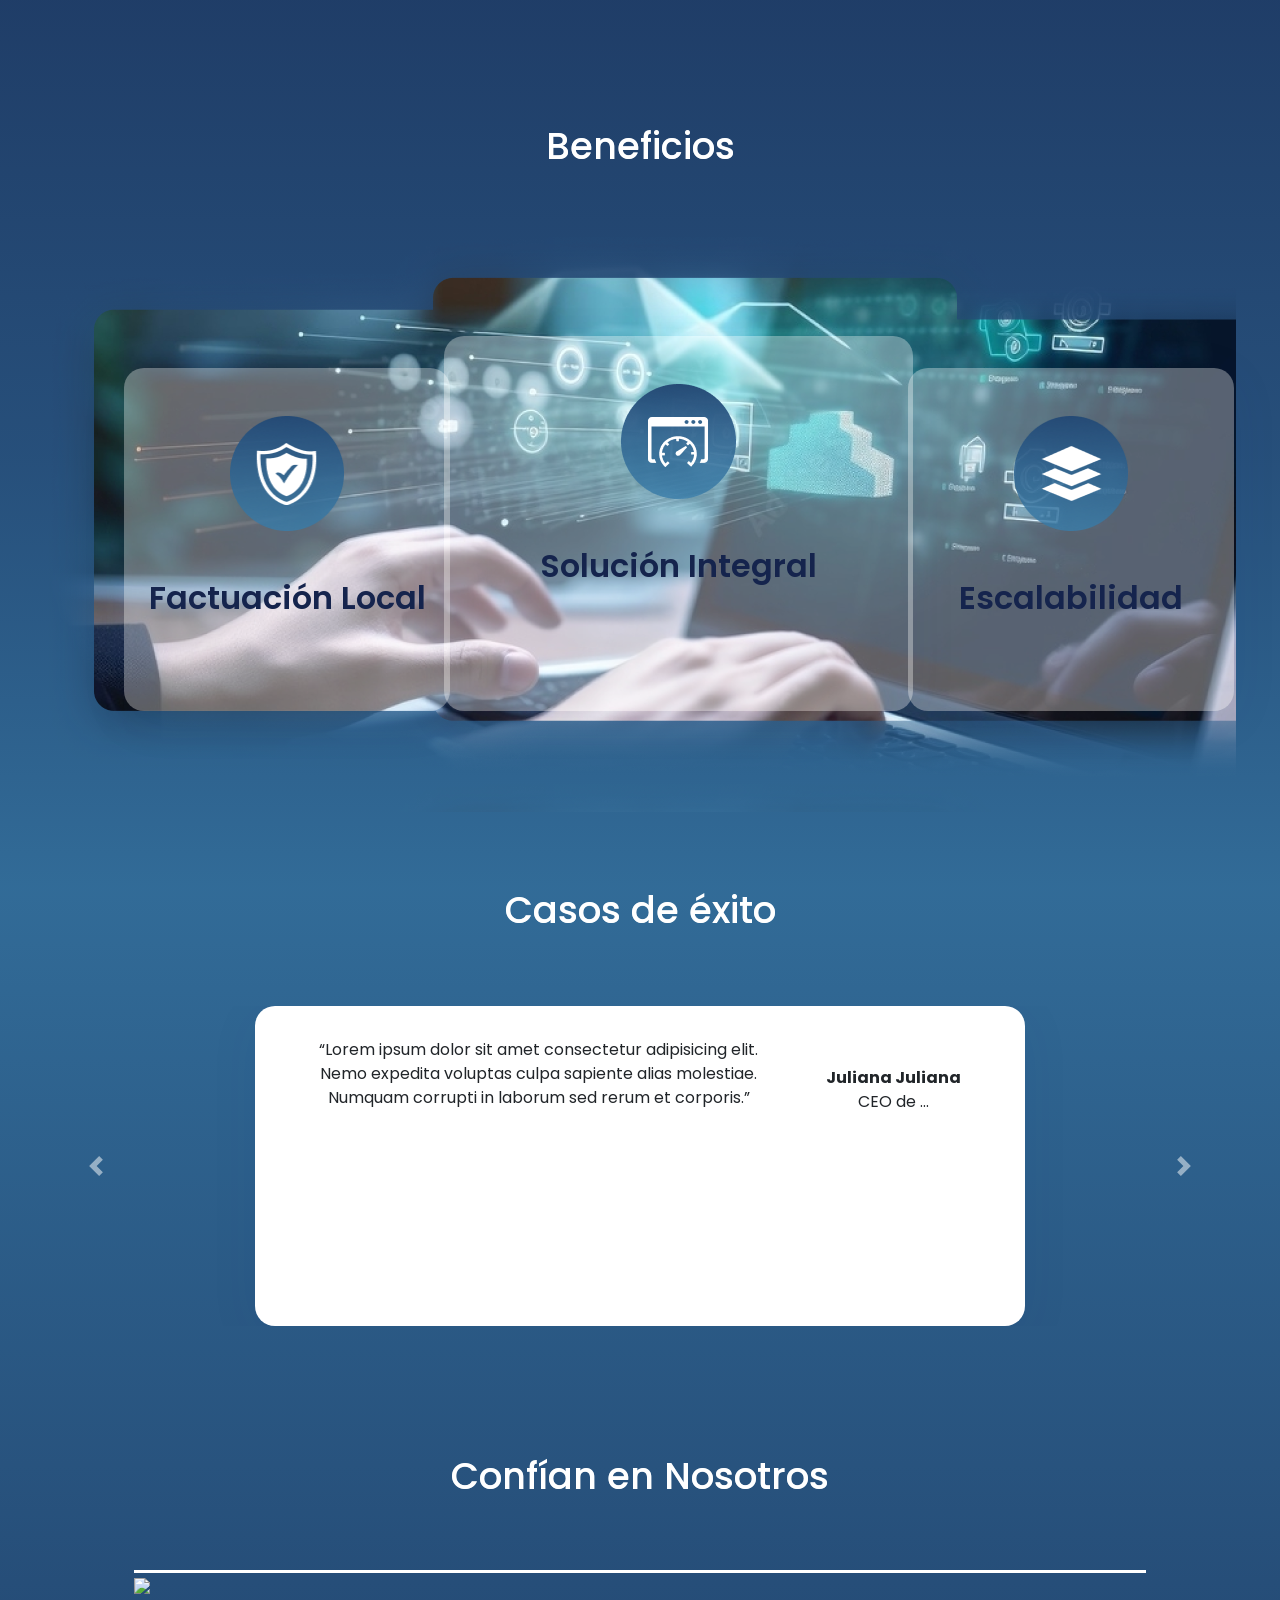
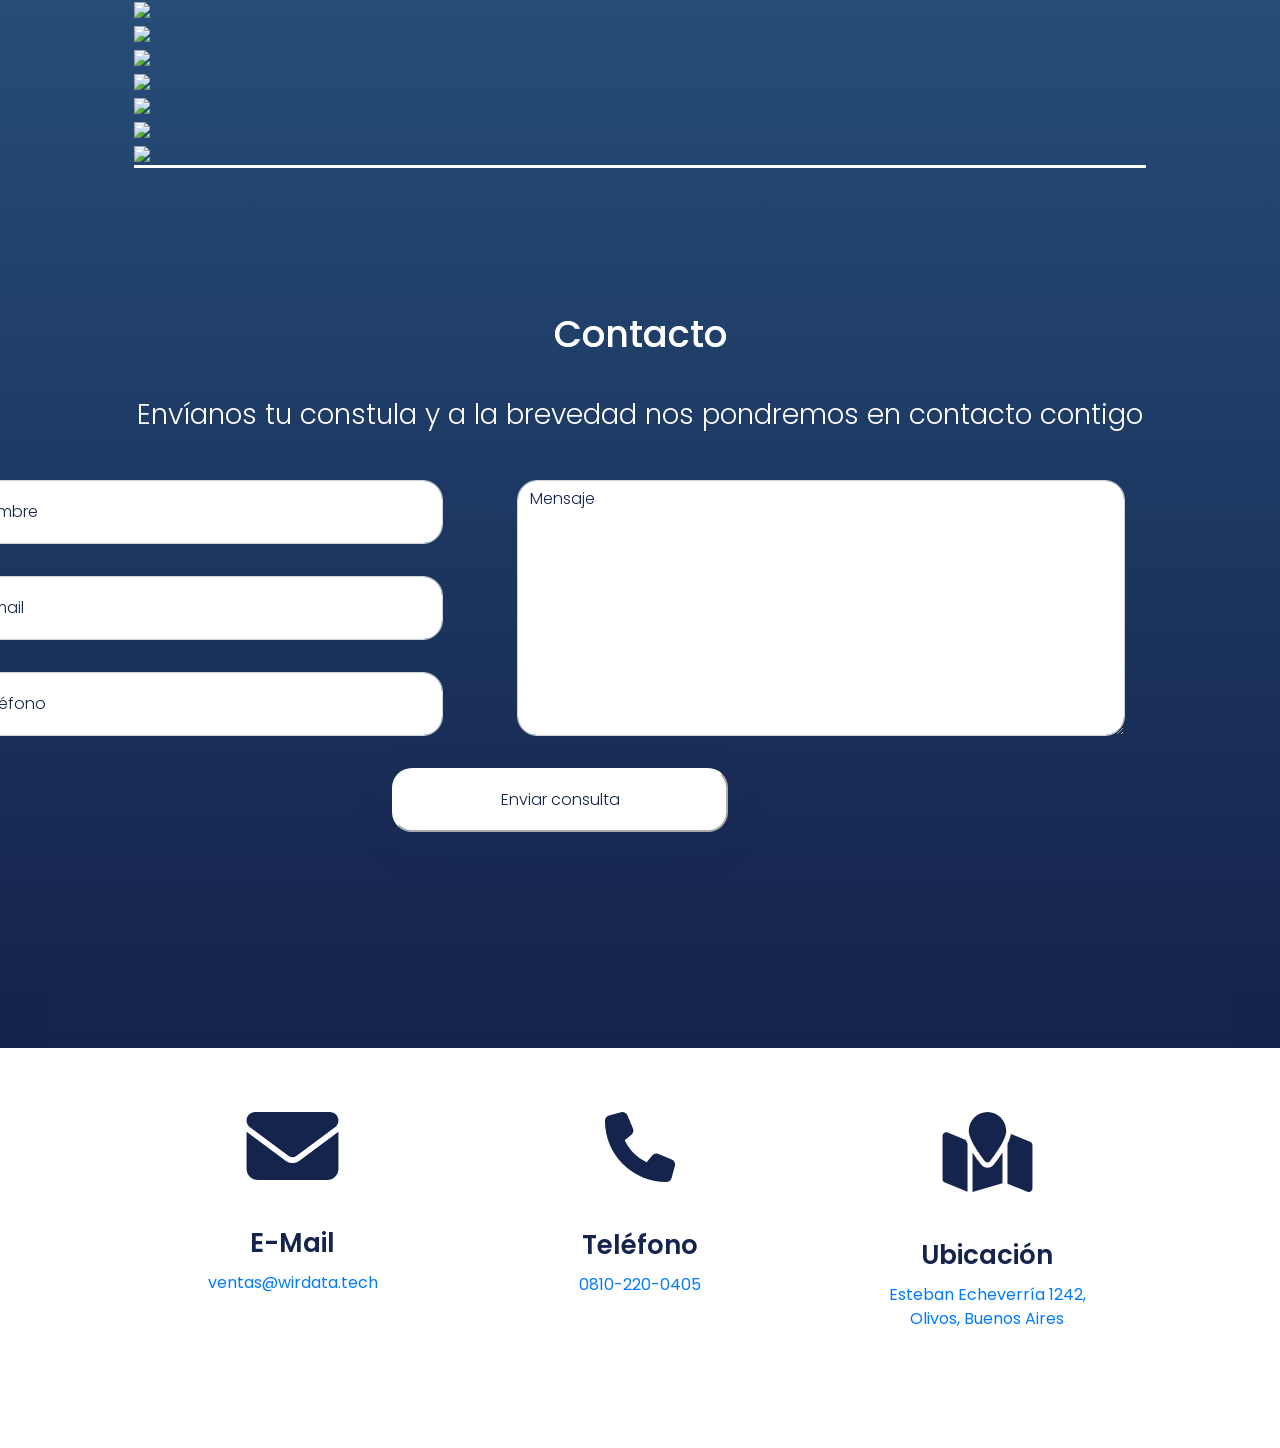
==== commit 1f679823: "nuevos cambios" ====
--- a/index.html
+++ b/index.html
@@ -350,7 +350,7 @@
 
                         <div class="card">
 
-                            <img src="assets/img/Ubicacion.png" class="card-img-top" alt="experiencia">
+                            <img src="assets/img/ubicacion.png" class="card-img-top" alt="experiencia">
 
                             <div class="card-body">
 
@@ -570,21 +570,21 @@
 
                     <div class="col-md-4">
 
-                        <div class="mb-3">
+                        <div class="mb-2">
 
                             <input type="text" class="form-control" placeholder='Nombre' id="nombre" name="nombre"
                                 required>
 
                         </div>
 
-                        <div class="mb-3">
+                        <div class="mb-2">
 
                             <input type="email" class="form-control" placeholder='E-mail' id="email" name="email"
                                 required>
 
                         </div>
 
-                        <div class="mb-3">
+                        <div class="mb-2">
 
                             <input type="tel" class="form-control" placeholder='Teléfono' id="telefono" name="telefono"
                                 required>
@@ -593,9 +593,9 @@
 
                     </div>
 
-                    <div class="col-md-4">
-
-                        <div class="mb-3">
+                    <div class="col-md-6">
+
+                        <div class="mb-4" id="izquierda">
 
                             <textarea class="form-control" placeholder='Mensaje' id="mensaje" name="mensaje" rows="5"
                                 required></textarea>
--- a/assets/style.css
+++ b/assets/style.css
@@ -357,7 +357,21 @@
 #card-nosotros {
   display: flex;
   justify-content: center;
-}
+
+}
+@media screen and (max-width: 1300px) {
+  #card-nosotros {
+    margin-left: 0em !important;
+  }
+ 
+}
+@media only screen and (min-width: 1300) and (max-width: 1900px) {
+  #card-nosotros {
+    margin-left: -8em !important;
+  }
+ 
+}
+
 
 #card-nosotros .card-title {
   text-align: initial !important;
@@ -636,7 +650,19 @@
 }
 .contacto form {
   margin-top: 3em !important;
-}
+  margin-left: 4em;
+}
+
+@media screen and (max-width: 1300px) {
+  .contacto form  {
+    margin-left: -10em !important;
+  }
+  #izquierda{
+    margin-left: 4em !important;
+  }
+ 
+}
+
 .contacto form ::placeholder {
   color: var(--Primary);
   font-size: 1em;
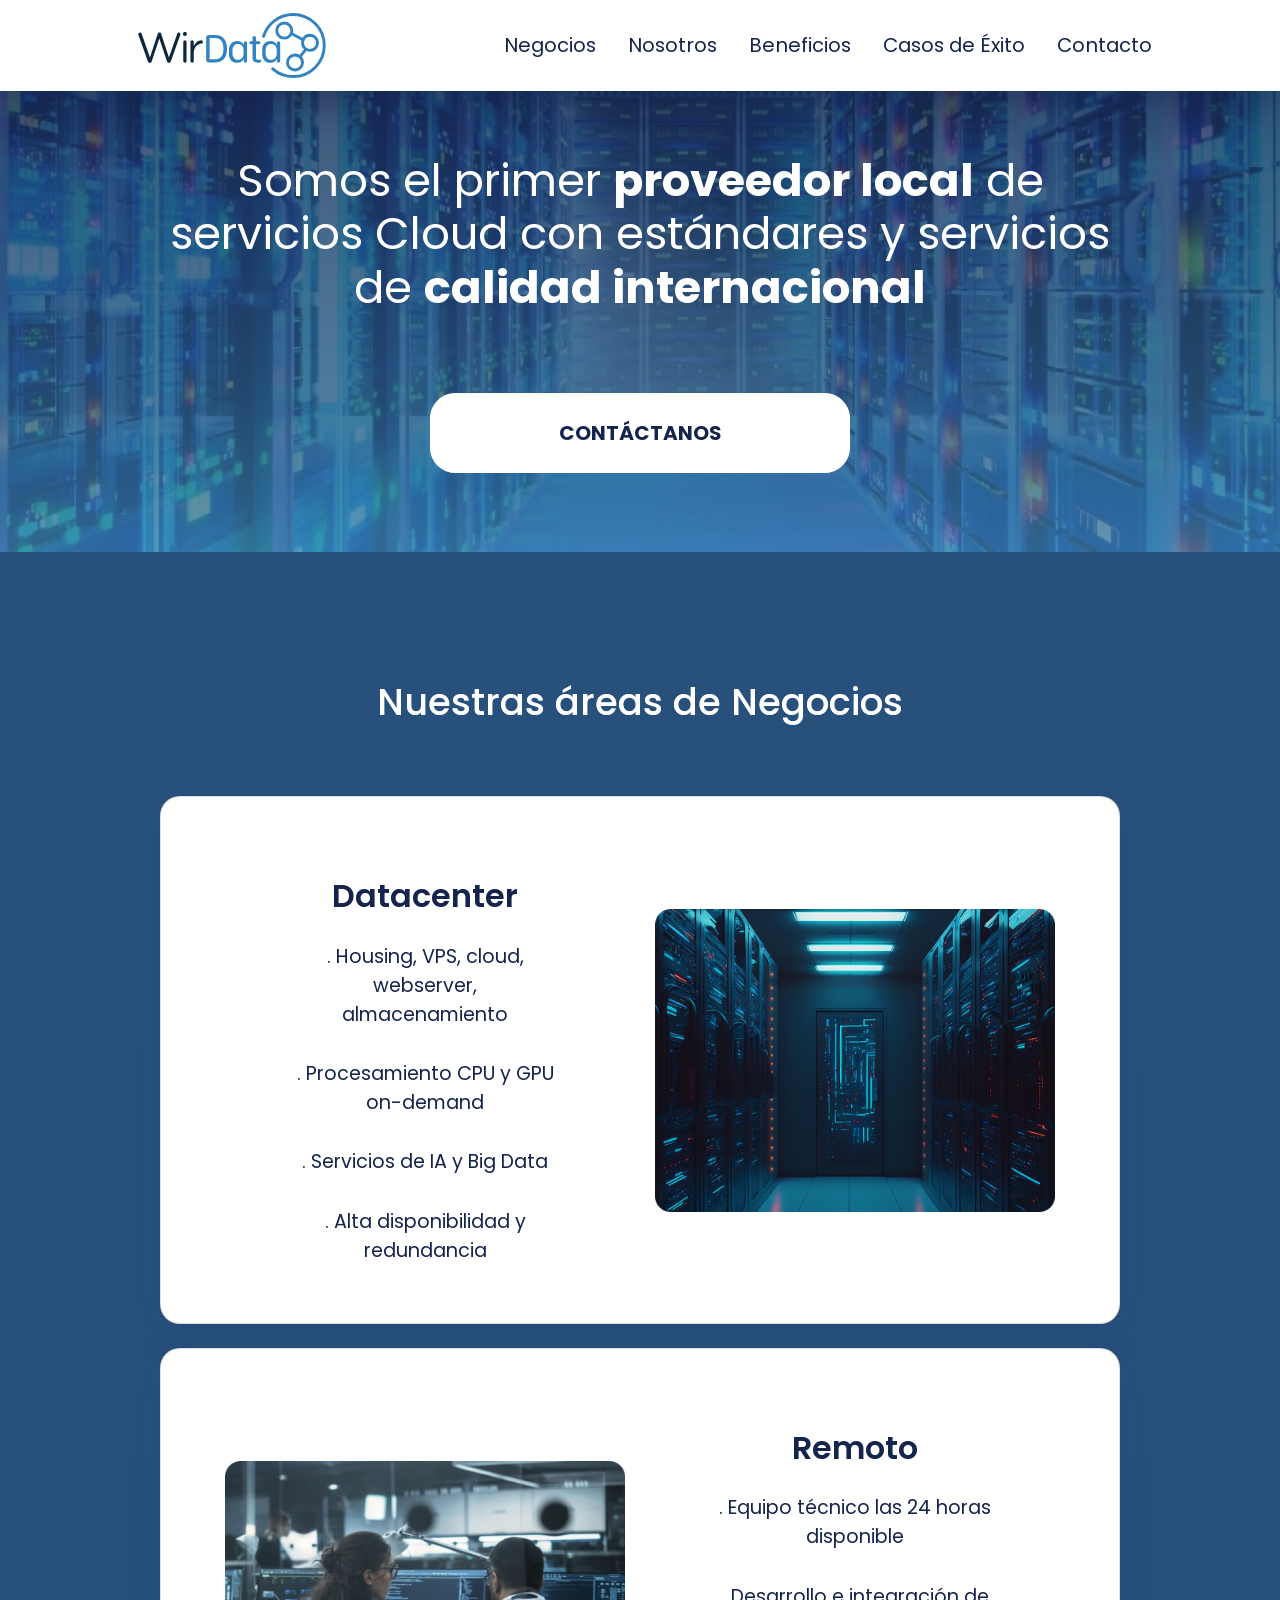
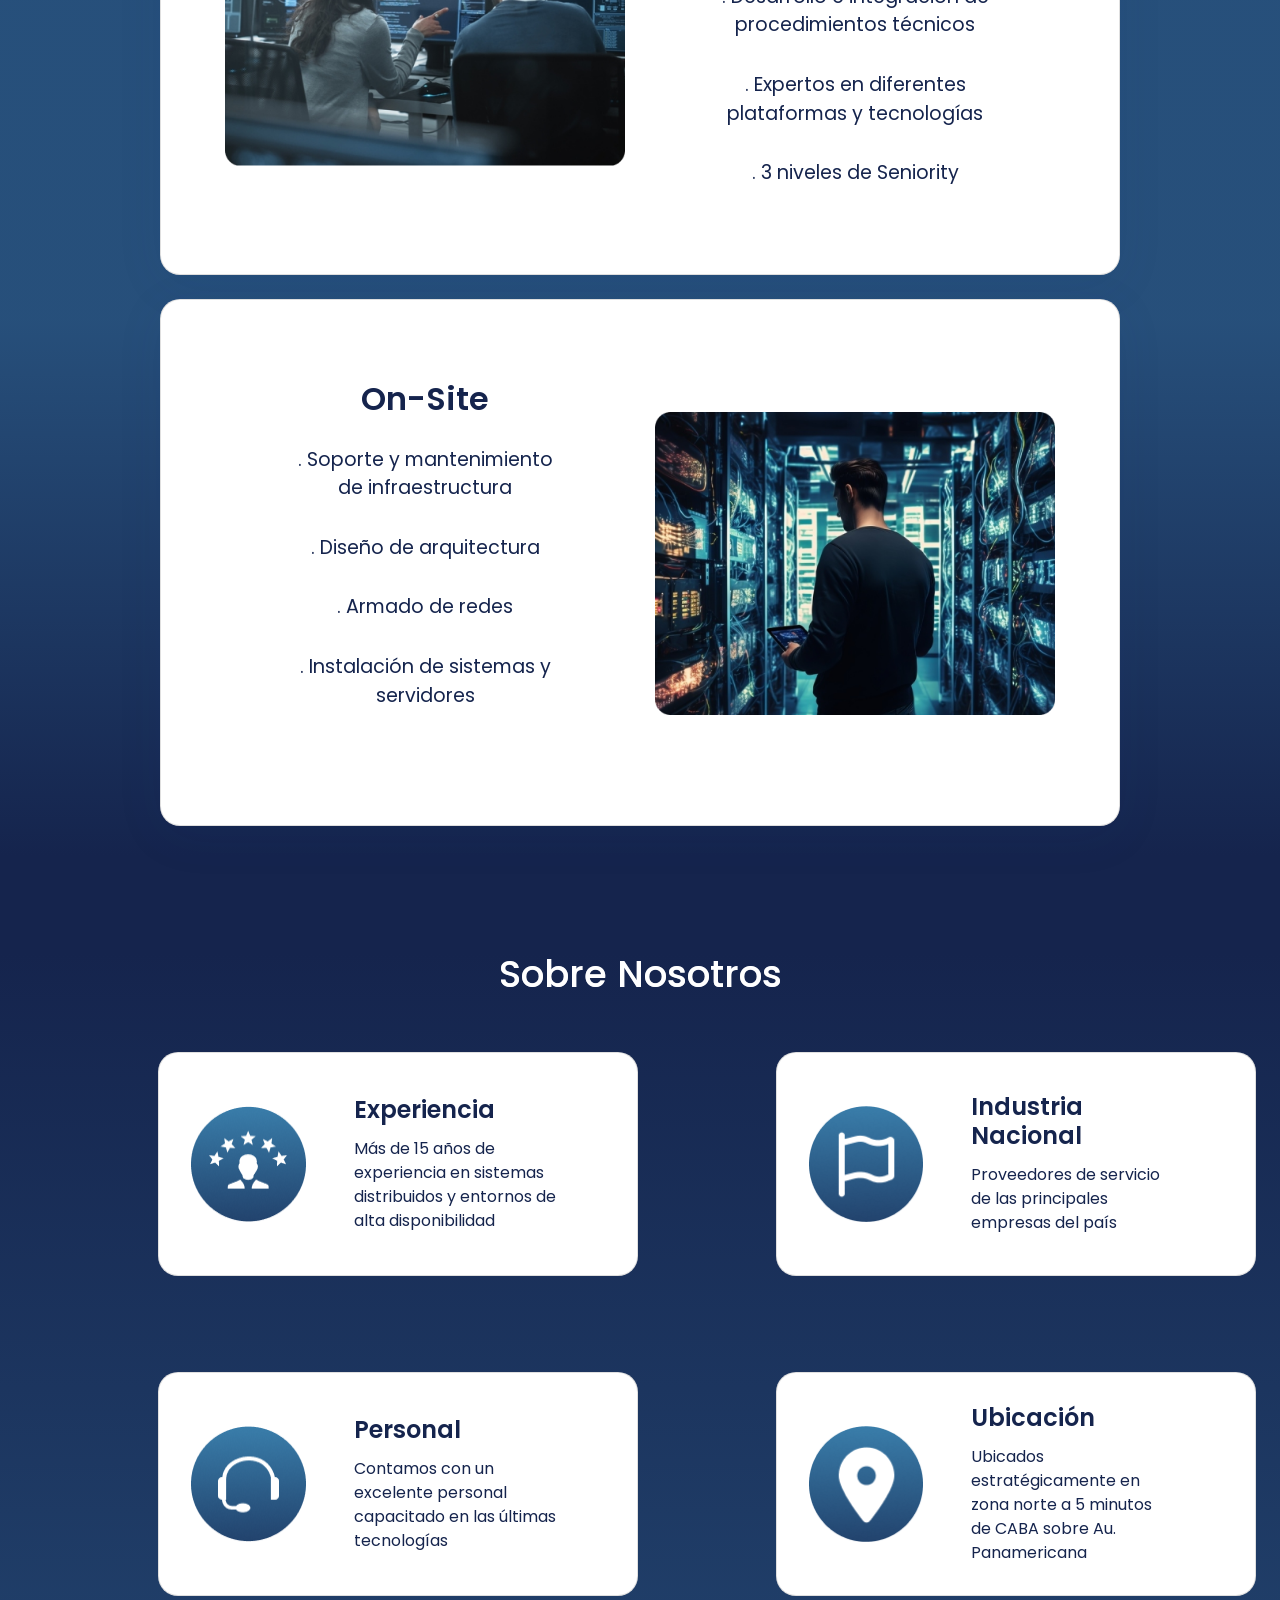
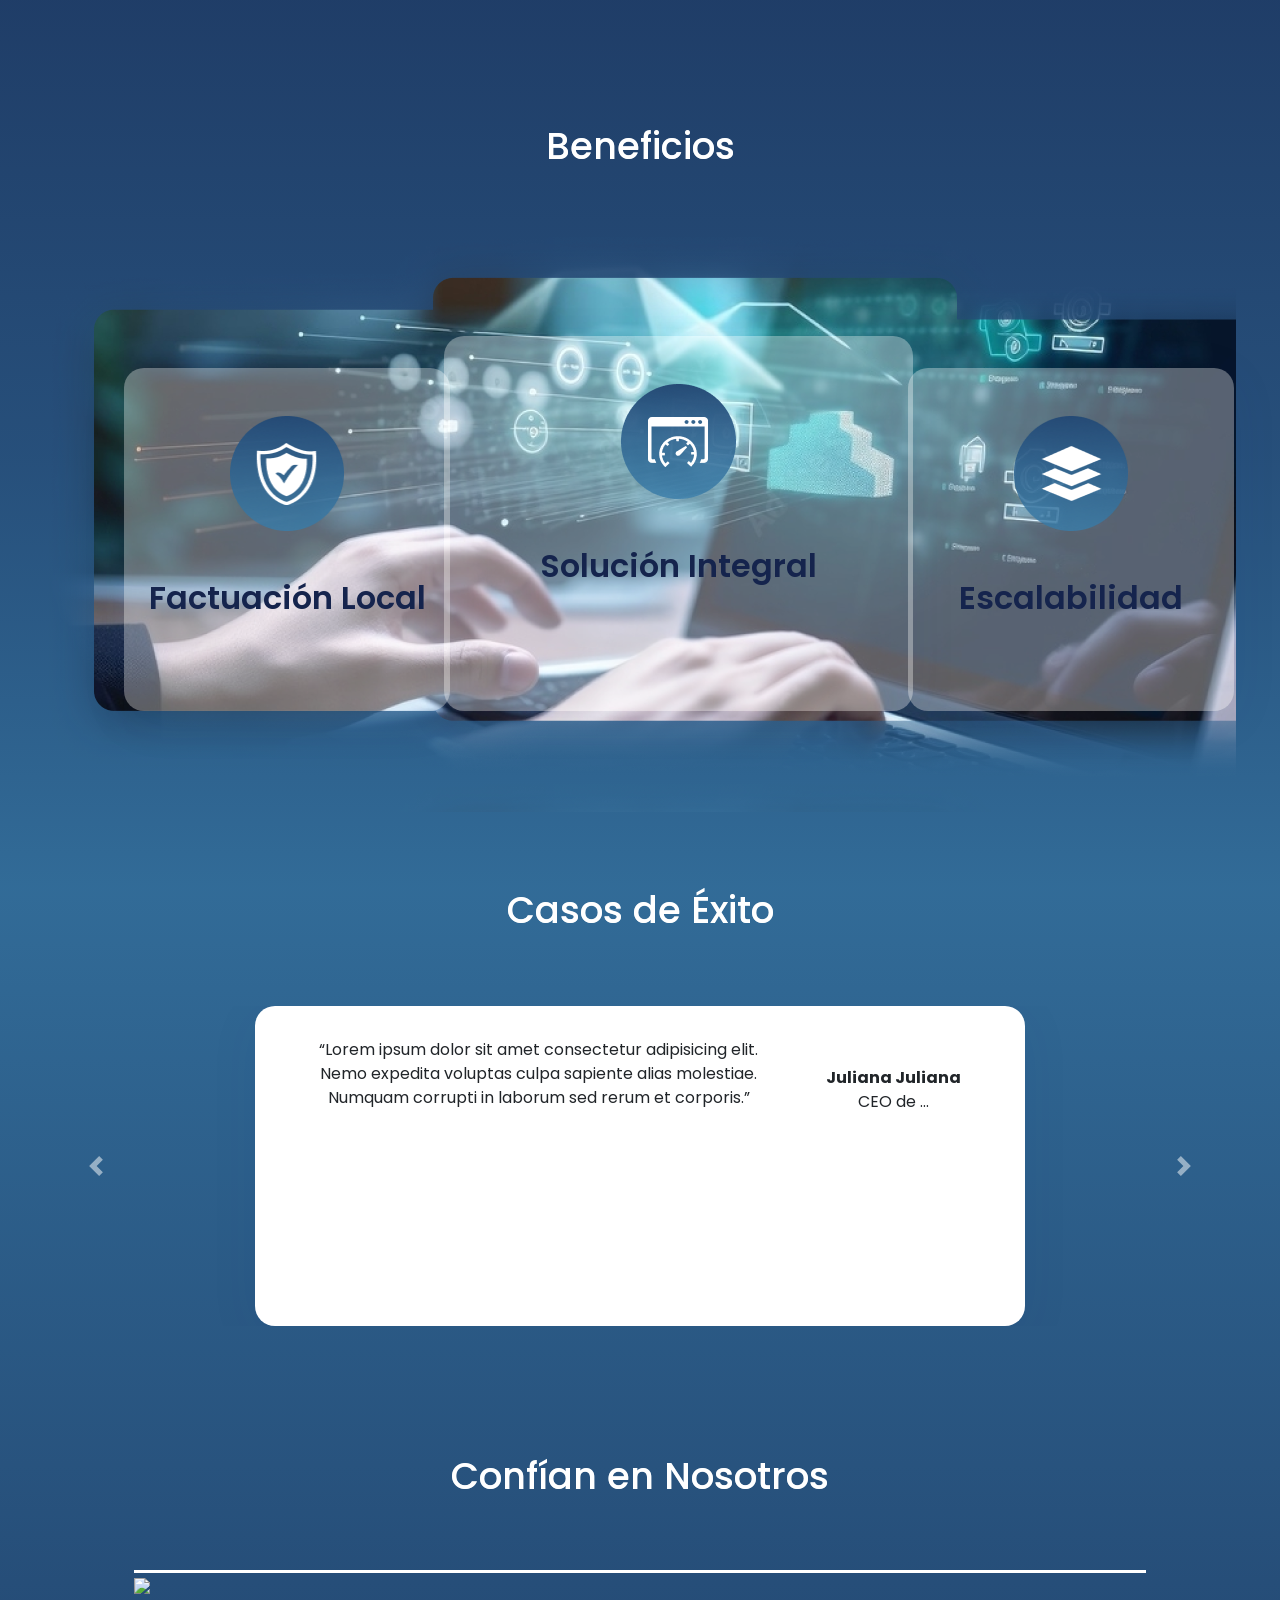
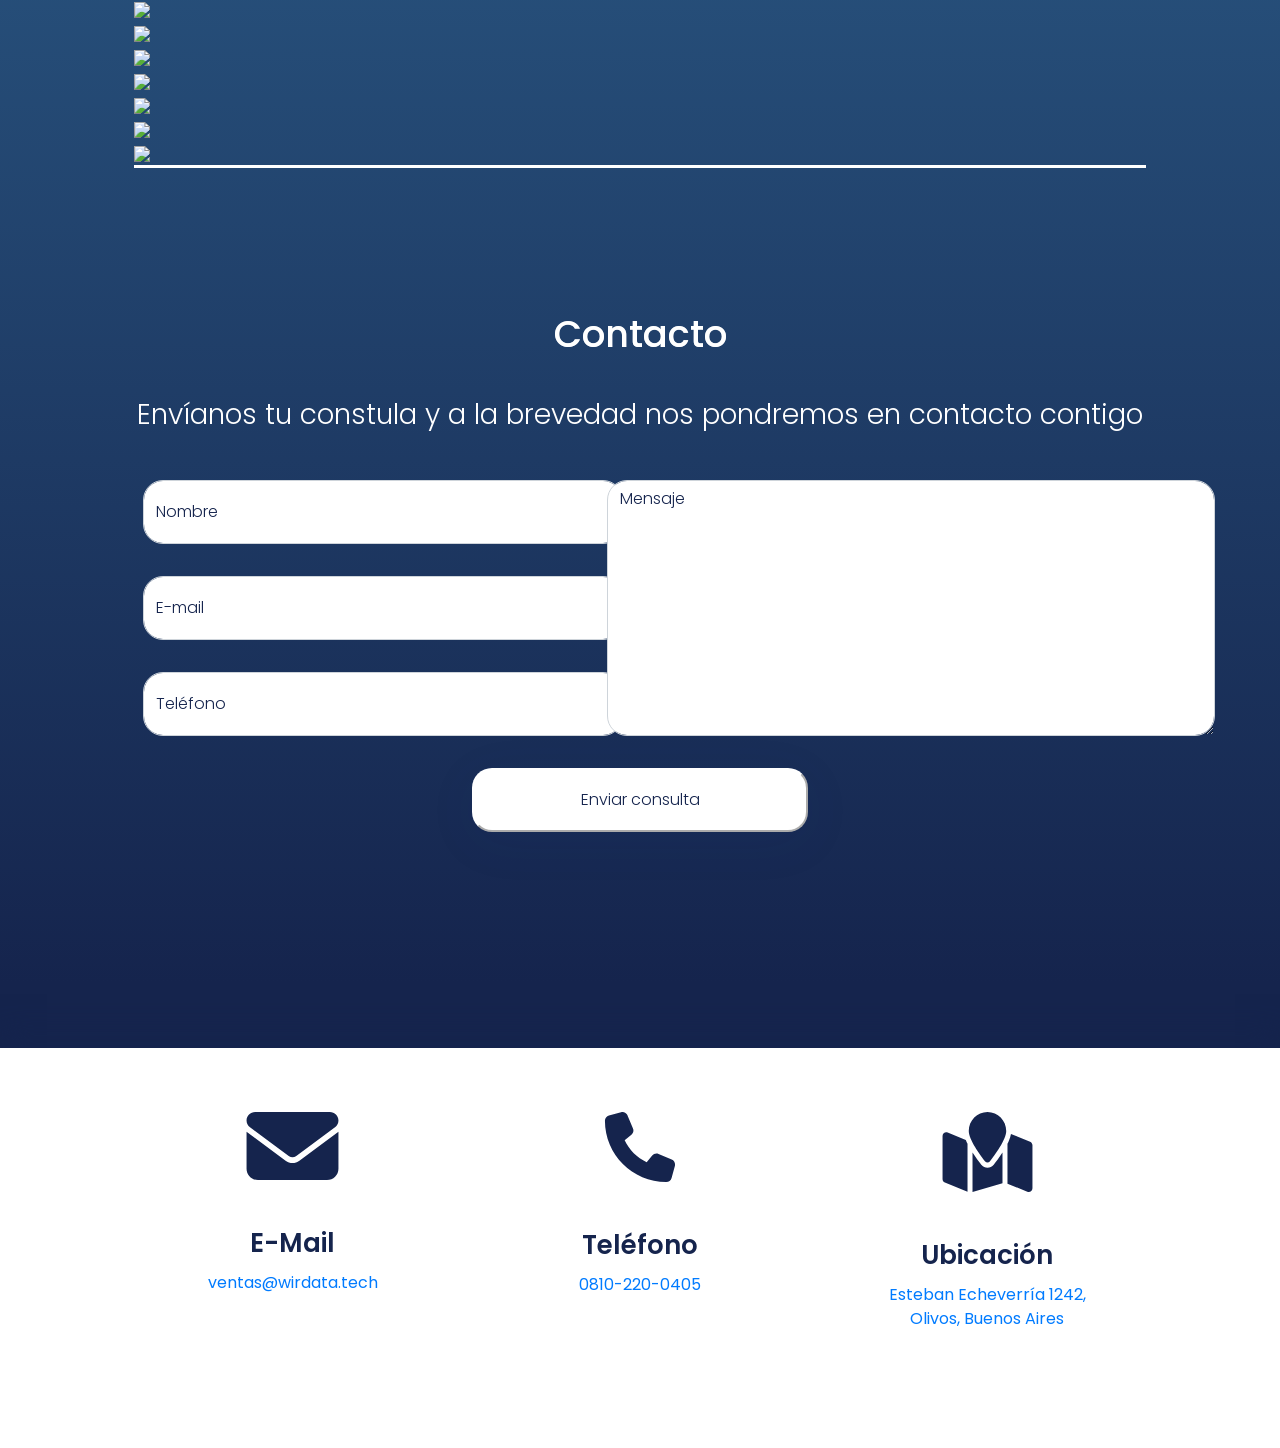
==== commit 4a0e5d1c: "ultimos cambios" ====
--- a/index.html
+++ b/index.html
@@ -83,6 +83,11 @@
                         <a class="nav-link" href="#beneficios">Beneficios</a>
 
                     </li>
+                    <li class="nav-item">
+
+                        <a class="nav-link" href="#exito">Casos de Éxito</a>
+
+                    </li>
 
                     <li class="nav-item">
 
@@ -428,8 +433,8 @@
 
     <div class="degrade3">
         <!-- testimonios -->
-        <div class="testimonios">
-            <h2>Casos de éxito</h2>
+        <div class="testimonios" id="exito">
+            <h2>Casos de Éxito</h2>
 
 
             <div id="carouselExampleControls" class="carousel slide" data-bs-ride="carousel">
@@ -566,7 +571,7 @@
 
             <form>
 
-                <div class="row justify-content-center">
+                <div class="row justify-content-center" id="mover">
 
                     <div class="col-md-4">
 
@@ -593,9 +598,9 @@
 
                     </div>
 
-                    <div class="col-md-6">
-
-                        <div class="mb-4" id="izquierda">
+                    <div class="col-md-6" id="izquierda">
+
+                        <div class="mb-4" >
 
                             <textarea class="form-control" placeholder='Mensaje' id="mensaje" name="mensaje" rows="5"
                                 required></textarea>
--- a/assets/style.css
+++ b/assets/style.css
@@ -359,15 +359,15 @@
   justify-content: center;
 
 }
-@media screen and (max-width: 1300px) {
+@media screen and (max-width: 1600px) {
   #card-nosotros {
     margin-left: 0em !important;
   }
  
 }
-@media only screen and (min-width: 1300) and (max-width: 1900px) {
+@media only screen and (min-width: 1600px){
   #card-nosotros {
-    margin-left: -8em !important;
+    margin-left: 6em !important;
   }
  
 }
@@ -650,15 +650,23 @@
 }
 .contacto form {
   margin-top: 3em !important;
-  margin-left: 4em;
-}
-
-@media screen and (max-width: 1300px) {
-  .contacto form  {
-    margin-left: -10em !important;
+
+}
+@media screen and (max-width: 1600px) {
+  #mover {
+    margin-left: 3em !important;
   }
   #izquierda{
-    margin-left: 4em !important;
+    margin-left: 3em !important;
+  }
+
+}
+@media screen and (min-width: 1600px) {
+  #mover {
+    margin-left: 14em !important;
+  }
+  #izquierda{
+    margin-left: 8em !important;
   }
  
 }
@@ -854,6 +862,15 @@
   #card-nosotros .card-text {
     font-size: 0.8em;
 }
+#card-nosotros {
+  margin-left: 3em !important;
+}
+#mover {
+  margin-left: 0em !important;
+}
+#izquierda{
+  margin-left: 0em !important;
+}
   .negocios .card {
     width: 22.18em;
     height: 38.0625em;
